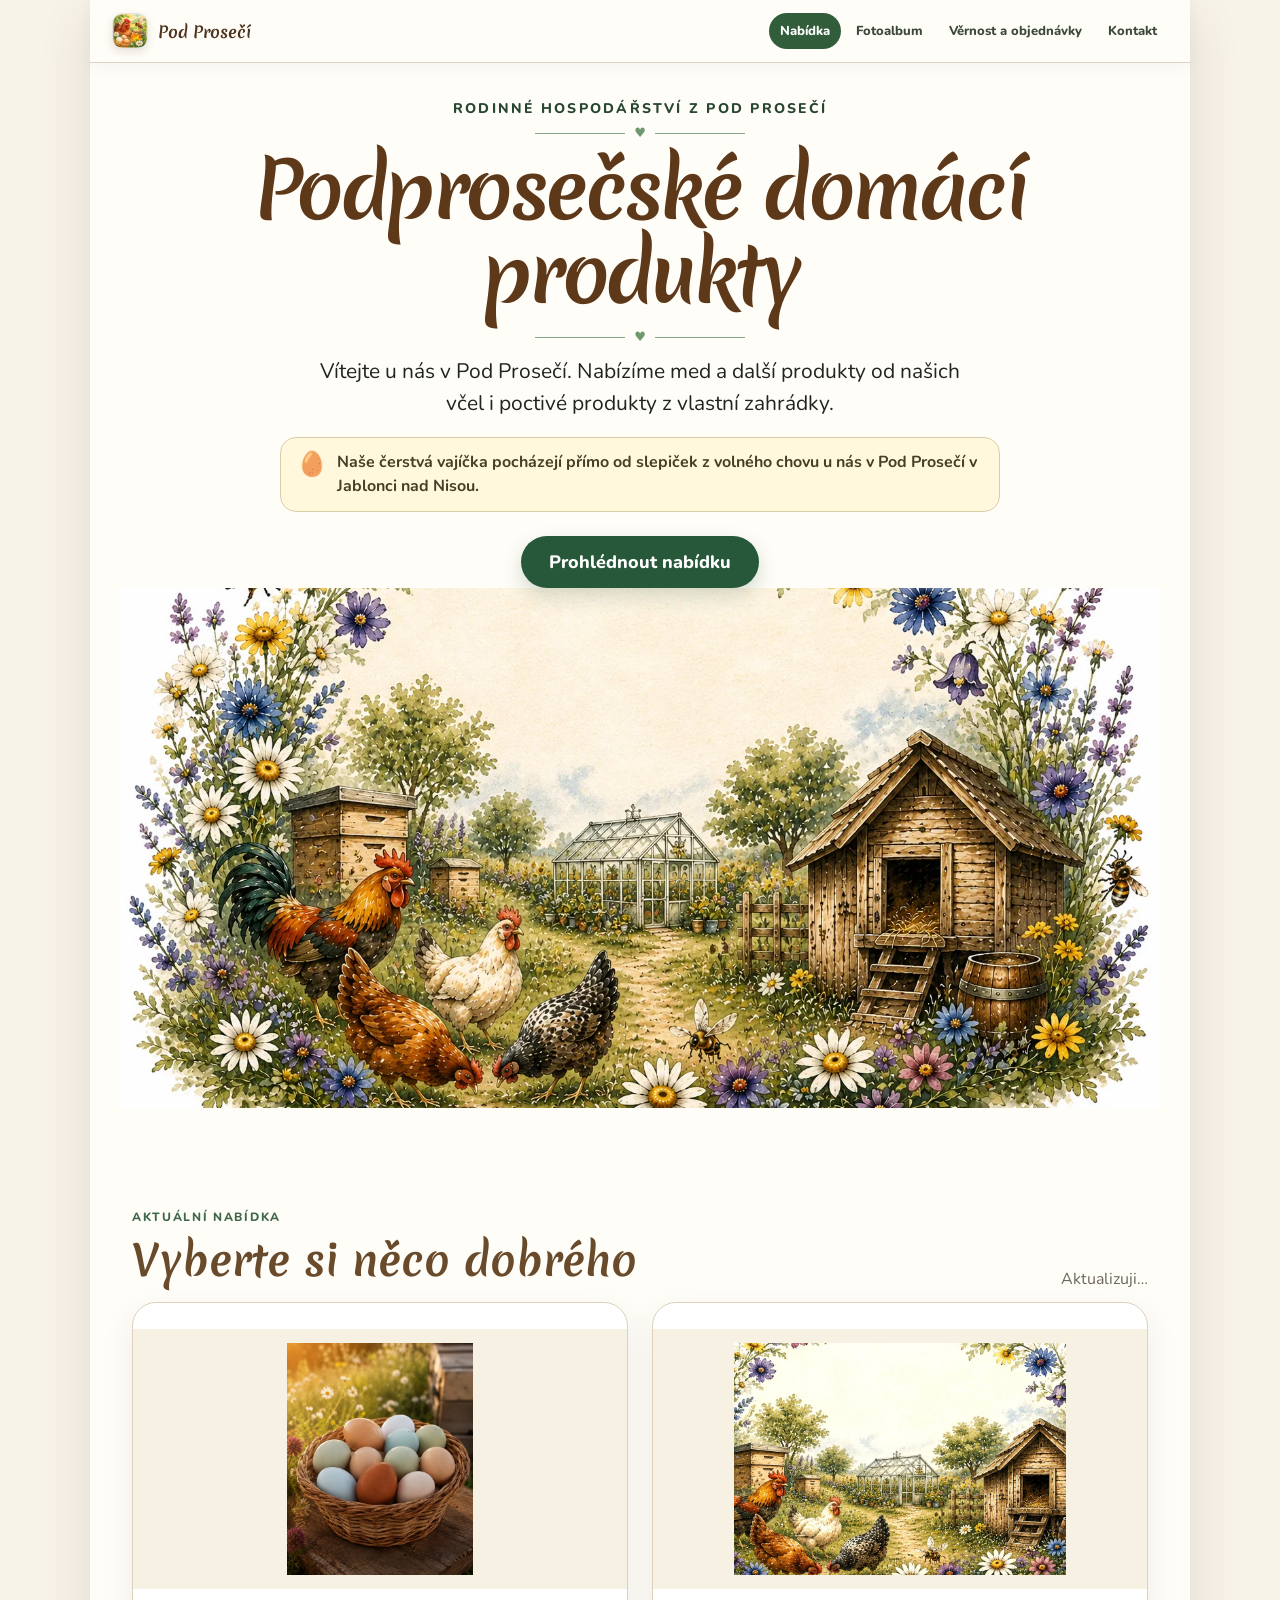
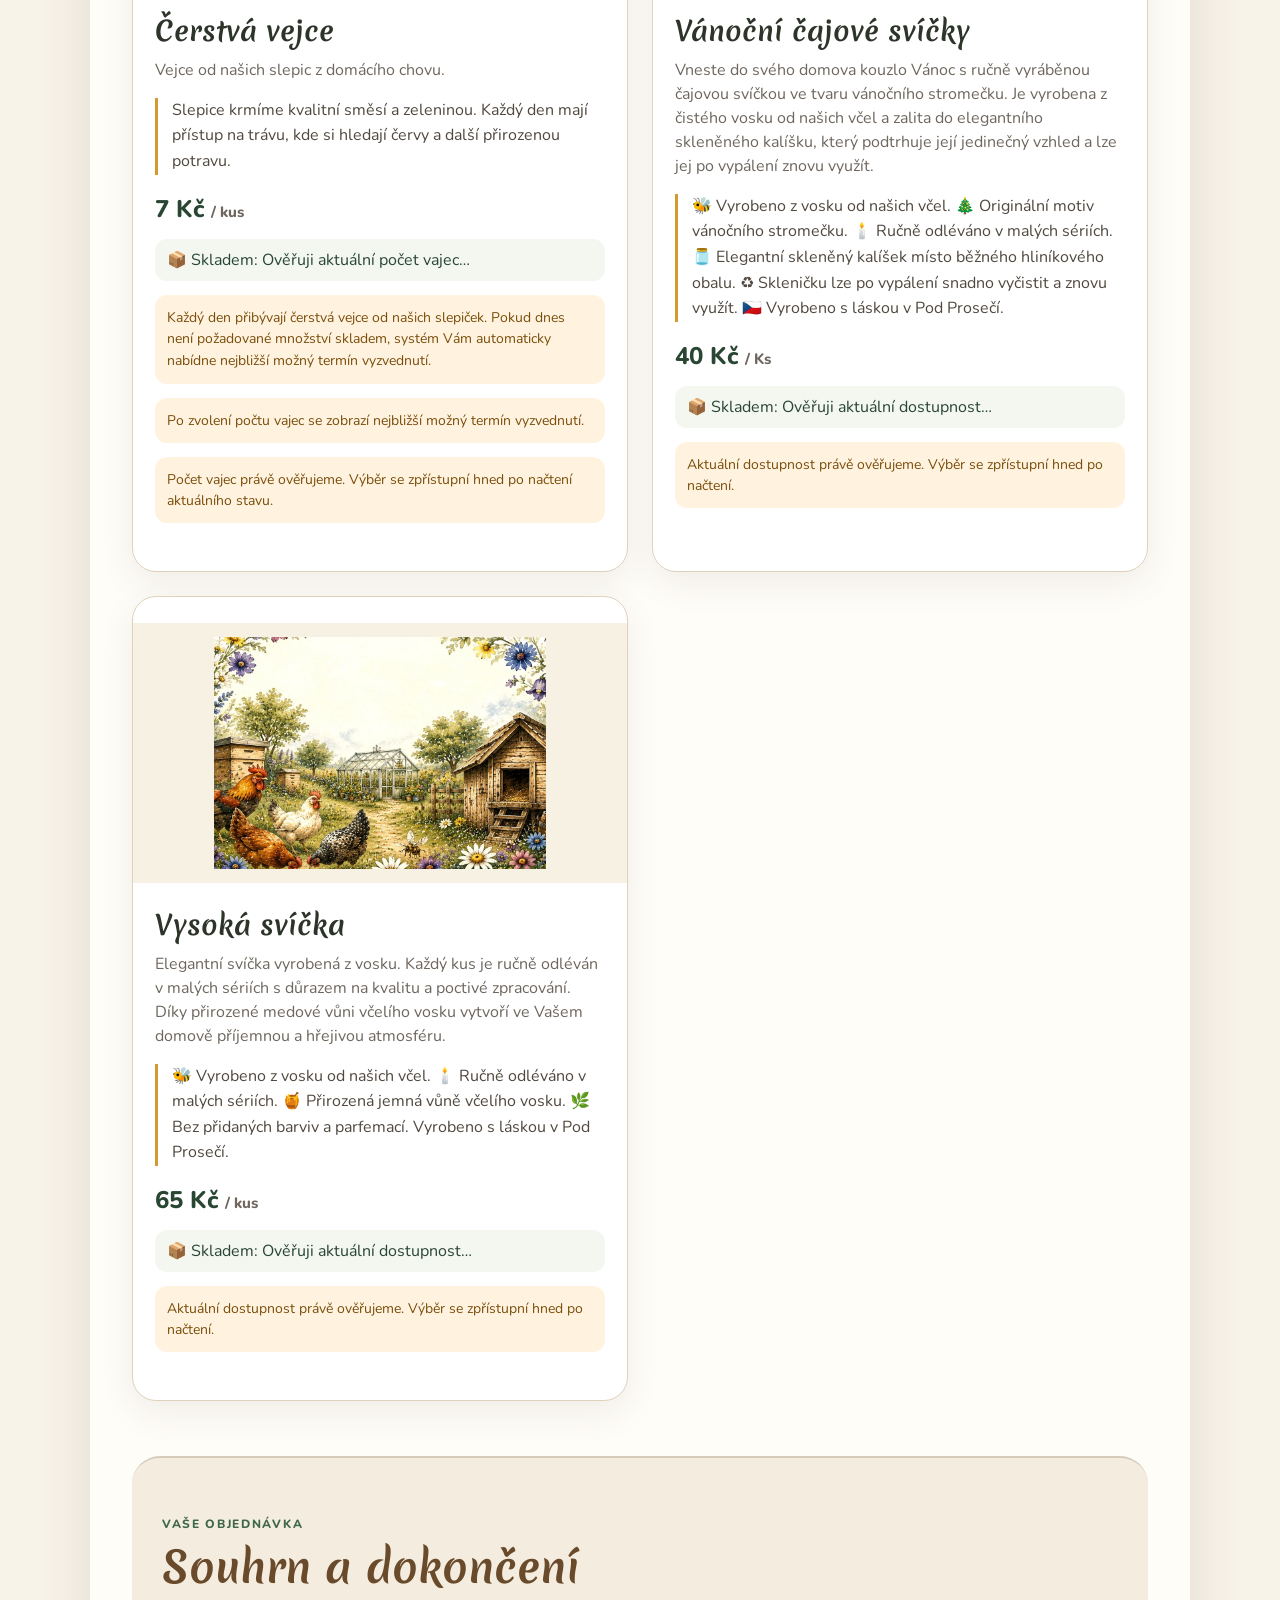
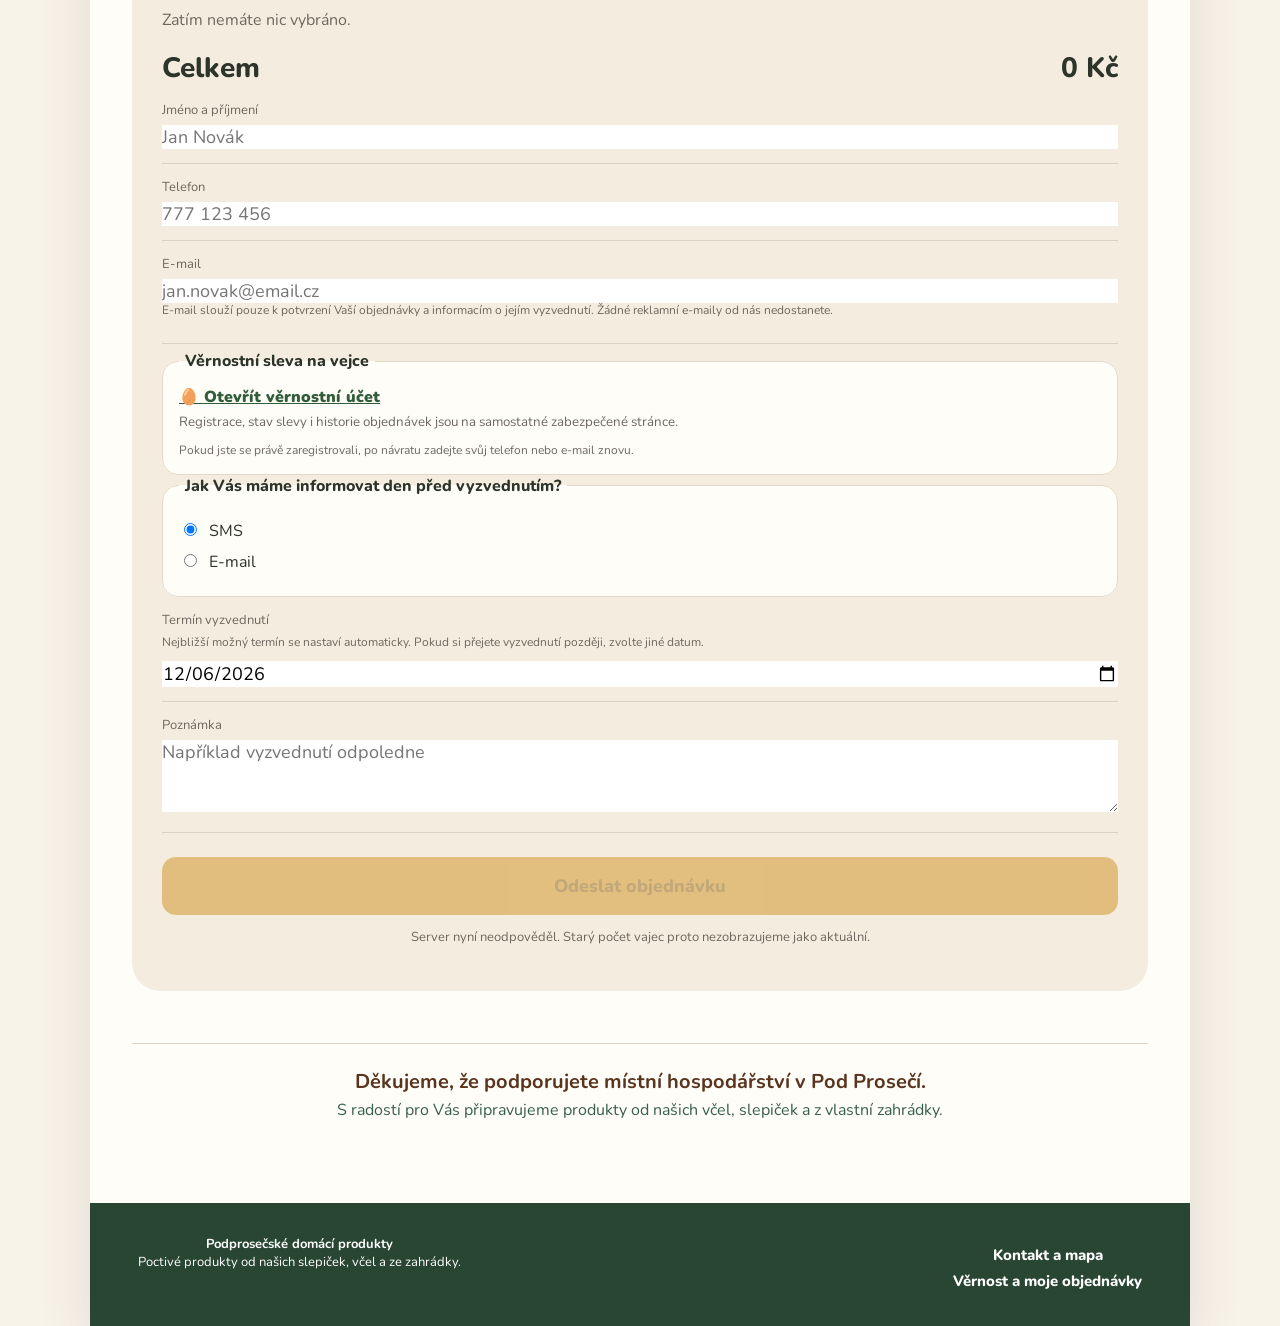
==== index.html @ d195fe7d "Add files via upload" ====
<!doctype html>
<html lang="cs">
<head>
  <meta charset="utf-8">
  <meta name="viewport" content="width=device-width,initial-scale=1,viewport-fit=cover">
  <meta name="theme-color" content="#f7f1e4">
  <meta name="description" content="Čerstvá vejce od našich slepiček z volného chovu v Pod Prosečí v Jablonci nad Nisou, med od našich včel a poctivé produkty z naší zahrádky.">
  <meta name="mobile-web-app-capable" content="yes">
  <meta name="apple-mobile-web-app-capable" content="yes">
  <meta name="apple-mobile-web-app-status-bar-style" content="default">
  <meta name="apple-mobile-web-app-title" content="Podprosečské produkty">
  <title>Podprosečské domácí produkty</title>
  <link rel="manifest" href="manifest.webmanifest?v=293-20260817">
  <link rel="icon" type="image/png" sizes="32x32" href="assets/icons/customer-icon-32.png?v=293-20260817">
  <link rel="apple-touch-icon" sizes="180x180" href="assets/icons/customer-icon-180.png?v=293-20260817">
  <link rel="preload" as="image" href="assets/images/products/vajicka-real.webp" fetchpriority="high">
  <link rel="preload" as="script" href="assets/customer.js?v=350-20260901">
  <link rel="preconnect" href="https://script.google.com">
  <link rel="preconnect" href="https://script.googleusercontent.com">
  <link rel="dns-prefetch" href="//script.google.com">
  <link rel="dns-prefetch" href="//script.googleusercontent.com">
  <link rel="preconnect" href="https://fonts.googleapis.com">
  <link rel="preconnect" href="https://fonts.gstatic.com" crossorigin>
  <link href="https://fonts.googleapis.com/css2?family=Merienda:wght@500;600;700&family=Nunito:wght@400;600;700;800&display=swap&subset=latin-ext" rel="stylesheet">
  <link rel="stylesheet" href="assets/style.css?v=352-20260901-public-polish">
</head>
<body data-pdp-version="3.5.2">
<div class="site-shell v2-shell">
  <nav class="public-site-nav" aria-label="Hlavní navigace">
    <a class="site-brand" href="./"><img class="site-brand-app-icon" src="assets/icons/customer-icon-180.png?v=293-20260817" width="36" height="36" alt=""><strong>Pod Prosečí</strong></a>
    <div class="public-site-links">
      <a class="active" href="./">Nabídka</a>
      <a href="fotoalbum/">Fotoalbum</a>
      <a href="vernost/">Věrnost a objednávky</a>
      <a href="kontakt/">Kontakt</a>
    </div>
  </nav>
  <header class="v2-hero">
    <div class="v2-hero-copy">
      <div class="kicker">Rodinné hospodářství z Pod Prosečí</div>
      <div class="ornament" aria-hidden="true"><span></span><b>♥</b><span></span></div>
      <h1>Podprosečské domácí produkty</h1>
      <div class="ornament" aria-hidden="true"><span></span><b>♥</b><span></span></div>
      <p>Vítejte u nás v Pod Prosečí. Nabízíme med a další produkty od našich včel i poctivé produkty z vlastní zahrádky.</p>
      <p class="hero-origin-note"><span aria-hidden="true">🥚</span><strong>Naše čerstvá vajíčka pocházejí přímo od slepiček z volného chovu u nás v Pod Prosečí v Jablonci nad Nisou.</strong></p>
      <div class="hero-actions">
        <a class="hero-cta" href="#nabidka">Prohlédnout nabídku</a>
      </div>
    </div>
    <div class="v2-hero-visual">
      <img class="v2-hero-image" src="assets/images/hero-podproseci.webp" fetchpriority="high" decoding="async" alt="Akvarelová krajina s úly, skleníkem, kurníkem, slepicemi a kohoutem">
    </div>
  </header>

  <main class="content v2-content">
    <section id="publicBanner" class="public-banner hidden" aria-live="polite"></section>

    <section id="nabidka" class="products-section">
      <div class="section-head">
        <div><div class="eyebrow">Aktuální nabídka</div><h2>Vyberte si něco dobrého</h2></div>
        <div id="itemCount" class="muted">Načítám…</div>
      </div>
      <div id="products"><div class="products-loading" role="status"><span class="loading-spinner" aria-hidden="true"></span><span>Načítám aktuální nabídku…</span></div></div>
    </section>

    <section class="order-section" id="objednavka">
      <div class="section-head"><div><div class="eyebrow">Vaše objednávka</div><h2>Souhrn a dokončení</h2></div></div>
      <div id="summary" class="muted">Nejdřív načítáme aktuální nabídku.</div>
      <div class="total-row"><span>Celkem</span><span id="totalPrice">0 Kč</span></div>
      <div class="form-area">
        <label class="line-field"><span>Jméno a příjmení</span><input id="customerName" type="text" autocomplete="name" placeholder="Jan Novák"></label>
        <label class="line-field"><span>Telefon</span><input id="customerPhone" type="tel" inputmode="tel" autocomplete="tel" placeholder="777 123 456"></label>
        <label class="line-field"><span>E-mail</span><input id="customerEmail" type="email" inputmode="email" autocomplete="email" autocapitalize="none" spellcheck="false" placeholder="jan.novak@email.cz" required><small class="field-help">E-mail slouží pouze k potvrzení Vaší objednávky a informacím o jejím vyzvednutí. Žádné reklamní e-maily od nás nedostanete.</small></label>
        <fieldset id="loyaltyOrderBox" class="choice-box loyalty-order-box"><legend>Věrnostní sleva na vejce</legend><div id="loyaltyJoinChoice" class="loyalty-account-link"><a href="vernost/">🥚 Otevřít věrnostní účet</a><small>Registrace, stav slevy i historie objednávek jsou na samostatné zabezpečené stránce.</small></div><div id="loyaltyOrderStatus" class="field-help" aria-live="polite">Po zadání kontaktu ověříme Váš věrnostní stav a případnou slevu.</div></fieldset>
        <fieldset class="choice-box"><legend>Jak Vás máme informovat den před vyzvednutím?</legend><label><input type="radio" name="contactMethod" value="SMS" checked> SMS</label><label><input type="radio" name="contactMethod" value="E-mail"> E-mail</label></fieldset>
        <div id="splitOrderBox" class="choice-box hidden"><strong>Objednávka obsahuje dostupné i předobjednané produkty</strong><p class="field-help">Dostupné produkty můžete vyzvednout dříve a předobjednávku až po naskladnění.</p><label><input type="radio" name="splitOrder" value="together" checked> Vyzvednout vše najednou po naskladnění</label><label><input type="radio" name="splitOrder" value="split"> Rozdělit na dvě vyzvednutí</label><div class="notice"><strong>Upozornění:</strong> při rozdělení Vás budeme před každým vyzvednutím kontaktovat zvoleným způsobem.</div></div>
        <div id="splitPickupSummary" class="notice hidden"></div>
        <label class="line-field"><span id="pickupDateLabel">Termín vyzvednutí</span><small class="field-help">Nejbližší možný termín se nastaví automaticky. Pokud si přejete vyzvednutí později, zvolte jiné datum.</small><input id="pickupDate" type="date"></label>
        <div id="pickupAvailability" class="availability-box hidden" aria-live="polite"></div>
        <label class="line-field"><span>Poznámka</span><textarea id="customerNote" rows="3" placeholder="Například vyzvednutí odpoledne"></textarea></label>
      </div>
      <button id="submitOrder" class="primary-button" type="button" disabled>Odeslat objednávku</button>
      <p id="feedback" class="feedback" aria-live="polite"></p>
    </section>

    <section class="trust-section">
      <h2>Děkujeme, že podporujete místní hospodářství v Pod Prosečí.</h2>
      <p>S radostí pro Vás připravujeme produkty od našich včel, slepiček a z vlastní zahrádky.</p>
    </section>
  </main>

  <div id="mobileCartBar" class="mobile-cart-bar hidden"><span id="mobileCartText">Košík je prázdný</span><a href="#objednavka">Pokračovat</a></div>

  <footer><div><strong>Podprosečské domácí produkty</strong><br>Poctivé produkty od našich slepiček, včel a ze zahrádky.</div><div class="footer-contact"><a href="kontakt/">Kontakt a mapa</a><br><a href="vernost/">Věrnost a moje objednávky</a></div></footer>
</div>
<iframe name="orderSubmitFrame" id="orderSubmitFrame" hidden></iframe>
<form id="backendOrderForm" method="post" target="orderSubmitFrame" hidden><input name="action" type="hidden" value="createOrder"><input id="backendPayload" name="payload" type="hidden"></form>
<iframe name="loyaltySubmitFrame" id="loyaltySubmitFrame" hidden></iframe>
<form id="loyaltyBackendForm" method="post" target="loyaltySubmitFrame" hidden><input id="loyaltyAction" name="action" type="hidden" value="loyaltyStatus"><input id="loyaltyPayload" name="payload" type="hidden"></form>
<script src="assets/config.js?v=350-20260901"></script>
<script src="assets/customer.js?v=350-20260901"></script>
</body>
</html>
---- assets/style.css ----
:root{
  --bg:#fffdf8;--paper:#fff;--ink:#261f18;--muted:#6f675f;--line:#e7ddd0;
  --honey:#efb632;--soft:#fff5d6;--green:#71895f;--brown:#694a2b;
  --red:#a9453d;--blue:#456b92;--orange:#b06a1a
}
*{box-sizing:border-box}
html{background:var(--bg)}
body{margin:0;background:var(--bg);color:var(--ink);font-family:-apple-system,BlinkMacSystemFont,"Segoe UI",sans-serif}
button,input,textarea,select{font:inherit}
button{cursor:pointer}
.site-shell{max-width:900px;margin:auto;background:#fff;min-height:100vh}
.hero{padding:28px 22px 30px;background:linear-gradient(180deg,#fff8df,#fff);border-bottom:1px solid var(--line)}
.admin-hero{padding-bottom:24px}
.hero-icons{display:flex;justify-content:space-between;font-size:38px;margin-bottom:22px}
.kicker,.eyebrow{color:var(--green);font-size:12px;font-weight:800;letter-spacing:.14em;text-transform:uppercase}
h1{margin:8px 0 10px;color:var(--brown);font-size:clamp(34px,8vw,52px);line-height:.98;letter-spacing:-.04em}
h2{margin:5px 0 0;color:var(--brown);font-size:29px}
.hero p,.muted{color:var(--muted)}
.hero p{font-size:18px;line-height:1.5;margin:0}
.content{padding:0 22px 42px}
.section-head{display:flex;justify-content:space-between;align-items:end;gap:16px;padding:28px 0 12px}
.product{padding:26px 0;border-top:1px solid var(--line)}
.product-row{display:flex;gap:16px}
.product-icon{width:58px;height:58px;border-radius:18px;background:var(--soft);display:grid;place-items:center;font-size:34px;flex:0 0 auto}
.product h3{margin:0;font-size:24px}
.lead{margin:5px 0 0;color:var(--muted);line-height:1.5}
.story{margin-top:16px;padding-left:14px;border-left:3px solid var(--honey);line-height:1.6;color:#51483f}
.price{margin-top:18px;font-size:30px;font-weight:800;color:#000}
.price small{font-size:15px;color:var(--muted)}
.qty-row{display:flex;justify-content:space-between;align-items:center;margin-top:18px;gap:16px}
.stepper{display:flex;gap:10px;align-items:center}
.round-button{width:44px;height:44px;border-radius:50%;border:1px solid #d8d0c6;background:#f7f5f2;font-size:22px}
.qty-input{width:76px;height:44px;border:0;border-bottom:2px solid #d5ccc1;text-align:center;font-size:20px;font-weight:800;color:#000;background:#fff}
.quick-grid{display:grid;grid-template-columns:repeat(3,1fr);gap:9px;margin-top:10px}
.quick-grid button{padding:13px 8px;border-radius:14px;border:1px solid #dfc36f;background:#fff9e8;font-weight:800}
.notice{margin-top:14px;padding:12px;border-radius:12px;background:#fff3df;color:#7a4d0b;font-size:14px;line-height:1.5}
.order-section{border-top:2px solid #d7cbbb;margin-top:8px;padding-top:8px}
.summary-row{display:flex;justify-content:space-between;padding:10px 0;border-bottom:1px solid #eee7de}
.total-row{display:flex;justify-content:space-between;margin-top:18px;font-size:28px;font-weight:800}
.line-field{display:block;padding:14px 0;border-bottom:1px solid #d8d0c6}
.line-field span,.field-label,.admin-form label span{display:block;color:var(--muted);font-size:13px;margin-bottom:6px}
.line-field input,.line-field textarea{width:100%;border:0;outline:0;background:#fff;color:#000;padding:0;font-size:18px}
.primary-button,.primary-small,.secondary-button,.danger-button{border:0;border-radius:14px;font-weight:800}
.primary-button{width:100%;margin-top:24px;padding:17px;background:var(--honey);font-size:18px}
.primary-small{padding:12px 14px;background:var(--honey)}
.secondary-button{padding:12px 14px;background:#f4f0ea;color:var(--ink)}
.danger-button{padding:12px 14px;background:#f9e7e5;color:var(--red)}
.feedback{text-align:center;color:var(--muted);font-size:13px;min-height:20px}
.about-section{margin-top:34px;padding-top:26px;border-top:1px solid var(--line)}
.about-grid{display:grid;grid-template-columns:repeat(3,1fr);gap:12px;margin-top:18px}
.about-grid article{background:#faf7f1;border-radius:18px;padding:16px}
.about-grid article>div{font-size:26px}
.about-grid strong{display:block;margin-top:8px;color:var(--brown)}
.about-grid p{font-size:13px;line-height:1.45;color:var(--muted)}
footer{text-align:center;padding:24px;background:#f7f3ec;color:var(--muted);font-size:13px}
.stats-grid{display:grid;grid-template-columns:repeat(4,1fr);gap:12px;padding-top:20px}
.stats-grid article{padding:16px;border:1px solid var(--line);border-radius:18px}
.stats-grid span{display:block;color:var(--muted);font-size:13px}
.stats-grid strong{display:block;margin-top:6px;font-size:28px}
.tabs{display:flex;gap:8px;margin-top:24px;border-bottom:1px solid var(--line);overflow:auto}
.tab{border:0;background:transparent;padding:13px 14px;color:var(--muted);font-weight:800;white-space:nowrap}
.tab.active{color:var(--brown);border-bottom:3px solid var(--honey)}
.tab-panel{display:none}
.tab-panel.active{display:block}
.admin-form{padding:16px;border:1px solid var(--line);border-radius:18px;background:#fffaf0;margin-bottom:14px}
.hidden{display:none}
.form-grid{display:grid;grid-template-columns:1fr 1fr;gap:12px}
.form-grid .full{grid-column:1/-1}
.admin-form input,.admin-form textarea,.admin-form select,.filter-grid input,.filter-grid select,.card input,.card textarea,.card select{
  width:100%;border:1px solid #d7cec2;border-radius:12px;background:#fff;color:#000;padding:12px
}
.actions{display:flex;justify-content:flex-end;gap:10px;flex-wrap:wrap;margin-top:14px}
.filter-grid{display:grid;grid-template-columns:1fr 180px 180px;gap:10px;margin-bottom:14px}
.stack{display:grid;gap:12px}
.card{border:1px solid var(--line);border-radius:18px;padding:16px;background:#fff}
.card-head{display:flex;justify-content:space-between;gap:16px}
.card h3{margin:0}
.meta{color:var(--muted);font-size:13px;margin-top:4px}
.badges{display:flex;flex-wrap:wrap;gap:7px;margin-top:10px}
.badge{padding:7px 9px;border-radius:999px;font-size:12px;font-weight:800}
.badge.green{background:#e8f2e5;color:#4f6f45}
.badge.orange{background:#fff0df;color:var(--orange)}
.badge.gray{background:#eeeef2;color:#666}
.badge.blue{background:#e8eef6;color:var(--blue)}
.item-list{margin-top:14px;line-height:1.55}
.card-bottom{display:flex;justify-content:space-between;align-items:center;gap:12px;margin-top:14px}
.status-select{width:auto!important;min-width:155px}
.editor{display:none;margin-top:14px;padding-top:14px;border-top:1px solid var(--line)}
.editor.open{display:block}
.quantity-list{display:grid;gap:10px}
.quantity-row{display:grid;grid-template-columns:1fr 110px;gap:10px;align-items:center}
.calendar-entry{display:flex;justify-content:space-between;gap:14px;padding:12px 0;border-top:1px solid var(--line)}
.calendar-entry:first-of-type{border-top:0}
.empty{padding:20px;border:1px dashed #d7cec2;border-radius:16px;color:var(--muted);text-align:center}
@media(max-width:760px){
  .stats-grid{grid-template-columns:1fr 1fr}
  .form-grid,.filter-grid{grid-template-columns:1fr}
  .form-grid .full{grid-column:auto}
  .card-head,.card-bottom,.calendar-entry{flex-direction:column;align-items:flex-start}
  .status-select{width:100%!important}
}
@media(max-width:560px){
  .about-grid{grid-template-columns:1fr}
  .qty-row{align-items:flex-end}
}

.login-screen{min-height:100vh;display:grid;place-items:center;padding:22px;background:linear-gradient(180deg,#fff8df,#fff)}
.login-screen.hidden{display:none}.login-card{width:min(100%,430px);padding:28px;border:1px solid var(--line);border-radius:24px;background:#fff;box-shadow:0 18px 50px rgba(91,67,31,.12)}.login-card input{width:100%;border:1px solid #d7cec2;border-radius:12px;padding:14px;background:#fff;color:#000;font-size:17px}.site-shell.hidden{display:none}

/* V12 – plánování dostupnosti vajec */
.availability-box{margin:12px 0 4px;padding:13px 14px;border-radius:14px;background:#edf5e9;color:#45633c;font-size:14px;line-height:1.5;font-weight:700}
.availability-box.availability-error{background:#f9e7e5;color:var(--red)}
.primary-button:disabled,.primary-small:disabled{cursor:not-allowed;opacity:.55}
.settings-note{margin:0 0 16px;padding:13px 14px;border-radius:14px;background:#fff5d6;color:#5d4821;line-height:1.55}
.settings-footer{display:flex;justify-content:space-between;align-items:center;gap:14px;margin-top:16px}
.compact-head{padding-top:18px}
.forecast-legend{display:grid;gap:8px;margin-bottom:14px;padding:14px;border-radius:16px;background:#faf7f1;color:var(--muted);font-size:13px;line-height:1.45}
.forecast-list{display:grid;gap:9px}
.forecast-row{display:flex;justify-content:space-between;align-items:center;gap:18px;padding:14px 16px;border:1px solid var(--line);border-radius:16px;background:#fff}
.forecast-row.forecast-warning{border-color:#e7b2ab;background:#fff7f6}
.forecast-values{display:flex;gap:22px;text-align:right;color:var(--muted);font-size:13px}
.forecast-values span{display:grid;gap:3px}
.forecast-values strong{font-size:19px;color:var(--ink)}
.stats-grid{grid-template-columns:repeat(3,1fr)}
@media(max-width:760px){
  .settings-footer,.forecast-row{align-items:stretch;flex-direction:column}
  .forecast-values{justify-content:space-between;text-align:left}
}
@media(max-width:480px){
  .stats-grid{grid-template-columns:1fr 1fr}
  .forecast-values{display:grid;grid-template-columns:1fr 1fr;gap:10px}
}


/* V13 – jednodušší informace o termínu a kontakt */
.field-help{display:block;margin:-1px 0 10px;color:var(--muted);font-size:12px;line-height:1.45}
.notice.notice-error{background:#f9e7e5;color:var(--red)}
.footer-contact{margin-top:7px}
.footer-contact a{color:#fff;font-weight:800;font-size:15px;line-height:1.75;text-decoration:none;overflow-wrap:anywhere}
.footer-contact a:hover,.footer-contact a:focus{color:#fff;text-decoration:underline}


/* V14 – žádné ukázkové ceny před načtením serverových dat */
.products-loading{min-height:180px;display:flex;align-items:center;justify-content:center;gap:12px;border-top:1px solid var(--line);color:var(--muted);font-weight:700}
.loading-spinner{width:22px;height:22px;border:3px solid #e8dfd3;border-top-color:var(--honey);border-radius:50%;animation:pdp-spin .8s linear infinite}
.products-load-error{margin:18px 0;padding:20px;border:1px solid #e7b2ab;border-radius:18px;background:#fff7f6;text-align:center;color:var(--red)}
.products-load-error p{margin:0 0 14px;line-height:1.55}
@keyframes pdp-spin{to{transform:rotate(360deg)}}
@media (prefers-reduced-motion:reduce){.loading-spinner{animation:none}}

/* V16 */
.public-banner{margin:0 0 26px;padding:18px 20px;border-radius:18px;border:1px solid rgba(0,0,0,.08);box-shadow:0 8px 24px rgba(60,45,20,.08)}
.public-banner strong{display:block;font-size:1.2rem;margin-bottom:6px}.public-banner p{margin:0;line-height:1.5}.public-banner.yellow{background:#fff3bf}.public-banner.green{background:#e3f4df}.public-banner.blue{background:#e4f1ff}.public-banner.red{background:#ffe3df}
.choice-box{border:1px solid #e4d8c7;border-radius:16px;padding:14px 16px;margin:0;background:#fffdf8}.choice-box legend{font-weight:800;padding:0 6px}.choice-box label{display:flex;gap:9px;align-items:flex-start;margin:9px 0}.choice-box input[type=radio]{width:auto;margin-top:3px}.insights-grid{display:grid;grid-template-columns:repeat(2,minmax(0,1fr));gap:18px;margin-bottom:18px}.rank-row{display:flex;justify-content:space-between;gap:16px;padding:10px 0;border-bottom:1px solid #eee4d7}.rank-row:last-child{border-bottom:0}.rank-row small{color:#746b60}.bar-list{display:grid;gap:12px}.bar-row{display:grid;grid-template-columns:90px 1fr 100px;gap:12px;align-items:center}.bar-track{height:13px;border-radius:999px;background:#eee7dc;overflow:hidden}.bar-track i{display:block;height:100%;background:#d69a23;border-radius:inherit}
@media(max-width:700px){.insights-grid{grid-template-columns:1fr}.bar-row{grid-template-columns:70px 1fr}.bar-row strong{grid-column:2;text-align:right}}

.stock-watch{margin-top:12px;padding:14px;border:1px solid #eadfce;border-radius:12px;background:#fffdf8}.watch-row{display:flex;gap:8px;flex-wrap:wrap}.watch-row input{flex:1;min-width:190px;padding:10px;border:1px solid #d7c9b7;border-radius:9px}.watch-row button{padding:10px 14px;border:0;border-radius:9px;background:#5b431d;color:#fff;font-weight:700}.split-parts{display:grid;grid-template-columns:1fr 1fr;gap:12px;margin:12px 0}.split-part{padding:12px;border:1px solid #eadfce;border-radius:12px;background:#fffdf8}@media(max-width:700px){.split-parts{grid-template-columns:1fr}}

/* ===== Podprosečské produkty 2.0 ===== */
:root{--cream:#f7f1e4;--paper:#fffdf7;--ink:#2d3429;--green:#3f674a;--green-dark:#294633;--honey:#d49a31;--line:#ded2bc;--shadow:0 18px 50px rgba(58,48,31,.12)}
*{box-sizing:border-box}html{scroll-behavior:smooth}body{font-family:"Nunito",system-ui,sans-serif;background:var(--cream);color:var(--ink)}
.v2-shell{max-width:1180px;margin:0 auto;background:var(--paper);box-shadow:var(--shadow)}
.v2-hero{position:relative;min-height:650px;display:flex;align-items:flex-end;overflow:hidden;background:#e9e0ce;padding:44px}
.v2-hero-image{position:absolute;inset:0;width:100%;height:100%;object-fit:cover;object-position:center}
.v2-hero:after{content:"";position:absolute;inset:0;background:linear-gradient(90deg,rgba(35,43,32,.10),transparent 54%)}
.v2-hero-copy{position:relative;z-index:1;width:min(590px,100%);padding:30px 34px;border:1px solid rgba(83,68,44,.18);border-radius:26px;background:rgba(255,253,247,.95);color:var(--ink);box-shadow:0 20px 55px rgba(36,32,24,.24);backdrop-filter:blur(4px)}
.v2-hero-copy .kicker{color:var(--green-dark)}
.v2-hero-copy h1,.v2-content h2,.origin-grid h2,.trust-section h2{font-family:"Merienda",cursive}
.v2-hero-copy h1{font-size:clamp(34px,5vw,57px);line-height:1.12;margin:9px 0 17px;color:#68451f;letter-spacing:-.035em}.v2-hero-copy p{font-size:clamp(17px,1.8vw,20px);line-height:1.55;max-width:530px;margin:0;color:#374033}
.hero-cta{display:inline-block;margin-top:21px;padding:14px 23px;border-radius:999px;background:var(--green-dark);color:#fff;font-weight:800;text-decoration:none;box-shadow:0 8px 22px rgba(41,70,51,.23)}
.v2-content{padding:42px 48px 70px}.origin-grid{display:grid;grid-template-columns:repeat(3,1fr);gap:30px;margin:10px 0 58px}.origin-grid article{text-align:center;padding:8px 12px}.origin-grid img{width:190px;height:190px;object-fit:cover;border-radius:50%;border:8px solid white;box-shadow:0 16px 38px rgba(58,48,31,.15)}.origin-grid h2{font-size:22px;margin:16px 0 8px}.origin-grid p{margin:0 auto;color:#64705f;line-height:1.5;max-width:290px}
.products-section,.how-section,.order-section{scroll-margin-top:20px;margin-top:55px}.section-head h2{font-size:clamp(29px,4vw,42px)}
#products{display:grid;grid-template-columns:repeat(2,minmax(0,1fr));gap:24px}.product{margin:0;border:1px solid var(--line);border-radius:24px;background:white;overflow:hidden;box-shadow:0 12px 34px rgba(64,57,42,.08)}.product-row{display:block}.product-media{height:260px;background:#f7f1e4;overflow:hidden;display:flex;align-items:center;justify-content:center;padding:14px}.product-media img{width:100%;height:100%;object-fit:contain;display:block}.product-body{padding:22px}.product-icon{display:none}.product h3{font-family:"Merienda",cursive;font-size:27px;margin:0 0 8px}.product .price{color:var(--green-dark);font-size:24px}
.how-grid{display:grid;grid-template-columns:repeat(4,1fr);gap:16px}.how-grid article{padding:22px;border-radius:18px;background:#f2eadb}.how-grid span{display:grid;place-items:center;width:38px;height:38px;border-radius:50%;background:var(--green);color:white;font-weight:800}.how-grid strong{display:block;margin:14px 0 6px}.how-grid p{margin:0;color:#687164}
.order-section{border-radius:28px;padding:30px;background:#f4eddf}.trust-section{text-align:center;padding:68px 20px 25px}.trust-section h2{font-size:28px}.trust-section p{font-size:18px;color:#667062}
footer{display:flex;justify-content:space-between;gap:25px;background:var(--green-dark);color:#fff;padding:32px 48px}footer a{color:white}
.mobile-cart-bar{display:none}
@media(max-width:760px){.v2-shell{box-shadow:none}.v2-hero{min-height:auto;display:block;padding:0;overflow:visible;background:var(--paper)}.v2-hero-image{position:relative;height:390px;object-position:center;display:block}.v2-hero:after{display:none}.v2-hero-copy{width:auto;max-width:none;margin:-28px 14px 0;padding:25px 22px;border-radius:22px;background:#fffdf7;backdrop-filter:none}.v2-hero-copy h1{font-size:36px}.v2-hero-copy p{font-size:16.5px}.v2-content{padding:28px 16px 100px}.origin-grid{grid-template-columns:1fr;gap:22px}.origin-grid article{display:grid;grid-template-columns:112px 1fr;text-align:left;column-gap:18px;align-items:center;padding:6px}.origin-grid img{width:112px;height:112px;grid-row:1/3;border-width:6px}.origin-grid h2{margin:0;font-size:20px}.origin-grid p{margin-top:5px;max-width:none}#products{grid-template-columns:1fr}.product-media{height:230px;padding:12px}.how-grid{grid-template-columns:1fr 1fr}.order-section{padding:22px 15px}.mobile-cart-bar{position:fixed;left:10px;right:10px;bottom:10px;z-index:60;display:flex;justify-content:space-between;align-items:center;padding:13px 16px;border-radius:16px;background:var(--green-dark);color:white;box-shadow:0 10px 30px rgba(0,0,0,.28)}.mobile-cart-bar.hidden{display:none}.mobile-cart-bar a{color:white;font-weight:800}footer{display:block;padding:28px 20px}.footer-contact{margin-top:16px}}
@media(max-width:420px){.how-grid{grid-template-columns:1fr}}

/* ===== V2.0.2 – vzhled podle schváleného návrhu ===== */
body{background:#f8f3e9}
.v2-shell{max-width:1100px;background:#fffdf8}
.v2-hero{position:relative;min-height:0;display:block;overflow:visible;background:#fffdf8;padding:36px 28px 0;text-align:center}
.v2-hero:after{display:none}
.v2-hero-copy{position:relative;z-index:1;width:min(900px,100%);margin:0 auto;padding:0;border:0;border-radius:0;background:transparent;box-shadow:none;backdrop-filter:none;color:var(--ink)}
.v2-hero-copy .kicker{font-size:14px;letter-spacing:.16em;color:var(--green-dark);margin-bottom:6px}
.v2-hero-copy h1{max-width:1000px;margin:6px auto 12px;font-family:"Merienda",cursive;font-size:clamp(42px,7vw,78px);line-height:1.08;color:#5d3819;letter-spacing:-.045em}
.v2-hero-copy p{max-width:680px;margin:10px auto 0;font-size:clamp(17px,2vw,21px);line-height:1.5;color:#21251f}
.ornament{display:flex;align-items:center;justify-content:center;gap:9px;color:#6e986e;margin:6px auto;max-width:210px}.ornament span{height:1px;flex:1;background:#87a886}.ornament b{font-size:13px;font-weight:700}
.hero-cta{margin:24px 0 12px;padding:14px 28px;background:#28583a;font-size:18px;box-shadow:0 8px 20px rgba(39,83,55,.2)}
.v2-hero-visual{width:100%;margin:0 auto;overflow:hidden}
.v2-hero-image{position:relative;display:block;width:100%;height:auto;max-height:520px;object-fit:cover;object-position:center 64%;filter:none}
.v2-content{padding:18px 42px 70px}
.public-banner{margin:8px 0 34px}
.origin-grid{gap:0;margin:0 0 48px;border-bottom:1px solid #e6dccd;padding:0 0 36px}
.origin-grid article{position:relative;padding:4px 34px 12px}
.origin-grid article+article:before{content:"";position:absolute;left:0;top:15px;bottom:8px;width:1px;background:#e0d7c8}
.origin-grid img{width:180px;height:180px;border:7px solid #fffaf1;box-shadow:0 8px 22px rgba(71,53,26,.12)}
.origin-grid h2{font-family:"Merienda",cursive;font-size:25px;line-height:1.25;color:#603919;margin:14px 0 8px}
.origin-grid p{font-size:16px;color:#252b25;line-height:1.5}
.how-section{margin-top:66px;padding-top:22px;border-top:1px solid #e2d8c9}
.how-section .section-head{justify-content:center;text-align:center;padding:0 0 24px}.how-section .section-head .eyebrow{display:none}.how-section .section-head h2{font-family:"Merienda",cursive;font-size:clamp(34px,5vw,52px);color:#5d3819}
.how-section .section-head h2:after{content:"  ·  ♥  ·";display:block;font-family:serif;font-size:18px;color:#6f966f;letter-spacing:8px;margin-top:8px}
.how-grid{grid-template-columns:repeat(4,1fr);gap:16px;align-items:start}
.how-grid article{position:relative;padding:0 8px;background:transparent;border-radius:0;text-align:center}
.how-grid article:not(:last-child):after{content:"→";position:absolute;right:-14px;top:92px;color:#659067;font-size:27px;font-weight:700}
.how-grid img{display:block;width:100%;height:170px;object-fit:contain;margin:0 auto 2px;mix-blend-mode:multiply}
.how-grid span{margin:-4px auto 8px;width:36px;height:36px;background:#2d603f;font-size:18px}
.how-grid strong{font-size:18px;line-height:1.35;color:#173d2b;margin:8px auto 6px;max-width:210px}
.how-grid p{font-size:14px;line-height:1.5;color:#2f342e;margin:0 auto;max-width:210px}
.trust-section{border-top:1px solid #e0d5c4;margin-top:52px;padding:24px 20px 12px}.trust-section h2{font-family:"Nunito",sans-serif;font-size:20px;color:#59351f;margin:0 0 4px}.trust-section p{margin:0;color:#376049;font-size:16px}
@media(max-width:760px){
 .v2-hero{padding:26px 14px 0}.v2-hero-copy{margin:0;padding:0}.v2-hero-copy h1{font-size:clamp(37px,12vw,52px)}.v2-hero-copy p{font-size:16.5px}.v2-hero-visual{margin-top:4px}.v2-hero-image{height:auto;max-height:none;object-fit:contain}
 .v2-content{padding:18px 16px 100px}.origin-grid{grid-template-columns:1fr;gap:24px}.origin-grid article{display:grid;grid-template-columns:112px 1fr;text-align:left;column-gap:18px;align-items:center;padding:6px}.origin-grid article+article:before{display:none}.origin-grid img{width:112px;height:112px;grid-row:1/3}.origin-grid h2{font-size:21px;margin:0}.origin-grid p{font-size:15px;margin-top:5px}
 .how-grid{grid-template-columns:1fr 1fr;gap:28px 10px}.how-grid article:not(:last-child):after{display:none}.how-grid img{height:135px}.how-grid strong{font-size:16px}.how-grid p{font-size:13px}
}
@media(max-width:430px){.how-grid{grid-template-columns:1fr}.how-grid img{height:160px}.origin-grid article{grid-template-columns:96px 1fr}.origin-grid img{width:96px;height:96px}}

/* V2.0.6: po dočasném odstranění zahrádky se dvě karty rozdělí rovnoměrně. */
.origin-grid:has(> article:nth-child(2):last-child){grid-template-columns:repeat(2,minmax(0,1fr));max-width:900px;margin-left:auto;margin-right:auto}
@media(max-width:760px){.origin-grid:has(> article:nth-child(2):last-child){grid-template-columns:1fr;max-width:none}}


/* V2.0.8 – nahrávání obrázků v administraci */
.image-upload-row{display:flex;gap:10px;align-items:center}
.image-upload-row input[type="text"],.image-upload-row input:not([type]){flex:1}
.image-upload-row .secondary-button{white-space:nowrap}
.admin-image-preview{display:block;width:min(100%,360px);height:210px;object-fit:contain;margin-top:12px;border:1px solid var(--line);border-radius:14px;background:#f7f1e4}
.admin-image-preview.hidden{display:none}
@media(max-width:620px){.image-upload-row{align-items:stretch;flex-direction:column}.image-upload-row .secondary-button{width:100%}}


/* V2.1.0 – galerie obrázků */
.gallery-modal{position:fixed;inset:0;z-index:500;display:flex;align-items:center;justify-content:center;padding:20px;background:rgba(0,0,0,.58)}
.gallery-modal.hidden{display:none}
.gallery-dialog{width:min(920px,100%);max-height:88vh;overflow:auto;padding:20px;border-radius:22px;background:#fffdf7;box-shadow:0 24px 80px rgba(0,0,0,.35)}
.gallery-head{display:flex;justify-content:space-between;gap:16px;align-items:flex-start;margin-bottom:16px}
.gallery-head strong{font-size:22px}.gallery-head p{margin:4px 0 0;color:var(--muted)}
.gallery-status{padding:16px 0;color:var(--muted)}
.gallery-grid{display:grid;grid-template-columns:repeat(4,minmax(0,1fr));gap:14px}
.gallery-item{padding:8px;border:1px solid var(--line);border-radius:14px;background:white;text-align:left;cursor:pointer}
.gallery-item:hover{transform:translateY(-2px);box-shadow:0 8px 22px rgba(0,0,0,.12)}
.gallery-item img{width:100%;height:150px;object-fit:cover;border-radius:10px;background:#eee}
.gallery-item span{display:block;padding:8px 3px 2px;font-size:13px;overflow:hidden;text-overflow:ellipsis;white-space:nowrap}
@media(max-width:760px){.gallery-grid{grid-template-columns:repeat(2,minmax(0,1fr))}.gallery-dialog{padding:14px}.gallery-item img{height:125px}}

/* V2.1.1 – sklad produktu */
.stock-line{margin:14px 0 10px;padding:10px 12px;border-radius:12px;background:#f3f7ef;color:var(--green-dark);font-size:16px}
.stock-line strong{font-size:18px}
.egg-info{line-height:1.55}

/* V2.1.6 – stav aktualizace administrace */
.admin-refresh-state{margin:0 0 14px;padding:10px 14px;border:1px solid #e7d8a4;border-radius:12px;background:#fff8dc;color:#665620;font-weight:700;text-align:center}
.admin-refresh-state.hidden{display:none}


/* V2.4.0 – nevyzvednuté objednávky */
.badge.red{background:#f9e3df;color:#9a382f}
.overdue-card{border-color:#d98b80;background:#fff9f7;box-shadow:0 8px 24px rgba(169,69,61,.09)}
.overdue-stat{border-color:#e2a49c!important;background:#fff7f5}
.overdue-stat strong{color:var(--red)}
.reminder-button{padding:12px 14px;border:0;border-radius:14px;background:#a9453d;color:#fff;font-weight:800}
.reminder-button:disabled{opacity:.55;cursor:not-allowed}

.visit-toggle-row{display:flex;gap:12px;align-items:flex-start;cursor:pointer}
.visit-toggle-row input{width:22px;height:22px;margin-top:2px;flex:0 0 auto}
.visit-toggle-row span{display:flex;flex-direction:column;gap:4px}
.visit-toggle-row small{color:#6f6a60;line-height:1.4}
.visit-exclusion-card .settings-note{margin:14px 0 0}
.visit-excluded-ok{background:#e8f6e8!important;color:#245c2b!important}


/* V2.4.1 – veřejná patička: lepší kontrast kontaktů, bez odkazu na administraci */
footer .footer-contact a{color:#fff!important;font-weight:800;font-size:15px;opacity:1}
@media(max-width:760px){footer .footer-contact a{font-size:16px;line-height:1.9}}

/* V2.8.3 – výběr ikony při vytváření a úpravě produktu */
.product-emoji-picker{display:flex;flex-wrap:wrap;gap:8px;margin-top:10px}
.product-emoji-option{display:grid;place-items:center;width:44px;height:44px;padding:0;border:1px solid #d8ccb8;border-radius:12px;background:#fffdf8;font-size:24px;line-height:1;cursor:pointer;transition:transform .15s ease,border-color .15s ease,background .15s ease,box-shadow .15s ease}
.product-emoji-option:hover{transform:translateY(-1px);border-color:#739077;box-shadow:0 5px 14px rgba(50,75,55,.12)}
.product-emoji-option.selected{border:2px solid #356044;background:#e9f4e8;box-shadow:0 0 0 3px rgba(53,96,68,.12)}
.product-emoji-option:focus-visible{outline:3px solid rgba(53,96,68,.28);outline-offset:2px}
.product-emoji-hint{display:block;margin-top:8px;color:#6f6a60;line-height:1.4}

/* V3.2.1 – původ vajec a mapa místa vyzvednutí */
.hero-origin-note{display:flex;align-items:flex-start;gap:10px;max-width:720px!important;margin:18px auto 0!important;padding:13px 16px;border:1px solid #d9cda9;border-radius:16px;background:#fff8dc;color:#493d27!important;text-align:left;font-size:16px!important;line-height:1.45!important}
.hero-origin-note span{flex:0 0 auto;font-size:24px;line-height:1.1}
.hero-actions{display:flex;justify-content:center;align-items:center;gap:12px;flex-wrap:wrap;margin-top:24px}
.hero-actions .hero-cta{margin:0}
.hero-location-link{display:inline-block;padding:13px 22px;border:2px solid #28583a;border-radius:999px;background:#fffdf8;color:#28583a;font-weight:800;text-decoration:none;transition:background .15s ease,color .15s ease,transform .15s ease}
.hero-location-link:hover,.hero-location-link:focus{background:#edf5ed;color:#1f472e;transform:translateY(-1px)}
.location-section{scroll-margin-top:20px;margin-top:55px}
.location-card{display:grid;grid-template-columns:minmax(280px,.72fr) minmax(0,1.28fr);overflow:hidden;border:1px solid var(--line);border-radius:26px;background:#fff;box-shadow:0 12px 34px rgba(64,57,42,.08)}
.location-copy{display:flex;flex-direction:column;align-items:flex-start;justify-content:center;padding:32px;background:linear-gradient(145deg,#fffdf7,#f4ead5)}
.location-icon{font-size:38px;margin-bottom:10px}
.location-copy h3{margin:0;font-family:"Merienda",cursive;font-size:28px;color:#5d3819}
.location-city{margin:5px 0 18px;color:var(--green-dark);font-weight:800}
.location-copy>p:not(.location-city){margin:0;color:var(--muted);line-height:1.6}
.location-route-button{display:inline-block;margin-top:22px;padding:13px 20px;border-radius:999px;background:var(--green-dark);color:#fff;font-weight:800;text-decoration:none;box-shadow:0 7px 18px rgba(39,83,55,.2)}
.location-route-button:hover,.location-route-button:focus{background:#1f472e;color:#fff}
.location-map{min-height:380px;background:#e8e4dc}
.location-map iframe{display:block;width:100%;height:100%;min-height:380px;border:0}

@media(max-width:760px){
  .hero-origin-note{margin-top:16px!important;padding:12px 13px;font-size:15px!important}
  .hero-actions{gap:9px;margin-top:20px}
  .hero-actions a{width:100%;max-width:320px;text-align:center}
  .location-section{margin-top:42px}
  .location-card{grid-template-columns:1fr}
  .location-copy{padding:25px 21px}
  .location-copy h3{font-size:24px}
  .location-map,.location-map iframe{min-height:300px}
}

/* V3.3.0 – věrnostní sleva na vejce */
.loyalty-section{scroll-margin-top:20px;margin-top:58px}
.loyalty-card{display:grid;grid-template-columns:minmax(0,.9fr) minmax(320px,1.1fr);gap:24px;padding:26px;border:1px solid #d9cda9;border-radius:26px;background:linear-gradient(135deg,#fff9df,#f1f7ea);box-shadow:0 12px 34px rgba(64,57,42,.08)}
.loyalty-card-copy{padding:8px 6px}.loyalty-card-copy h3{margin:7px 0 8px;font-family:"Merienda",cursive;font-size:27px;color:#5d3819}.loyalty-card-copy p{margin:8px 0;line-height:1.55}.loyalty-icon{font-size:38px}
.loyalty-check-card{padding:18px;border:1px solid rgba(72,92,58,.18);border-radius:20px;background:rgba(255,255,255,.82)}
.loyalty-check-card .secondary-button,.loyalty-check-card .primary-small{width:100%;margin-top:12px}
.loyalty-status{margin-top:14px;padding:15px;border-radius:15px;background:#edf5e9;color:#315d3a;line-height:1.5}.loyalty-status.reward-ready{background:#fff0bd;color:#664700}.loyalty-status.error{background:#f9e7e5;color:var(--red)}
.loyalty-progress{height:12px;margin:12px 0 7px;border-radius:999px;background:#dfe7d9;overflow:hidden}.loyalty-progress>i{display:block;height:100%;border-radius:inherit;background:linear-gradient(90deg,#4f7b55,#82a46f)}
.loyalty-join-fields{margin-top:14px;padding-top:8px;border-top:1px solid #e4d8c7}
.loyalty-order-box{margin-top:6px}.loyalty-order-box input[type=checkbox]{width:22px;height:22px;min-height:0;flex:0 0 22px;margin:2px 0 0}.loyalty-order-box label>span{display:flex;flex-direction:column;gap:4px}.loyalty-order-box small{color:var(--muted);line-height:1.4}.loyalty-order-box .field-help{margin:10px 0 0}.loyalty-order-box.has-reward{border-color:#d5aa34;background:#fff8d9}.loyalty-order-box.is-member{border-color:#86a27e;background:#f5faf2}
.loyalty-order-box.is-member .field-help{margin:2px 0;color:#315d3a;font-size:14px;font-weight:800;line-height:1.5}.loyalty-order-box.has-reward .field-help{color:#664700}
.loyalty-account-link{display:flex;flex-direction:column;gap:5px}.loyalty-account-link a{color:#315d3a;font-weight:900}.loyalty-account-link small{color:var(--muted);line-height:1.4}
.summary-row.loyalty-discount-row{color:#2f7d55;font-weight:800}.summary-row.loyalty-discount-row strong{color:#2f7d55}
.loyalty-admin-customer.inactive{opacity:.62}.loyalty-admin-progress{margin:10px 0}.loyalty-adjust-row{display:flex;gap:8px;align-items:end;flex-wrap:wrap}.loyalty-adjust-row label{flex:1;min-width:150px}.loyalty-adjust-row button{flex:0 0 auto}
@media(max-width:760px){.loyalty-card{grid-template-columns:1fr;padding:19px;gap:14px}.loyalty-card-copy{padding:2px}.loyalty-card-copy h3{font-size:23px}.loyalty-section{margin-top:44px}.loyalty-check-card{padding:15px}}

/* V3.4.0 – veřejné fotoalbum */
.photo-album-section{scroll-margin-top:20px;margin-top:62px;padding-top:8px;border-top:1px solid #e2d8c9}
.photo-album-intro{max-width:680px;margin:0 0 22px;color:var(--muted);font-size:17px;line-height:1.6}
.photo-album-grid{display:grid;grid-template-columns:repeat(3,minmax(0,1fr));grid-auto-rows:210px;gap:14px}
.photo-album-card{position:relative;min-width:0;overflow:hidden;padding:0;border:0;border-radius:20px;background:#e8e0d3;box-shadow:0 8px 24px rgba(64,57,42,.12);text-align:left;transition:transform .18s ease,box-shadow .18s ease}
.photo-album-card:first-child:nth-last-child(n+4){grid-column:span 2;grid-row:span 2}
.photo-album-card:hover,.photo-album-card:focus-visible{transform:translateY(-3px);box-shadow:0 14px 30px rgba(64,57,42,.2)}
.photo-album-card img{display:block;width:100%;height:100%;object-fit:cover;transition:transform .3s ease}
.photo-album-card:hover img{transform:scale(1.025)}
.photo-album-card>span{position:absolute;left:0;right:0;bottom:0;display:flex;flex-direction:column;gap:2px;padding:34px 14px 13px;background:linear-gradient(transparent,rgba(20,17,13,.78));color:#fff}
.photo-album-card strong{font-size:16px}.photo-album-card small{overflow:hidden;color:rgba(255,255,255,.9);font-size:13px;line-height:1.35;text-overflow:ellipsis;white-space:nowrap}
body.photo-lightbox-open{overflow:hidden}
.photo-lightbox{position:fixed;inset:0;z-index:1000;display:flex;align-items:center;justify-content:center;padding:56px 72px;background:rgba(15,13,11,.92)}
.photo-lightbox.hidden{display:none}
.photo-lightbox figure{display:flex;flex-direction:column;max-width:min(1100px,100%);max-height:100%;margin:0}
.photo-lightbox figure img{display:block;max-width:100%;max-height:calc(100vh - 170px);border-radius:14px;object-fit:contain;box-shadow:0 20px 70px rgba(0,0,0,.42)}
.photo-lightbox figcaption{display:flex;flex-direction:column;gap:5px;padding:14px 4px 0;color:#fff;text-align:center}.photo-lightbox figcaption strong{font-size:20px}.photo-lightbox figcaption span{color:rgba(255,255,255,.78);line-height:1.5}
.photo-lightbox-close,.photo-lightbox-nav{position:absolute;border:0;border-radius:999px;background:rgba(255,255,255,.15);color:#fff;line-height:1}
.photo-lightbox-close{top:16px;right:18px;width:46px;height:46px;font-size:34px}.photo-lightbox-nav{top:50%;width:48px;height:64px;margin-top:-32px;font-size:48px}.photo-lightbox-nav.previous{left:16px}.photo-lightbox-nav.next{right:16px}
.photo-lightbox-close:hover,.photo-lightbox-nav:hover{background:rgba(255,255,255,.28)}

/* V3.4.0 – správa fotoalba */
.album-admin-list{display:grid;gap:16px}
.album-admin-card{display:grid;grid-template-columns:250px minmax(0,1fr);gap:18px;padding:16px;border:1px solid var(--line);border-radius:18px;background:#fff}
.album-admin-card>img{width:100%;height:220px;border-radius:14px;background:#eee;object-fit:cover}
.album-admin-fields{display:grid;gap:11px}.album-admin-fields label{display:grid;gap:6px}.album-admin-fields label>span{font-weight:800}.album-visible-toggle{display:flex!important;align-items:center;grid-template-columns:auto 1fr!important}.album-visible-toggle input{width:20px;height:20px;min-height:0}
.album-admin-actions{display:flex;flex-wrap:wrap;gap:8px;align-items:center}.album-admin-actions button{min-height:42px}
#albumAdminStatus.error{color:var(--red)}

/* V3.4.0 – skutečný měsíční kalendář */
.admin-calendar-toolbar{display:flex;align-items:center;gap:10px;margin:4px 0 14px}.admin-calendar-toolbar h3{min-width:220px;margin:0;text-align:center;color:var(--brown);font-size:23px}.admin-calendar-toolbar .secondary-button{width:auto}
.admin-calendar-scroll{overflow-x:auto;padding:1px 1px 9px}
.admin-calendar-grid{display:grid;grid-template-columns:repeat(7,minmax(100px,1fr));min-width:760px;overflow:hidden;border:1px solid #dcd1c2;border-radius:18px;background:#dcd1c2;gap:1px}
.admin-calendar-weekday{padding:10px 5px;background:#f3eadb;color:#694a2b;font-size:12px;font-weight:900;text-align:center;text-transform:uppercase}
.admin-calendar-day{min-height:132px;padding:7px;background:#fff}.admin-calendar-day.weekend{background:#fffaf0}.admin-calendar-day.outside{background:#f5f2ed;color:#9a938a}.admin-calendar-day.today{box-shadow:inset 0 0 0 3px #d7a529}
.admin-calendar-date{display:flex;justify-content:space-between;align-items:center;gap:5px;margin-bottom:6px}.admin-calendar-date time{display:grid;width:25px;height:25px;place-items:center;border-radius:999px;font-weight:900}.admin-calendar-day.today .admin-calendar-date time{background:#efb632;color:#352600}.admin-calendar-date span{font-size:10px;font-weight:800;white-space:nowrap}
.admin-calendar-events{display:grid;gap:4px}.admin-calendar-event{min-width:0;padding:5px 6px;border:0;border-left:4px solid;border-radius:7px;text-align:left}.admin-calendar-event strong,.admin-calendar-event span{display:block;overflow:hidden;text-overflow:ellipsis;white-space:nowrap}.admin-calendar-event strong{font-size:11px}.admin-calendar-event span{margin-top:1px;font-size:9px;opacity:.78}
.admin-calendar-event.new{border-color:#456b92;background:#e8eef6;color:#294c6d}.admin-calendar-event.preparing{border-color:#b06a1a;background:#fff0df;color:#7b470f}.admin-calendar-event.ready{border-color:#4f7b55;background:#e8f2e5;color:#315d3a}.admin-calendar-event.done{border-color:#888;background:#eee;color:#666;text-decoration:line-through}.admin-calendar-more{padding-left:5px;color:var(--muted);font-size:10px;font-weight:800}
.calendar-entry-button{width:100%;border:0;background:transparent;color:inherit;text-align:left}.calendar-entry-button:hover{background:#fffaf0}

@media(max-width:760px){
  .photo-album-section{margin-top:46px}.photo-album-grid{grid-template-columns:repeat(2,minmax(0,1fr));grid-auto-rows:165px;gap:9px}.photo-album-card{border-radius:14px}.photo-album-card:first-child:nth-last-child(n+4){grid-column:span 2;grid-row:span 2}.photo-album-card>span{padding:30px 10px 9px}.photo-album-card strong{font-size:14px}.photo-album-card small{font-size:11px}
  .photo-lightbox{padding:58px 12px 76px}.photo-lightbox figure img{max-height:calc(100vh - 175px)}.photo-lightbox-nav{top:auto;bottom:13px;width:54px;height:48px;margin:0}.photo-lightbox-nav.previous{left:calc(50% - 64px)}.photo-lightbox-nav.next{right:calc(50% - 64px)}
  .album-admin-card{grid-template-columns:1fr}.album-admin-card>img{height:240px}.album-admin-actions{display:grid;grid-template-columns:1fr 1fr}.album-admin-actions button{width:100%}
  .admin-calendar-toolbar{display:grid;grid-template-columns:auto 1fr auto}.admin-calendar-toolbar h3{min-width:0;font-size:20px}.admin-calendar-toolbar #calendarCurrentMonth{grid-column:1/-1;width:100%}
}

/* V3.5.0 – více veřejných stránek */
.public-site-nav{position:relative;z-index:80;display:flex;justify-content:space-between;align-items:center;gap:18px;padding:13px 22px;border-bottom:1px solid #dfd4c4;background:rgba(255,253,247,.97);box-shadow:0 3px 16px rgba(64,57,42,.05)}
.site-brand{display:flex;align-items:center;gap:10px;color:#4d341e;text-decoration:none;white-space:nowrap}.site-brand span{font-size:22px}.site-brand-app-icon{display:block;width:36px;height:36px;flex:0 0 36px;border:1px solid rgba(76,59,36,.12);border-radius:10px;object-fit:cover;box-shadow:0 3px 9px rgba(64,57,42,.13)}.site-brand strong{font-family:"Merienda",cursive;font-size:16px}
.public-site-links{display:flex;align-items:center;justify-content:flex-end;gap:4px}.public-site-links a{padding:9px 11px;border-radius:999px;color:#3c493c;font-size:13px;font-weight:800;text-decoration:none;white-space:nowrap}.public-site-links a:hover,.public-site-links a:focus{background:#edf3e8}.public-site-links a.active{background:#315d3a;color:#fff}
.subpage-shell{min-height:100vh}.subpage-hero{padding:55px 34px 45px;background:linear-gradient(145deg,#fff8df,#f1f7ea);text-align:center}.subpage-hero h1{max-width:760px;margin:10px auto 13px;font-family:"Merienda",cursive;font-size:clamp(38px,7vw,58px);line-height:1.08}.subpage-hero p{max-width:700px;margin:0 auto;color:var(--muted);font-size:18px;line-height:1.6}.subpage-content{min-height:360px;padding-top:34px;padding-bottom:64px}
.page-loading{display:flex;align-items:center;justify-content:center;gap:12px;min-height:220px;color:var(--muted);font-weight:700}

/* V3.5.0 – samostatný kontakt */
.contact-cards{display:grid;grid-template-columns:repeat(3,minmax(0,1fr));gap:14px;margin-bottom:30px}.contact-card{display:flex;min-width:0;min-height:160px;flex-direction:column;align-items:center;justify-content:center;gap:7px;padding:20px;border:1px solid var(--line);border-radius:20px;background:#fff;color:var(--ink);text-align:center;text-decoration:none;box-shadow:0 8px 22px rgba(64,57,42,.07)}.contact-card>span{font-size:30px}.contact-card small{color:var(--muted);font-weight:800}.contact-card strong{max-width:100%;overflow-wrap:anywhere}.contact-card[href]:hover{transform:translateY(-2px);box-shadow:0 12px 28px rgba(64,57,42,.12)}.contact-location-card{margin-top:0}.contact-location-card .location-copy h2{font-family:"Merienda",cursive;font-size:28px;color:#5d3819}

/* V3.5.0 – zákaznický účet */
.account-page-content{max-width:860px;margin:0 auto}.account-auth-card{max-width:590px;margin:0 auto;padding:30px;border:1px solid #dccfac;border-radius:26px;background:linear-gradient(145deg,#fffdf7,#f4f8ef);box-shadow:0 15px 42px rgba(64,57,42,.11);text-align:center}.account-auth-icon{font-size:44px}.account-auth-card h2{margin:10px 0 7px}.account-auth-card>p{color:var(--muted);line-height:1.5}.account-auth-card .line-field{text-align:left}.account-auth-card .primary-button{width:100%;margin-top:12px}.account-code-hint{padding:10px;border-radius:12px;background:#edf5e9;color:#315d3a!important;font-weight:800}.account-code-input{text-align:center;font-size:30px!important;font-weight:900;letter-spacing:8px}.account-auth-actions{display:flex;justify-content:center;gap:18px;margin-top:14px}.text-button{padding:4px;border:0;background:transparent;color:#315d3a;font-weight:800;text-decoration:underline}.privacy-note{margin:18px 0 0!important;padding-top:15px;border-top:1px solid #ddd4c6;font-size:12px!important}.feedback.error{color:var(--red)}
.account-toolbar{display:flex;justify-content:space-between;align-items:flex-start;gap:20px;margin-bottom:18px}.account-toolbar h2{font-size:32px}.account-toolbar p{margin:5px 0 0}.account-toolbar .secondary-button{width:auto}
.account-loyalty-card{padding:25px;border:1px solid #cbdabd;border-radius:24px;background:linear-gradient(135deg,#f4faef,#fff9dc);box-shadow:0 10px 30px rgba(64,57,42,.08)}.account-loyalty-card.reward-ready{border-color:#d5aa34;background:linear-gradient(135deg,#fff9dc,#ffefb2)}.account-loyalty-card.not-enrolled{display:flex;align-items:center;gap:20px;background:#f7f3eb}.account-loyalty-card.paused{display:flex;align-items:center;gap:20px;background:#f3f1ef}.account-loyalty-heading{display:flex;align-items:center;gap:18px}.account-loyalty-symbol{font-size:42px;flex:0 0 auto}.account-loyalty-card h2{margin:5px 0 6px}.account-loyalty-card p{margin:0;color:var(--muted);line-height:1.5}.account-progress{height:14px;margin:20px 0 15px;overflow:hidden;border-radius:999px;background:#dce7d5}.account-progress i{display:block;height:100%;border-radius:inherit;background:linear-gradient(90deg,#4f7b55,#8aaa72)}.account-loyalty-stats{display:grid;grid-template-columns:repeat(3,1fr);gap:10px}.account-loyalty-stats>div{padding:12px;border-radius:14px;background:rgba(255,255,255,.68);text-align:center}.account-loyalty-stats small,.account-loyalty-stats strong{display:block}.account-loyalty-stats small{color:var(--muted);font-size:11px}.account-loyalty-stats strong{margin-top:4px}
.account-join-card{margin-top:18px;padding:23px;border:1px solid var(--line);border-radius:22px;background:#fff}.account-join-card h2{margin:5px 0}.account-join-card p{color:var(--muted)}.account-join-card .primary-small{margin-top:14px}
.account-section{margin-top:42px}.account-section .section-head{padding-bottom:14px}.account-transparency-note{margin:0 0 16px;padding:14px 16px;border-left:4px solid #456b92;border-radius:10px;background:#eef3f8;color:#385b7d;line-height:1.5}
.customer-orders-list{display:grid;gap:16px}.customer-order-card{padding:20px;border:1px solid var(--line);border-radius:20px;background:#fff;box-shadow:0 7px 20px rgba(64,57,42,.06)}.customer-order-card.cancelled{opacity:.7}.customer-order-head{display:flex;justify-content:space-between;align-items:flex-start;gap:15px}.customer-order-head h3{margin:4px 0 0;font-size:19px}.customer-order-meta,.customer-order-parts{display:flex;flex-wrap:wrap;gap:9px 18px;margin-top:13px;color:var(--muted);font-size:13px}.customer-order-parts{padding:10px;border-radius:10px;background:#f4f1eb}.customer-order-items{display:grid;gap:9px;margin-top:16px;padding:14px 0;border-top:1px solid var(--line);border-bottom:1px solid var(--line)}.customer-order-items>div,.customer-order-totals>div{display:flex;justify-content:space-between;gap:14px}.customer-order-items small{color:var(--muted)}.customer-order-totals{display:grid;gap:7px;margin-top:12px}.customer-order-totals .discount{color:#2f7d55}.customer-order-totals .total{padding-top:8px;border-top:1px solid var(--line);font-size:18px}.customer-order-loyalty{margin-top:13px;padding:10px 12px;border-radius:10px;background:#f3f1ed;color:var(--muted);font-size:13px}.customer-order-loyalty.counted{background:#eaf5e6;color:#315d3a;font-weight:800}
.customer-rewards-list,.customer-movements-list{display:grid;gap:9px}.customer-reward-row,.customer-movement-row{display:flex;justify-content:space-between;align-items:center;gap:15px;padding:14px 16px;border:1px solid var(--line);border-radius:14px;background:#fff}.customer-reward-row>div,.customer-movement-row>div{display:flex;min-width:0;flex-direction:column;gap:4px}.customer-reward-row small,.customer-movement-row small{color:var(--muted);line-height:1.4}.reward-state,.movement-delta{flex:0 0 auto;padding:7px 9px;border-radius:999px;background:#eee;color:#555;font-size:12px;font-weight:900}.movement-delta.positive{background:#e8f2e5;color:#315d3a}.movement-delta.negative{background:#f9e7e5;color:#8b3731}

@media(max-width:760px){
  .public-site-nav{display:block;padding:10px 12px}.site-brand{justify-content:center;padding:2px 0 8px}.public-site-links{justify-content:flex-start;overflow-x:auto;padding-bottom:2px;scrollbar-width:none}.public-site-links::-webkit-scrollbar{display:none}.public-site-links a{font-size:12px}
  .photo-album-grid>.photo-album-card:last-child:nth-child(odd):not(:first-child){grid-column:1/-1;width:calc(50% - 5px);justify-self:center}
  .subpage-hero{padding:38px 18px 32px}.subpage-hero p{font-size:16px}.subpage-content{padding-top:24px}
  .contact-cards{grid-template-columns:1fr}.contact-card{min-height:125px}.contact-location-card{grid-template-columns:1fr}
  .account-auth-card{padding:22px 16px}.account-toolbar{align-items:stretch;flex-direction:column}.account-toolbar .secondary-button{width:100%}.account-loyalty-card.not-enrolled,.account-loyalty-card.paused,.account-loyalty-heading{align-items:flex-start}.account-loyalty-stats{grid-template-columns:1fr}.account-loyalty-stats>div{display:flex;justify-content:space-between;text-align:left}.account-join-card{padding:18px 15px}
  .customer-order-card{padding:16px 13px}.customer-order-head{align-items:flex-start}.customer-order-items>div{align-items:flex-start}.customer-order-items>div span{display:flex;flex-direction:column}.customer-reward-row,.customer-movement-row{align-items:flex-start;flex-direction:column}.reward-state,.movement-delta{align-self:flex-start}
}
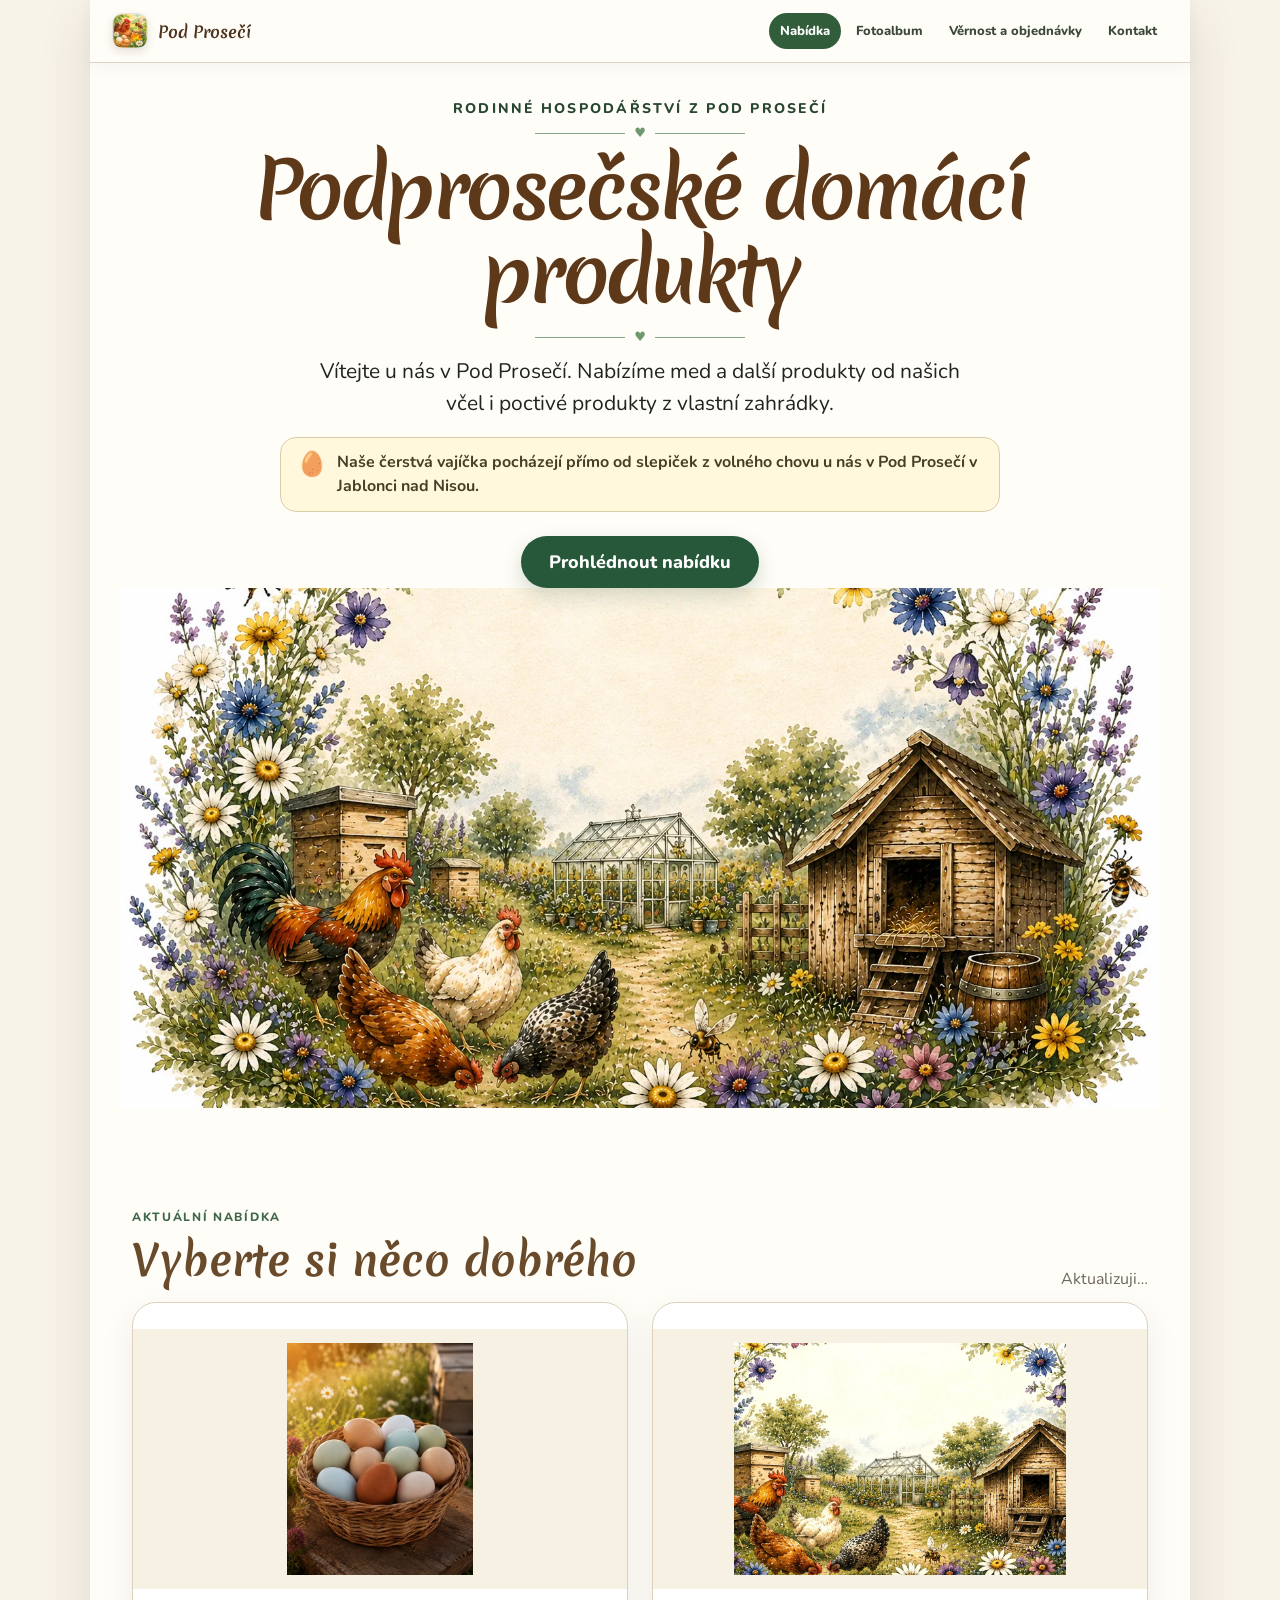
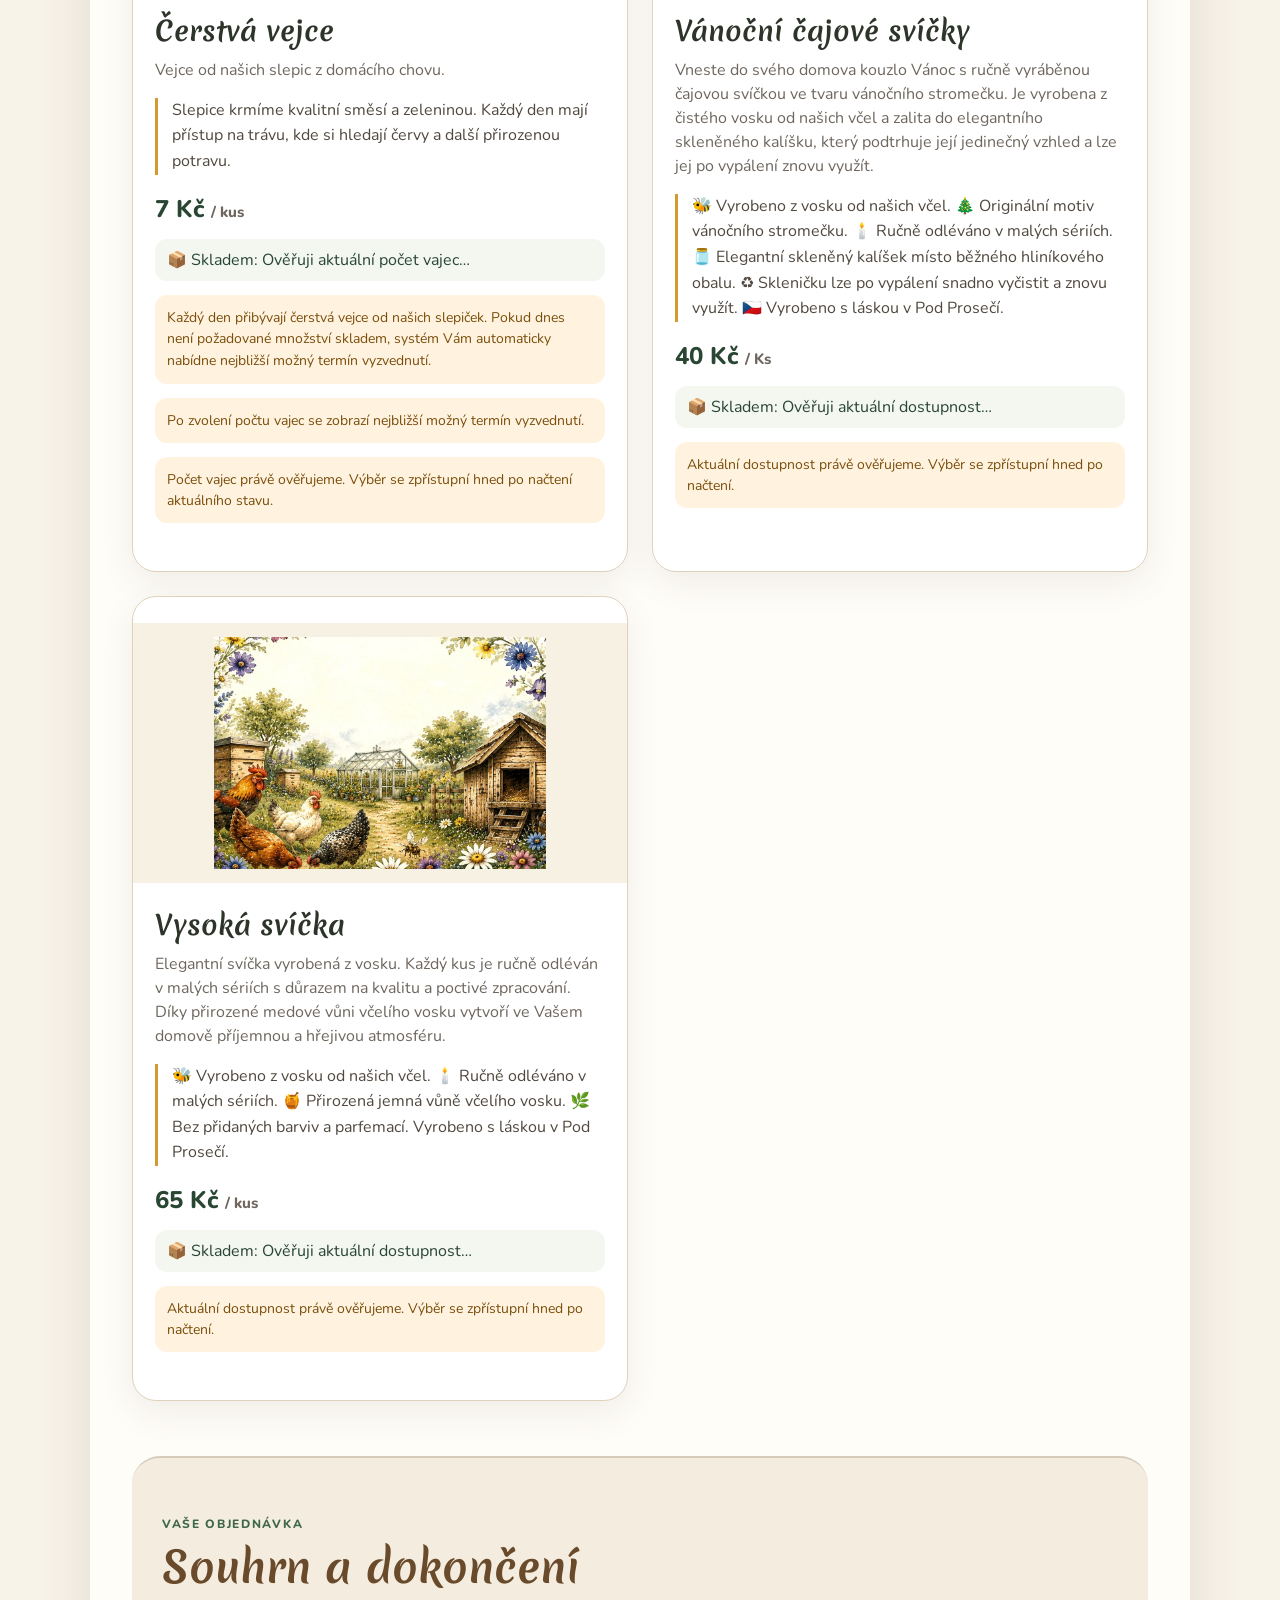
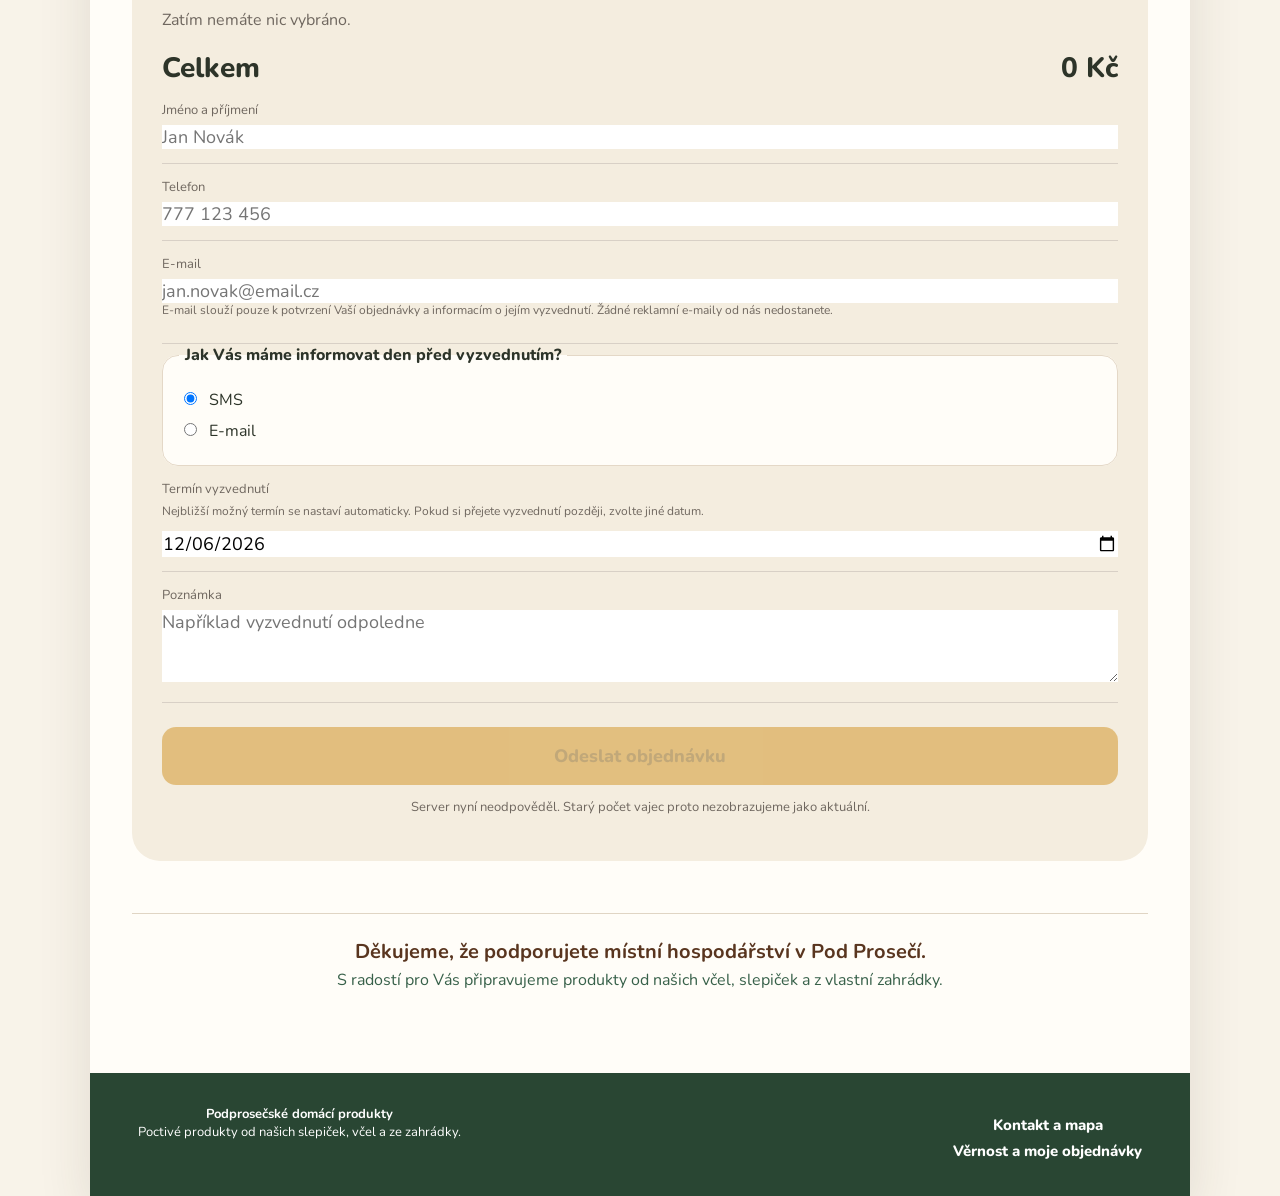
==== commit d1b8d386: "Add files via upload" ====
--- a/index.html
+++ b/index.html
@@ -14,7 +14,7 @@
   <link rel="icon" type="image/png" sizes="32x32" href="assets/icons/customer-icon-32.png?v=293-20260817">
   <link rel="apple-touch-icon" sizes="180x180" href="assets/icons/customer-icon-180.png?v=293-20260817">
   <link rel="preload" as="image" href="assets/images/products/vajicka-real.webp" fetchpriority="high">
-  <link rel="preload" as="script" href="assets/customer.js?v=350-20260901">
+  <link rel="preload" as="script" href="assets/customer.js?v=354-20260904">
   <link rel="preconnect" href="https://script.google.com">
   <link rel="preconnect" href="https://script.googleusercontent.com">
   <link rel="dns-prefetch" href="//script.google.com">
@@ -22,7 +22,7 @@
   <link rel="preconnect" href="https://fonts.googleapis.com">
   <link rel="preconnect" href="https://fonts.gstatic.com" crossorigin>
   <link href="https://fonts.googleapis.com/css2?family=Merienda:wght@500;600;700&family=Nunito:wght@400;600;700;800&display=swap&subset=latin-ext" rel="stylesheet">
-  <link rel="stylesheet" href="assets/style.css?v=352-20260901-public-polish">
+  <link rel="stylesheet" href="assets/style.css?v=353-20260903-optional-photo-title">
 </head>
 <body data-pdp-version="3.5.2">
 <div class="site-shell v2-shell">
@@ -71,7 +71,6 @@
         <label class="line-field"><span>Jméno a příjmení</span><input id="customerName" type="text" autocomplete="name" placeholder="Jan Novák"></label>
         <label class="line-field"><span>Telefon</span><input id="customerPhone" type="tel" inputmode="tel" autocomplete="tel" placeholder="777 123 456"></label>
         <label class="line-field"><span>E-mail</span><input id="customerEmail" type="email" inputmode="email" autocomplete="email" autocapitalize="none" spellcheck="false" placeholder="jan.novak@email.cz" required><small class="field-help">E-mail slouží pouze k potvrzení Vaší objednávky a informacím o jejím vyzvednutí. Žádné reklamní e-maily od nás nedostanete.</small></label>
-        <fieldset id="loyaltyOrderBox" class="choice-box loyalty-order-box"><legend>Věrnostní sleva na vejce</legend><div id="loyaltyJoinChoice" class="loyalty-account-link"><a href="vernost/">🥚 Otevřít věrnostní účet</a><small>Registrace, stav slevy i historie objednávek jsou na samostatné zabezpečené stránce.</small></div><div id="loyaltyOrderStatus" class="field-help" aria-live="polite">Po zadání kontaktu ověříme Váš věrnostní stav a případnou slevu.</div></fieldset>
         <fieldset class="choice-box"><legend>Jak Vás máme informovat den před vyzvednutím?</legend><label><input type="radio" name="contactMethod" value="SMS" checked> SMS</label><label><input type="radio" name="contactMethod" value="E-mail"> E-mail</label></fieldset>
         <div id="splitOrderBox" class="choice-box hidden"><strong>Objednávka obsahuje dostupné i předobjednané produkty</strong><p class="field-help">Dostupné produkty můžete vyzvednout dříve a předobjednávku až po naskladnění.</p><label><input type="radio" name="splitOrder" value="together" checked> Vyzvednout vše najednou po naskladnění</label><label><input type="radio" name="splitOrder" value="split"> Rozdělit na dvě vyzvednutí</label><div class="notice"><strong>Upozornění:</strong> při rozdělení Vás budeme před každým vyzvednutím kontaktovat zvoleným způsobem.</div></div>
         <div id="splitPickupSummary" class="notice hidden"></div>
@@ -98,6 +97,6 @@
 <iframe name="loyaltySubmitFrame" id="loyaltySubmitFrame" hidden></iframe>
 <form id="loyaltyBackendForm" method="post" target="loyaltySubmitFrame" hidden><input id="loyaltyAction" name="action" type="hidden" value="loyaltyStatus"><input id="loyaltyPayload" name="payload" type="hidden"></form>
 <script src="assets/config.js?v=350-20260901"></script>
-<script src="assets/customer.js?v=350-20260901"></script>
+<script src="assets/customer.js?v=354-20260904"></script>
 </body>
 </html>
--- a/assets/style.css
+++ b/assets/style.css
@@ -387,7 +387,7 @@
 .contact-cards{display:grid;grid-template-columns:repeat(3,minmax(0,1fr));gap:14px;margin-bottom:30px}.contact-card{display:flex;min-width:0;min-height:160px;flex-direction:column;align-items:center;justify-content:center;gap:7px;padding:20px;border:1px solid var(--line);border-radius:20px;background:#fff;color:var(--ink);text-align:center;text-decoration:none;box-shadow:0 8px 22px rgba(64,57,42,.07)}.contact-card>span{font-size:30px}.contact-card small{color:var(--muted);font-weight:800}.contact-card strong{max-width:100%;overflow-wrap:anywhere}.contact-card[href]:hover{transform:translateY(-2px);box-shadow:0 12px 28px rgba(64,57,42,.12)}.contact-location-card{margin-top:0}.contact-location-card .location-copy h2{font-family:"Merienda",cursive;font-size:28px;color:#5d3819}
 
 /* V3.5.0 – zákaznický účet */
-.account-page-content{max-width:860px;margin:0 auto}.account-auth-card{max-width:590px;margin:0 auto;padding:30px;border:1px solid #dccfac;border-radius:26px;background:linear-gradient(145deg,#fffdf7,#f4f8ef);box-shadow:0 15px 42px rgba(64,57,42,.11);text-align:center}.account-auth-icon{font-size:44px}.account-auth-card h2{margin:10px 0 7px}.account-auth-card>p{color:var(--muted);line-height:1.5}.account-auth-card .line-field{text-align:left}.account-auth-card .primary-button{width:100%;margin-top:12px}.account-code-hint{padding:10px;border-radius:12px;background:#edf5e9;color:#315d3a!important;font-weight:800}.account-code-input{text-align:center;font-size:30px!important;font-weight:900;letter-spacing:8px}.account-auth-actions{display:flex;justify-content:center;gap:18px;margin-top:14px}.text-button{padding:4px;border:0;background:transparent;color:#315d3a;font-weight:800;text-decoration:underline}.privacy-note{margin:18px 0 0!important;padding-top:15px;border-top:1px solid #ddd4c6;font-size:12px!important}.feedback.error{color:var(--red)}
+.account-page-content{max-width:860px;margin:0 auto}.account-auth-card{max-width:590px;margin:0 auto;padding:30px;border:1px solid #dccfac;border-radius:26px;background:linear-gradient(145deg,#fffdf7,#f4f8ef);box-shadow:0 15px 42px rgba(64,57,42,.11);text-align:center}.account-auth-icon{font-size:44px}.account-auth-card h2{margin:10px 0 7px}.account-auth-card h3{margin:20px 0 8px}.account-auth-card>p{color:var(--muted);line-height:1.5}.account-auth-card .line-field{text-align:left}.account-auth-card .primary-button{width:100%;margin-top:12px}.account-mode-switch{display:grid;grid-template-columns:1fr 1fr;gap:5px;margin:22px 0 18px;padding:5px;border:1px solid #d8ccb8;border-radius:15px;background:#eee8dc}.account-mode-switch button{min-height:46px;padding:9px 12px;border:0;border-radius:11px;background:transparent;color:#5d5a52;font-size:15px;font-weight:900}.account-mode-switch button.active{background:#315d3a;color:#fff;box-shadow:0 4px 12px rgba(49,93,58,.2)}.account-register-fields{display:grid;gap:10px}.account-register-fields small{color:var(--muted);font-weight:600}.account-register-note{margin:11px 0 0;color:var(--muted);font-size:13px;line-height:1.45}.account-code-hint{padding:10px;border-radius:12px;background:#edf5e9;color:#315d3a!important;font-weight:800}.account-code-input{text-align:center;font-size:30px!important;font-weight:900;letter-spacing:8px}.account-auth-actions{display:flex;justify-content:center;gap:18px;margin-top:14px}.text-button{padding:4px;border:0;background:transparent;color:#315d3a;font-weight:800;text-decoration:underline}.privacy-note{margin:18px 0 0!important;padding-top:15px;border-top:1px solid #ddd4c6;font-size:12px!important}.feedback.error{color:var(--red)}
 .account-toolbar{display:flex;justify-content:space-between;align-items:flex-start;gap:20px;margin-bottom:18px}.account-toolbar h2{font-size:32px}.account-toolbar p{margin:5px 0 0}.account-toolbar .secondary-button{width:auto}
 .account-loyalty-card{padding:25px;border:1px solid #cbdabd;border-radius:24px;background:linear-gradient(135deg,#f4faef,#fff9dc);box-shadow:0 10px 30px rgba(64,57,42,.08)}.account-loyalty-card.reward-ready{border-color:#d5aa34;background:linear-gradient(135deg,#fff9dc,#ffefb2)}.account-loyalty-card.not-enrolled{display:flex;align-items:center;gap:20px;background:#f7f3eb}.account-loyalty-card.paused{display:flex;align-items:center;gap:20px;background:#f3f1ef}.account-loyalty-heading{display:flex;align-items:center;gap:18px}.account-loyalty-symbol{font-size:42px;flex:0 0 auto}.account-loyalty-card h2{margin:5px 0 6px}.account-loyalty-card p{margin:0;color:var(--muted);line-height:1.5}.account-progress{height:14px;margin:20px 0 15px;overflow:hidden;border-radius:999px;background:#dce7d5}.account-progress i{display:block;height:100%;border-radius:inherit;background:linear-gradient(90deg,#4f7b55,#8aaa72)}.account-loyalty-stats{display:grid;grid-template-columns:repeat(3,1fr);gap:10px}.account-loyalty-stats>div{padding:12px;border-radius:14px;background:rgba(255,255,255,.68);text-align:center}.account-loyalty-stats small,.account-loyalty-stats strong{display:block}.account-loyalty-stats small{color:var(--muted);font-size:11px}.account-loyalty-stats strong{margin-top:4px}
 .account-join-card{margin-top:18px;padding:23px;border:1px solid var(--line);border-radius:22px;background:#fff}.account-join-card h2{margin:5px 0}.account-join-card p{color:var(--muted)}.account-join-card .primary-small{margin-top:14px}
@@ -397,9 +397,8 @@
 
 @media(max-width:760px){
   .public-site-nav{display:block;padding:10px 12px}.site-brand{justify-content:center;padding:2px 0 8px}.public-site-links{justify-content:flex-start;overflow-x:auto;padding-bottom:2px;scrollbar-width:none}.public-site-links::-webkit-scrollbar{display:none}.public-site-links a{font-size:12px}
-  .photo-album-grid>.photo-album-card:last-child:nth-child(odd):not(:first-child){grid-column:1/-1;width:calc(50% - 5px);justify-self:center}
   .subpage-hero{padding:38px 18px 32px}.subpage-hero p{font-size:16px}.subpage-content{padding-top:24px}
   .contact-cards{grid-template-columns:1fr}.contact-card{min-height:125px}.contact-location-card{grid-template-columns:1fr}
-  .account-auth-card{padding:22px 16px}.account-toolbar{align-items:stretch;flex-direction:column}.account-toolbar .secondary-button{width:100%}.account-loyalty-card.not-enrolled,.account-loyalty-card.paused,.account-loyalty-heading{align-items:flex-start}.account-loyalty-stats{grid-template-columns:1fr}.account-loyalty-stats>div{display:flex;justify-content:space-between;text-align:left}.account-join-card{padding:18px 15px}
+  .account-auth-card{padding:22px 16px}.account-mode-switch button{padding:8px 6px;font-size:14px}.account-toolbar{align-items:stretch;flex-direction:column}.account-toolbar .secondary-button{width:100%}.account-loyalty-card.not-enrolled,.account-loyalty-card.paused,.account-loyalty-heading{align-items:flex-start}.account-loyalty-stats{grid-template-columns:1fr}.account-loyalty-stats>div{display:flex;justify-content:space-between;text-align:left}.account-join-card{padding:18px 15px}
   .customer-order-card{padding:16px 13px}.customer-order-head{align-items:flex-start}.customer-order-items>div{align-items:flex-start}.customer-order-items>div span{display:flex;flex-direction:column}.customer-reward-row,.customer-movement-row{align-items:flex-start;flex-direction:column}.reward-state,.movement-delta{align-self:flex-start}
 }
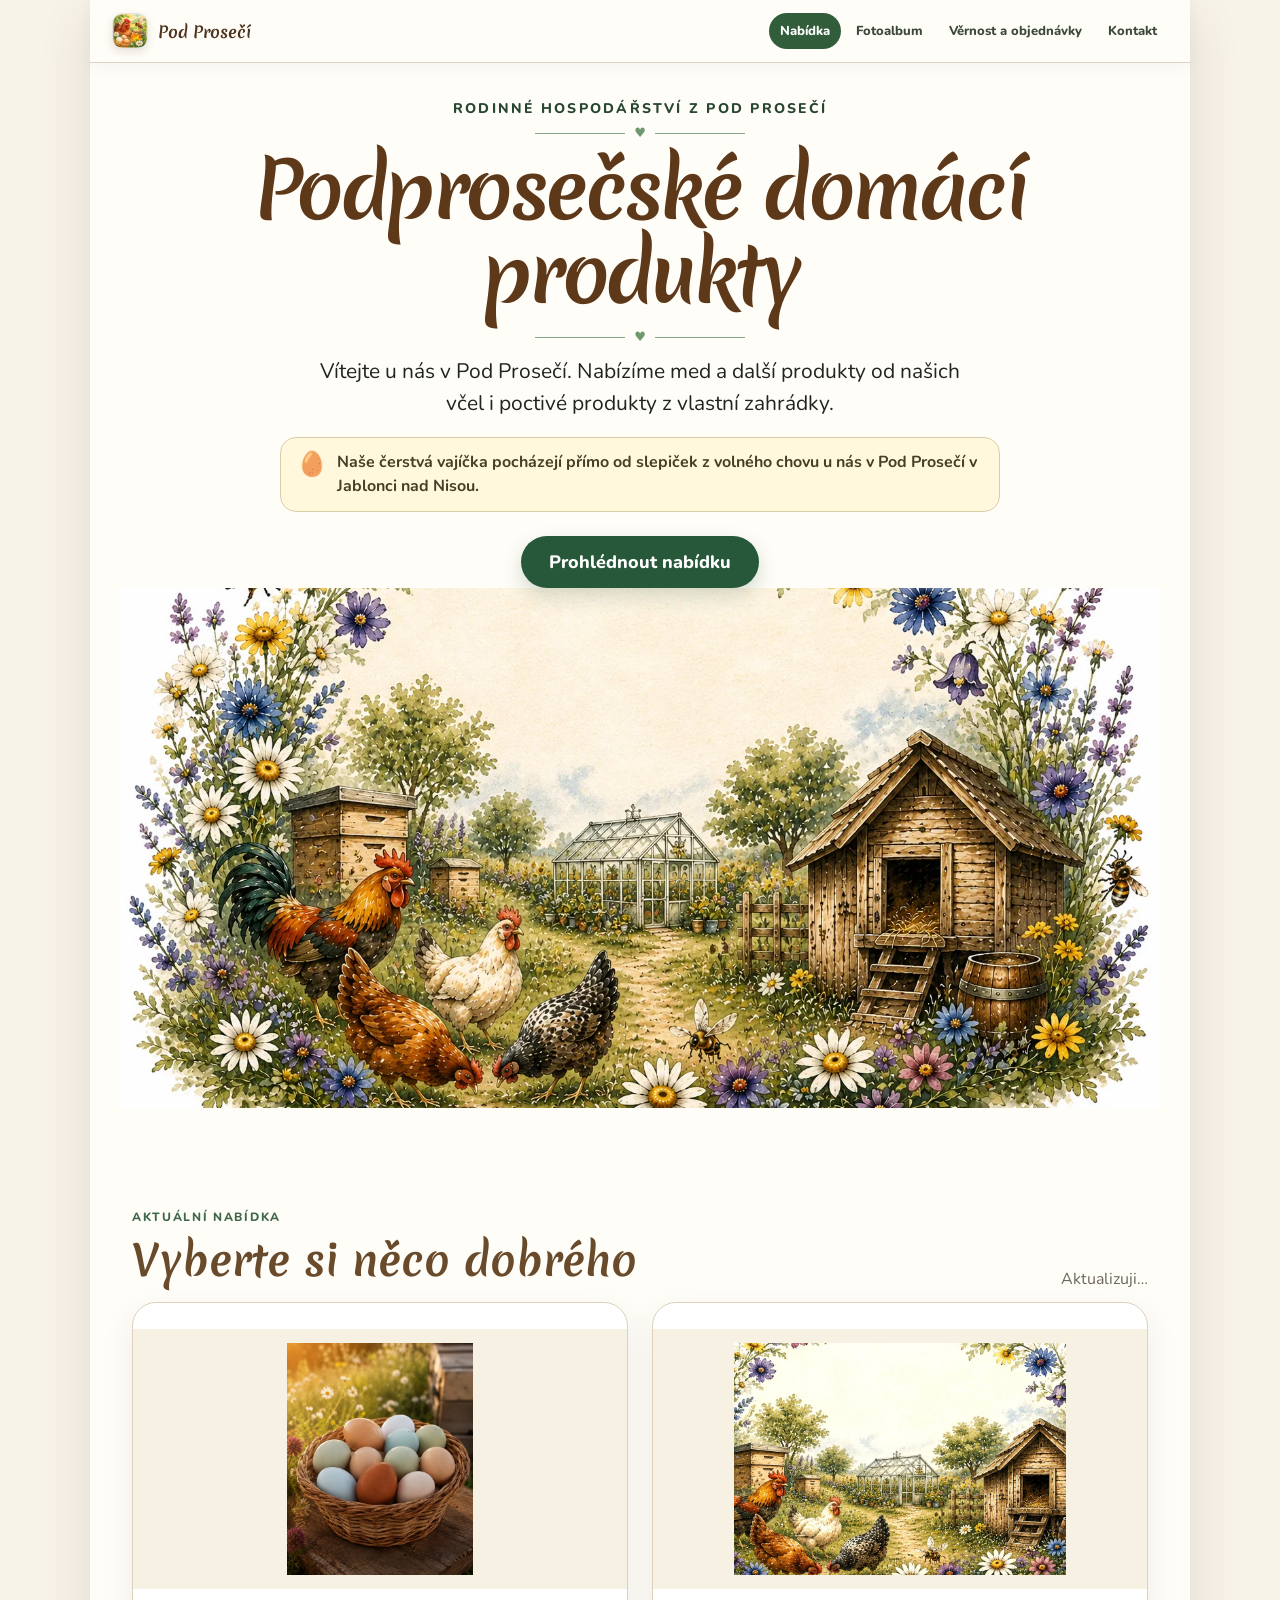
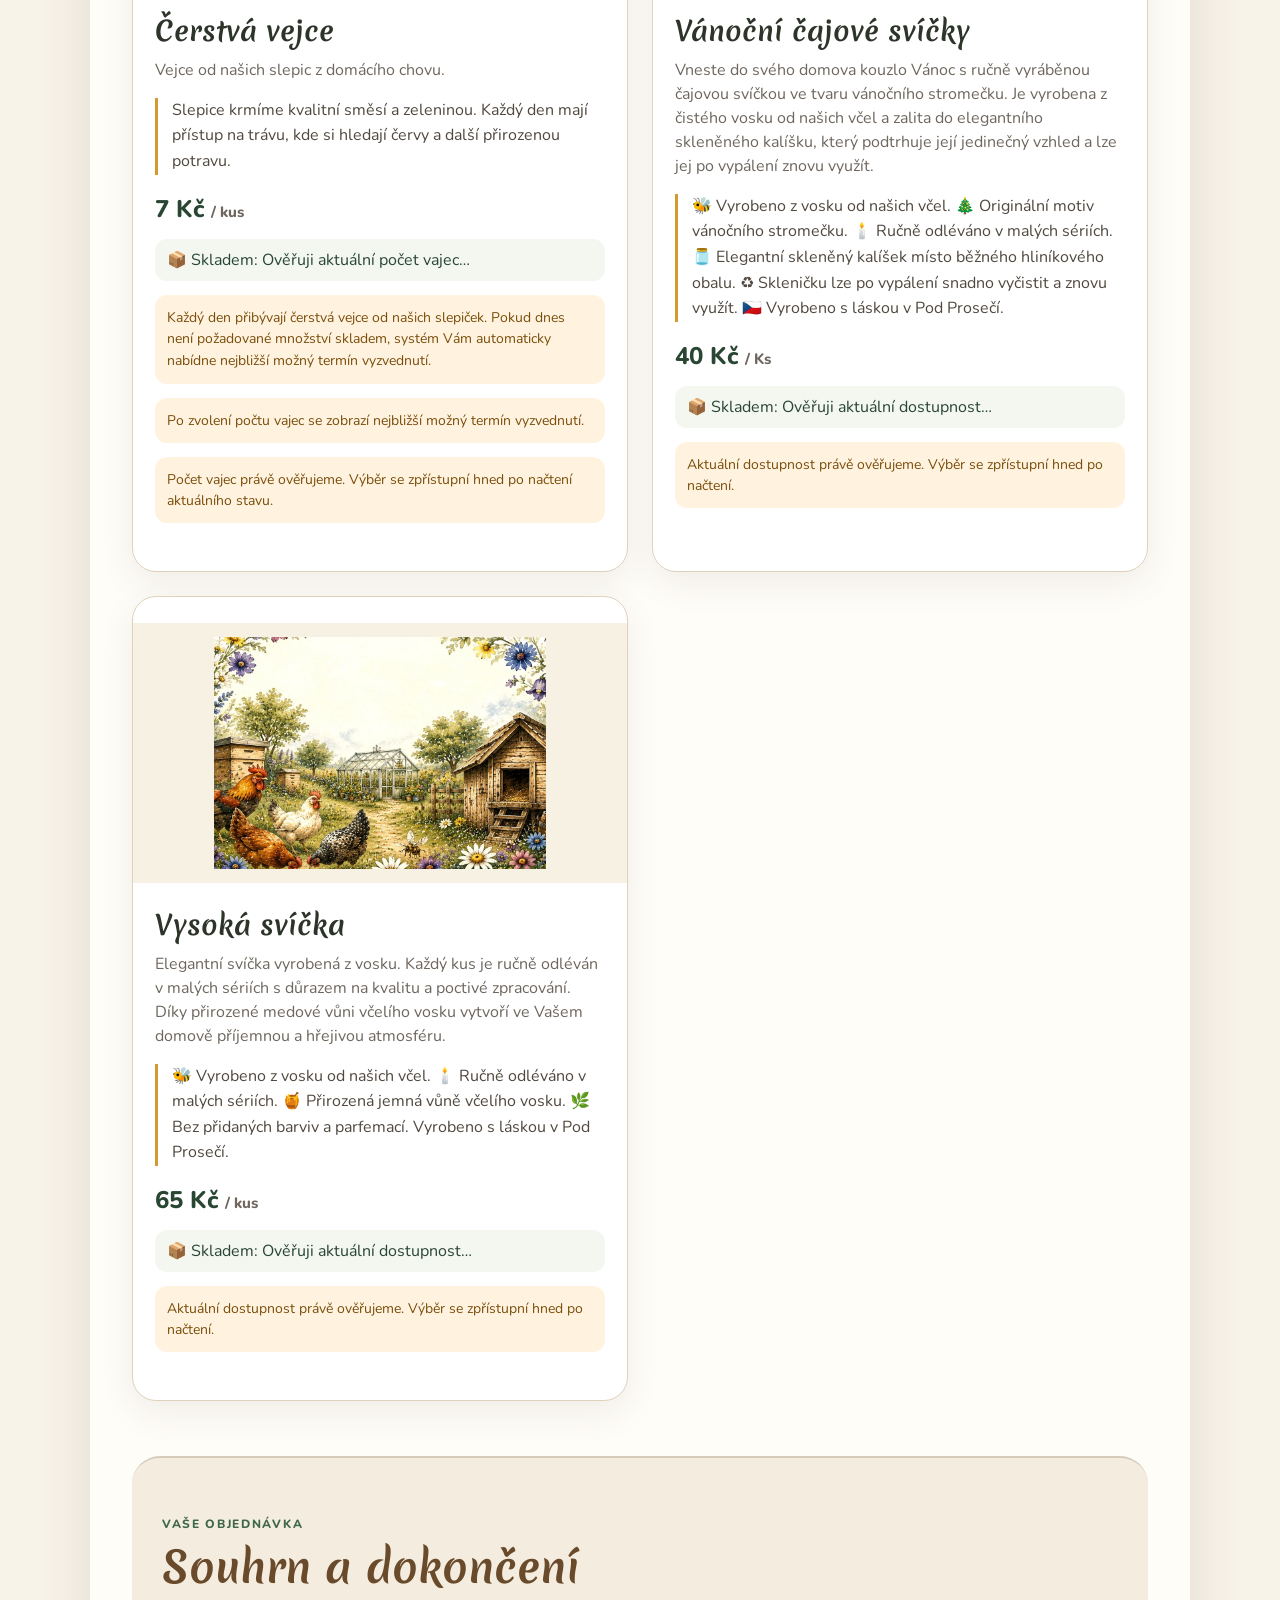
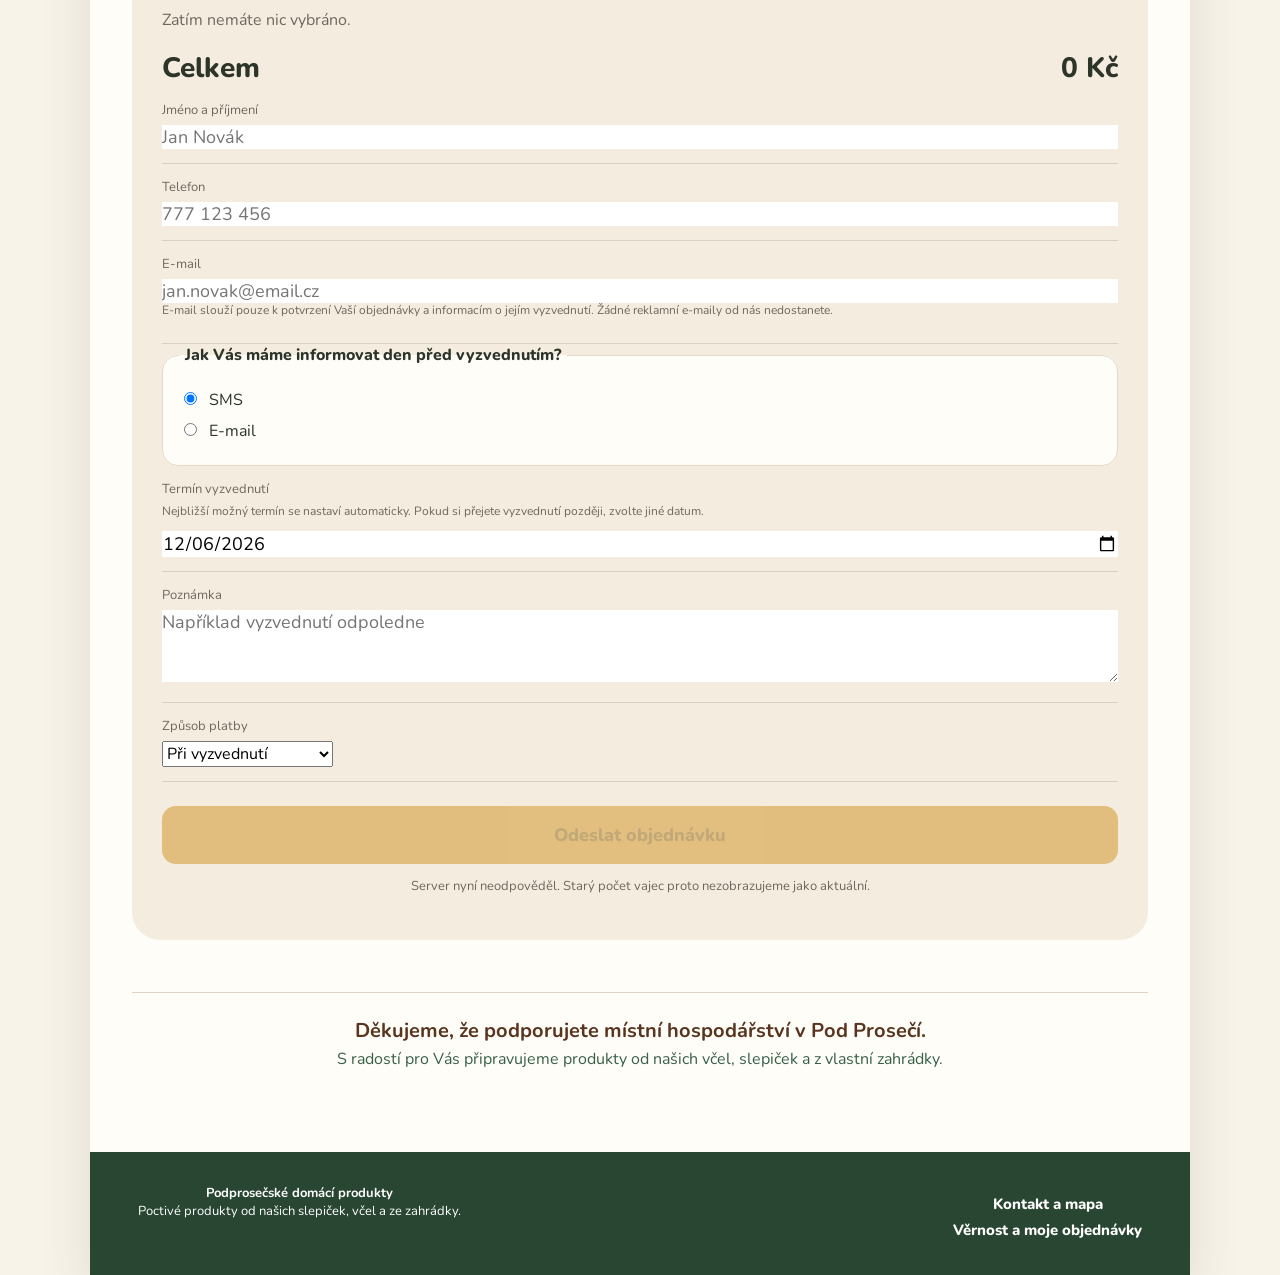
==== commit b60dd957: "Add files via upload" ====
--- a/index.html
+++ b/index.html
@@ -14,7 +14,7 @@
   <link rel="icon" type="image/png" sizes="32x32" href="assets/icons/customer-icon-32.png?v=293-20260817">
   <link rel="apple-touch-icon" sizes="180x180" href="assets/icons/customer-icon-180.png?v=293-20260817">
   <link rel="preload" as="image" href="assets/images/products/vajicka-real.webp" fetchpriority="high">
-  <link rel="preload" as="script" href="assets/customer.js?v=354-20260904">
+  <link rel="preload" as="script" href="assets/customer.js?v=363">
   <link rel="preconnect" href="https://script.google.com">
   <link rel="preconnect" href="https://script.googleusercontent.com">
   <link rel="dns-prefetch" href="//script.google.com">
@@ -78,7 +78,9 @@
         <div id="pickupAvailability" class="availability-box hidden" aria-live="polite"></div>
         <label class="line-field"><span>Poznámka</span><textarea id="customerNote" rows="3" placeholder="Například vyzvednutí odpoledne"></textarea></label>
       </div>
+      <label class="line-field"><span>Způsob platby</span><select id="paymentMethod"><option value="pickup">Při vyzvednutí</option><option value="qr">QR platba převodem</option></select></label>
       <button id="submitOrder" class="primary-button" type="button" disabled>Odeslat objednávku</button>
+      <div id="paymentReceipt" class="card hidden" aria-live="polite"></div>
       <p id="feedback" class="feedback" aria-live="polite"></p>
     </section>
 
@@ -96,7 +98,9 @@
 <form id="backendOrderForm" method="post" target="orderSubmitFrame" hidden><input name="action" type="hidden" value="createOrder"><input id="backendPayload" name="payload" type="hidden"></form>
 <iframe name="loyaltySubmitFrame" id="loyaltySubmitFrame" hidden></iframe>
 <form id="loyaltyBackendForm" method="post" target="loyaltySubmitFrame" hidden><input id="loyaltyAction" name="action" type="hidden" value="loyaltyStatus"><input id="loyaltyPayload" name="payload" type="hidden"></form>
-<script src="assets/config.js?v=350-20260901"></script>
-<script src="assets/customer.js?v=354-20260904"></script>
+<script src="assets/config.js?v=363"></script>
+<script src="assets/qrcode.js?v=363"></script>
+<script src="assets/payment.js?v=363"></script>
+<script src="assets/customer.js?v=363"></script>
 </body>
 </html>
--- a/assets/style.css
+++ b/assets/style.css
@@ -105,7 +105,7 @@
 }
 
 .login-screen{min-height:100vh;display:grid;place-items:center;padding:22px;background:linear-gradient(180deg,#fff8df,#fff)}
-.login-screen.hidden{display:none}.login-card{width:min(100%,430px);padding:28px;border:1px solid var(--line);border-radius:24px;background:#fff;box-shadow:0 18px 50px rgba(91,67,31,.12)}.login-card input{width:100%;border:1px solid #d7cec2;border-radius:12px;padding:14px;background:#fff;color:#000;font-size:17px}.site-shell.hidden{display:none}
+.login-screen.hidden{display:none}.login-card{width:min(100%,430px);padding:28px;border:1px solid var(--line);border-radius:24px;background:#fff;box-shadow:0 18px 50px rgba(91,67,31,.12)}.admin-login-brand{display:flex;align-items:center;justify-content:center;gap:14px;margin:0 0 20px;padding-bottom:18px;border-bottom:1px solid var(--line)}.admin-login-brand img{display:block;width:64px;height:64px;border:1px solid rgba(76,59,36,.12);border-radius:16px;object-fit:cover;box-shadow:0 5px 15px rgba(64,57,42,.14)}.admin-login-brand strong{color:#4d341e;font-family:"Merienda",cursive;font-size:24px;line-height:1.2}.login-card input{width:100%;border:1px solid #d7cec2;border-radius:12px;padding:14px;background:#fff;color:#000;font-size:17px}.site-shell.hidden{display:none}
 
 /* V12 – plánování dostupnosti vajec */
 .availability-box{margin:12px 0 4px;padding:13px 14px;border-radius:14px;background:#edf5e9;color:#45633c;font-size:14px;line-height:1.5;font-weight:700}
@@ -402,3 +402,7 @@
   .account-auth-card{padding:22px 16px}.account-mode-switch button{padding:8px 6px;font-size:14px}.account-toolbar{align-items:stretch;flex-direction:column}.account-toolbar .secondary-button{width:100%}.account-loyalty-card.not-enrolled,.account-loyalty-card.paused,.account-loyalty-heading{align-items:flex-start}.account-loyalty-stats{grid-template-columns:1fr}.account-loyalty-stats>div{display:flex;justify-content:space-between;text-align:left}.account-join-card{padding:18px 15px}
   .customer-order-card{padding:16px 13px}.customer-order-head{align-items:flex-start}.customer-order-items>div{align-items:flex-start}.customer-order-items>div span{display:flex;flex-direction:column}.customer-reward-row,.customer-movement-row{align-items:flex-start;flex-direction:column}.reward-state,.movement-delta{align-self:flex-start}
 }
+
+/* V3.6.0 – přiřazení starších objednávek zákazníkům */
+.customer-assignment-card{margin:0 0 18px}.customer-assignment-card .section-head{align-items:center}.customer-assignment-card .section-head>strong{flex:0 0 auto;color:var(--green);font-size:15px}.customer-assignment-help{margin:0 0 16px;color:var(--muted);line-height:1.55}.customer-assignment-controls{display:grid;grid-template-columns:1fr 1fr;gap:12px;padding:16px;border-radius:16px;background:#faf7f1}.customer-assignment-controls label>span{display:block;margin-bottom:6px;color:var(--muted);font-size:13px;font-weight:800}.customer-assignment-controls input[type=text],.customer-assignment-controls input[type=email]{width:100%;min-height:46px;padding:11px 12px;border:1px solid #d7cec2;border-radius:12px;background:#fff;color:#000}.customer-assignment-toggle{grid-column:1/-1;display:flex;align-items:center;gap:9px;font-weight:800}.customer-assignment-toggle input{width:21px;height:21px}.customer-assignment-actions{justify-content:flex-start}.customer-assignment-card .feedback{text-align:left}.customer-assignment-list{display:grid;max-height:520px;overflow:auto;border:1px solid var(--line);border-radius:16px}.customer-assignment-order{display:grid;grid-template-columns:auto minmax(0,1fr) auto;align-items:center;gap:12px;padding:13px 14px;border-bottom:1px solid var(--line);background:#fff;cursor:pointer}.customer-assignment-order:last-child{border-bottom:0}.customer-assignment-order.selected{background:#edf5e9}.customer-assignment-order>input{width:22px;height:22px}.customer-assignment-order>span{min-width:0}.customer-assignment-order strong,.customer-assignment-order small{display:block}.customer-assignment-order small{margin-top:3px;overflow:hidden;color:var(--muted);font-size:12px;line-height:1.35;text-overflow:ellipsis;white-space:nowrap}.customer-assignment-order>b{white-space:nowrap}.customer-assignment-note{margin:12px 0 0;color:var(--muted);font-size:13px;line-height:1.5}
+@media(max-width:700px){.customer-assignment-controls{grid-template-columns:1fr;padding:13px}.customer-assignment-toggle{grid-column:auto}.customer-assignment-actions{display:grid;grid-template-columns:1fr 1fr}.customer-assignment-actions button{width:100%}.customer-assignment-actions .primary-small{grid-column:1/-1}.customer-assignment-order{grid-template-columns:auto minmax(0,1fr)}.customer-assignment-order>b{grid-column:2}.customer-assignment-order small{white-space:normal}}
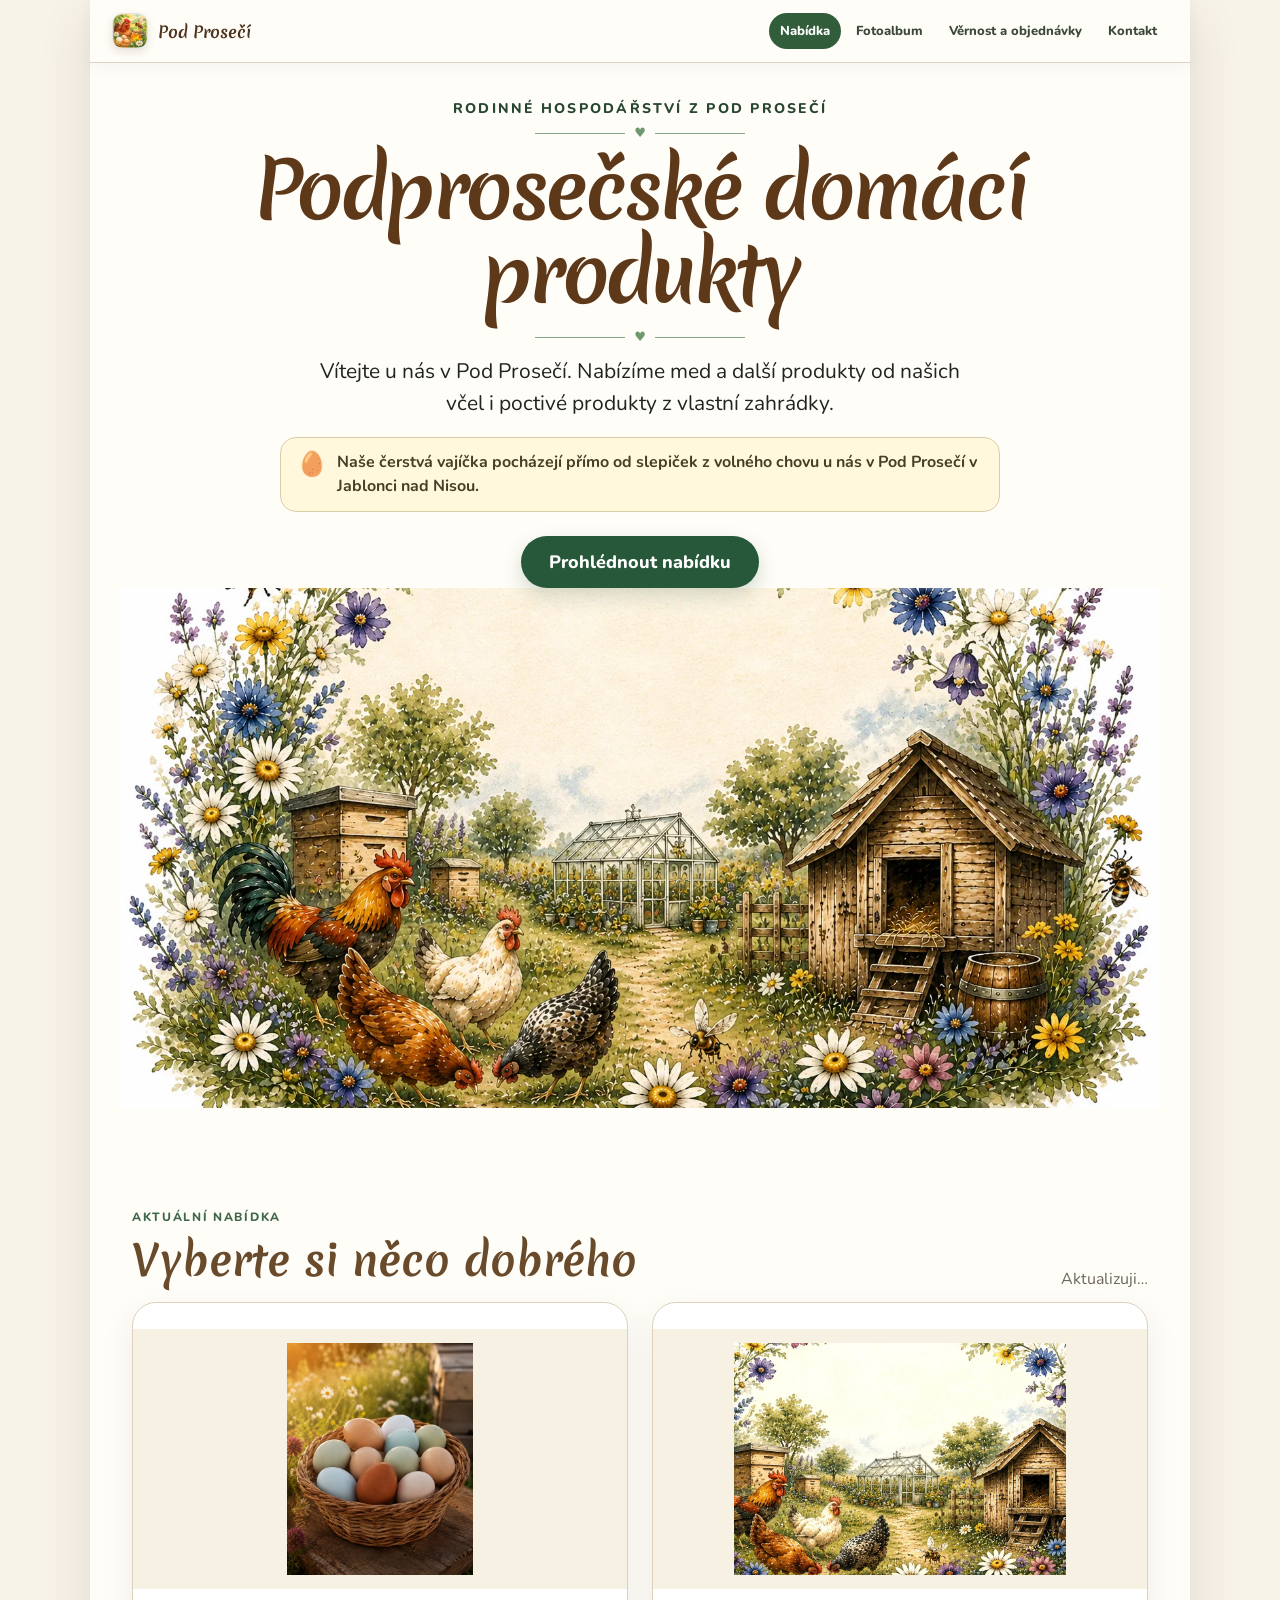
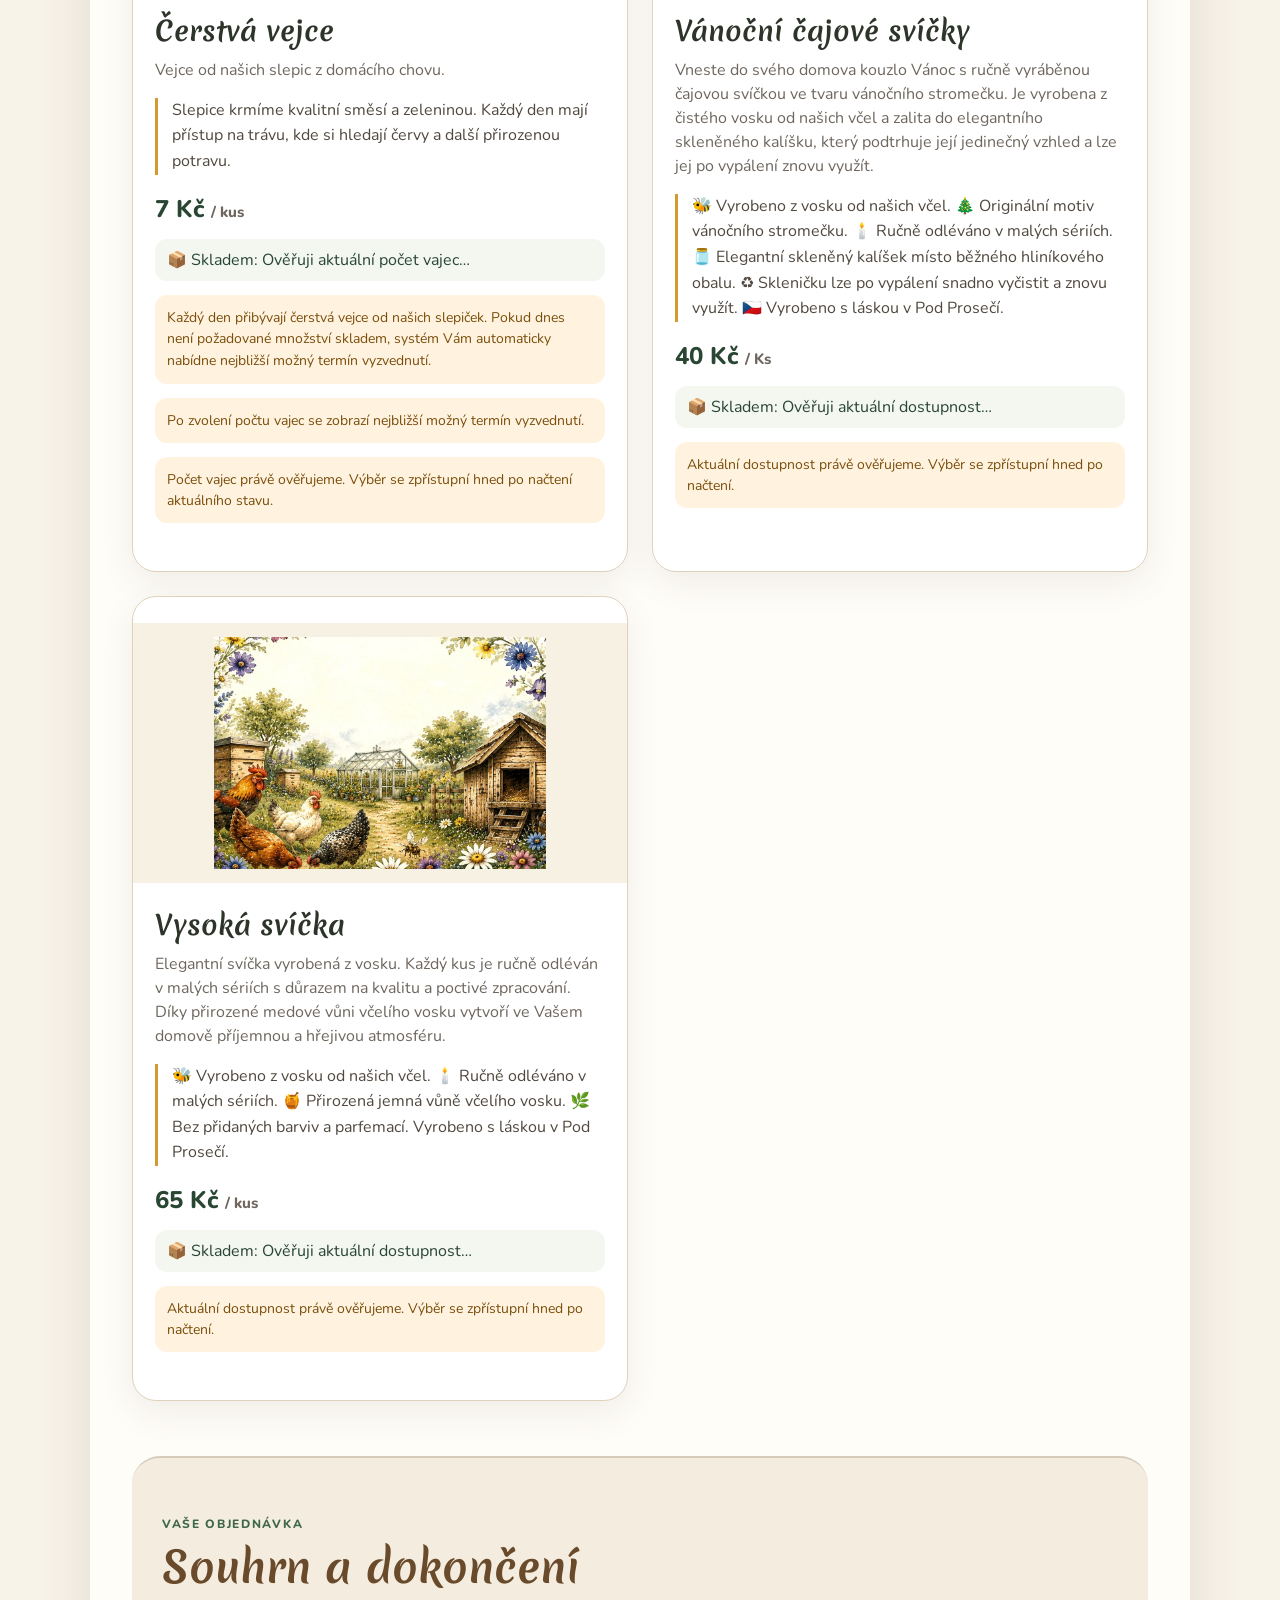
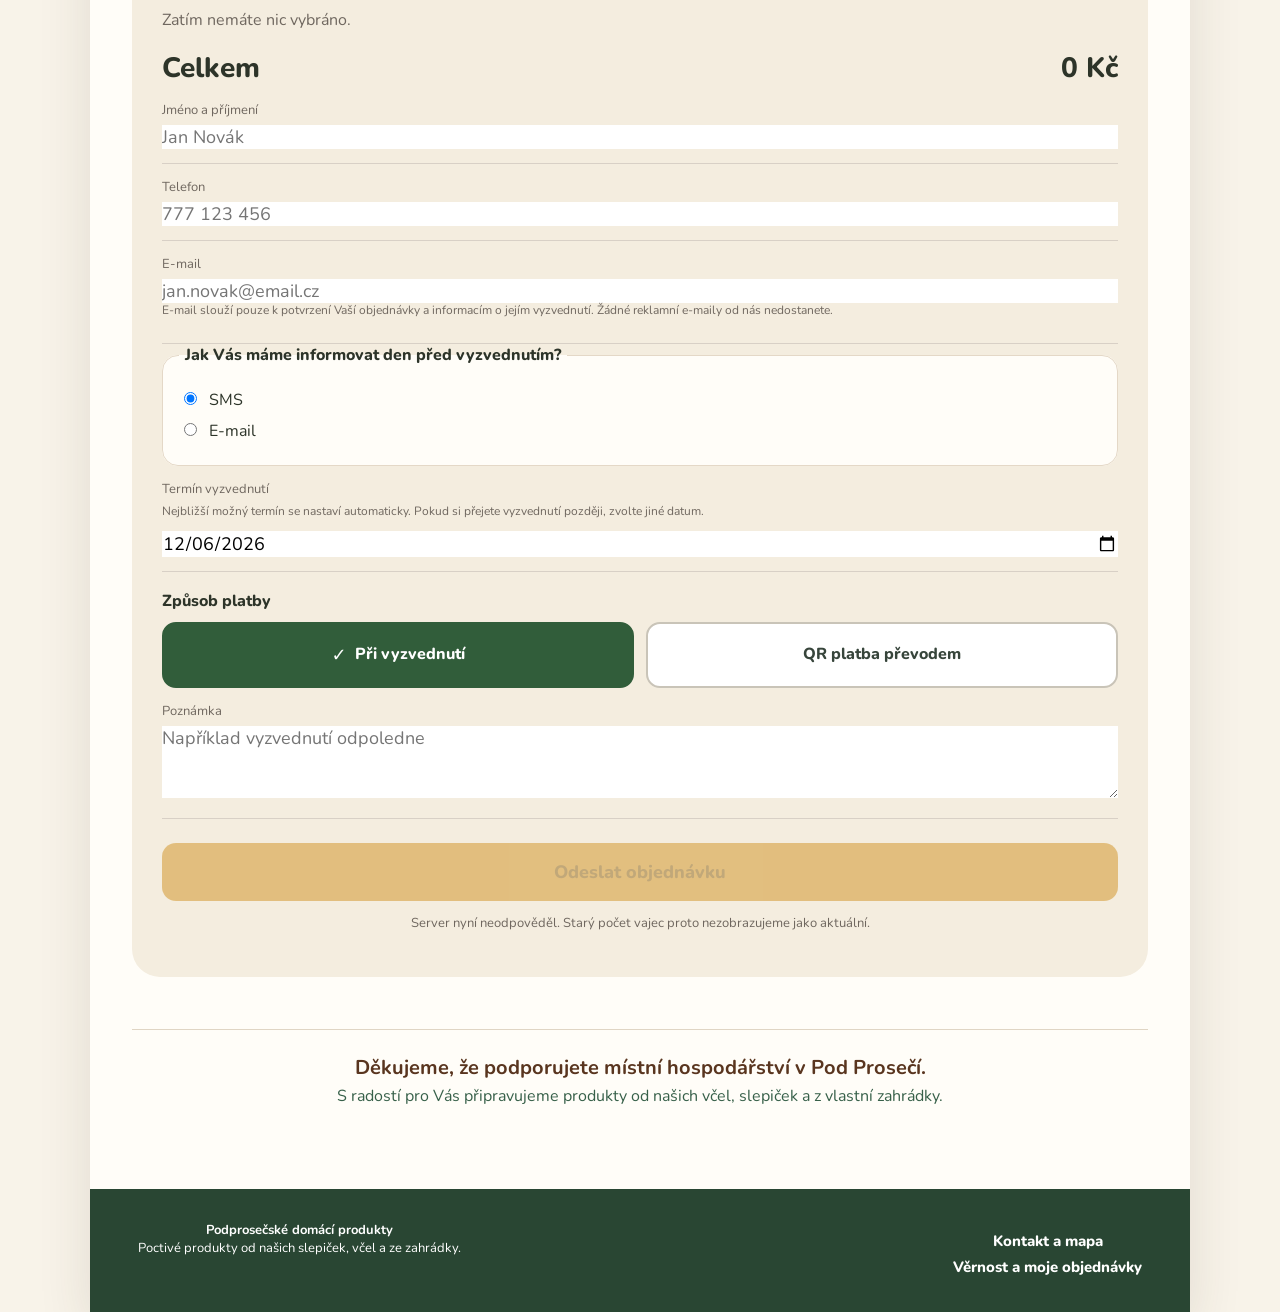
==== commit bb0f020e: "Add files via upload" ====
--- a/index.html
+++ b/index.html
@@ -14,7 +14,7 @@
   <link rel="icon" type="image/png" sizes="32x32" href="assets/icons/customer-icon-32.png?v=293-20260817">
   <link rel="apple-touch-icon" sizes="180x180" href="assets/icons/customer-icon-180.png?v=293-20260817">
   <link rel="preload" as="image" href="assets/images/products/vajicka-real.webp" fetchpriority="high">
-  <link rel="preload" as="script" href="assets/customer.js?v=363">
+  <link rel="preload" as="script" href="assets/customer.js?v=365">
   <link rel="preconnect" href="https://script.google.com">
   <link rel="preconnect" href="https://script.googleusercontent.com">
   <link rel="dns-prefetch" href="//script.google.com">
@@ -76,9 +76,15 @@
         <div id="splitPickupSummary" class="notice hidden"></div>
         <label class="line-field"><span id="pickupDateLabel">Termín vyzvednutí</span><small class="field-help">Nejbližší možný termín se nastaví automaticky. Pokud si přejete vyzvednutí později, zvolte jiné datum.</small><input id="pickupDate" type="date"></label>
         <div id="pickupAvailability" class="availability-box hidden" aria-live="polite"></div>
+        <fieldset class="payment-choice">
+          <legend>Způsob platby</legend>
+          <div class="payment-choice-options">
+            <label class="payment-choice-option"><input type="radio" name="paymentMethod" value="pickup" checked><span>Při vyzvednutí</span></label>
+            <label class="payment-choice-option"><input type="radio" name="paymentMethod" value="qr"><span>QR platba převodem</span></label>
+          </div>
+        </fieldset>
         <label class="line-field"><span>Poznámka</span><textarea id="customerNote" rows="3" placeholder="Například vyzvednutí odpoledne"></textarea></label>
       </div>
-      <label class="line-field"><span>Způsob platby</span><select id="paymentMethod"><option value="pickup">Při vyzvednutí</option><option value="qr">QR platba převodem</option></select></label>
       <button id="submitOrder" class="primary-button" type="button" disabled>Odeslat objednávku</button>
       <div id="paymentReceipt" class="card hidden" aria-live="polite"></div>
       <p id="feedback" class="feedback" aria-live="polite"></p>
@@ -98,9 +104,8 @@
 <form id="backendOrderForm" method="post" target="orderSubmitFrame" hidden><input name="action" type="hidden" value="createOrder"><input id="backendPayload" name="payload" type="hidden"></form>
 <iframe name="loyaltySubmitFrame" id="loyaltySubmitFrame" hidden></iframe>
 <form id="loyaltyBackendForm" method="post" target="loyaltySubmitFrame" hidden><input id="loyaltyAction" name="action" type="hidden" value="loyaltyStatus"><input id="loyaltyPayload" name="payload" type="hidden"></form>
-<script src="assets/config.js?v=363"></script>
-<script src="assets/qrcode.js?v=363"></script>
-<script src="assets/payment.js?v=363"></script>
-<script src="assets/customer.js?v=363"></script>
+<script src="assets/config.js?v=365"></script>
+<script src="assets/qrcode.js?v=365"></script>
+<script src="assets/customer.js?v=365"></script>
 </body>
 </html>
--- a/assets/style.css
+++ b/assets/style.css
@@ -46,6 +46,15 @@
 .secondary-button{padding:12px 14px;background:#f4f0ea;color:var(--ink)}
 .danger-button{padding:12px 14px;background:#f9e7e5;color:var(--red)}
 .feedback{text-align:center;color:var(--muted);font-size:13px;min-height:20px}
+.payment-choice{min-width:0;margin:18px 0 0;padding:0;border:0}
+.payment-choice legend{padding:0;margin-bottom:10px;font-size:16px;font-weight:800;color:var(--ink)}
+.payment-choice-options{display:grid;grid-template-columns:repeat(2,minmax(0,1fr));gap:12px}
+.payment-choice-option{position:relative;display:block;cursor:pointer;min-width:0}
+.payment-choice-option input{position:absolute;opacity:0;width:1px;height:1px;margin:0}
+.payment-choice-option span{display:flex;align-items:center;justify-content:center;gap:8px;box-sizing:border-box;min-height:66px;height:100%;padding:14px 10px;border:2px solid #c9c4b8;border-radius:14px;background:#fff;color:#37453b;text-align:center;font-size:16px;font-weight:800;line-height:1.35;transition:background .15s,border-color .15s,color .15s}
+.payment-choice-option input:checked+span{background:#315d3a;border-color:#315d3a;color:#fff}
+.payment-choice-option input:checked+span:before{content:'✓';flex:0 0 auto;font-size:18px}
+.payment-choice-option input:focus-visible+span{outline:3px solid #bb7800;outline-offset:3px}
 .about-section{margin-top:34px;padding-top:26px;border-top:1px solid var(--line)}
 .about-grid{display:grid;grid-template-columns:repeat(3,1fr);gap:12px;margin-top:18px}
 .about-grid article{background:#faf7f1;border-radius:18px;padding:16px}
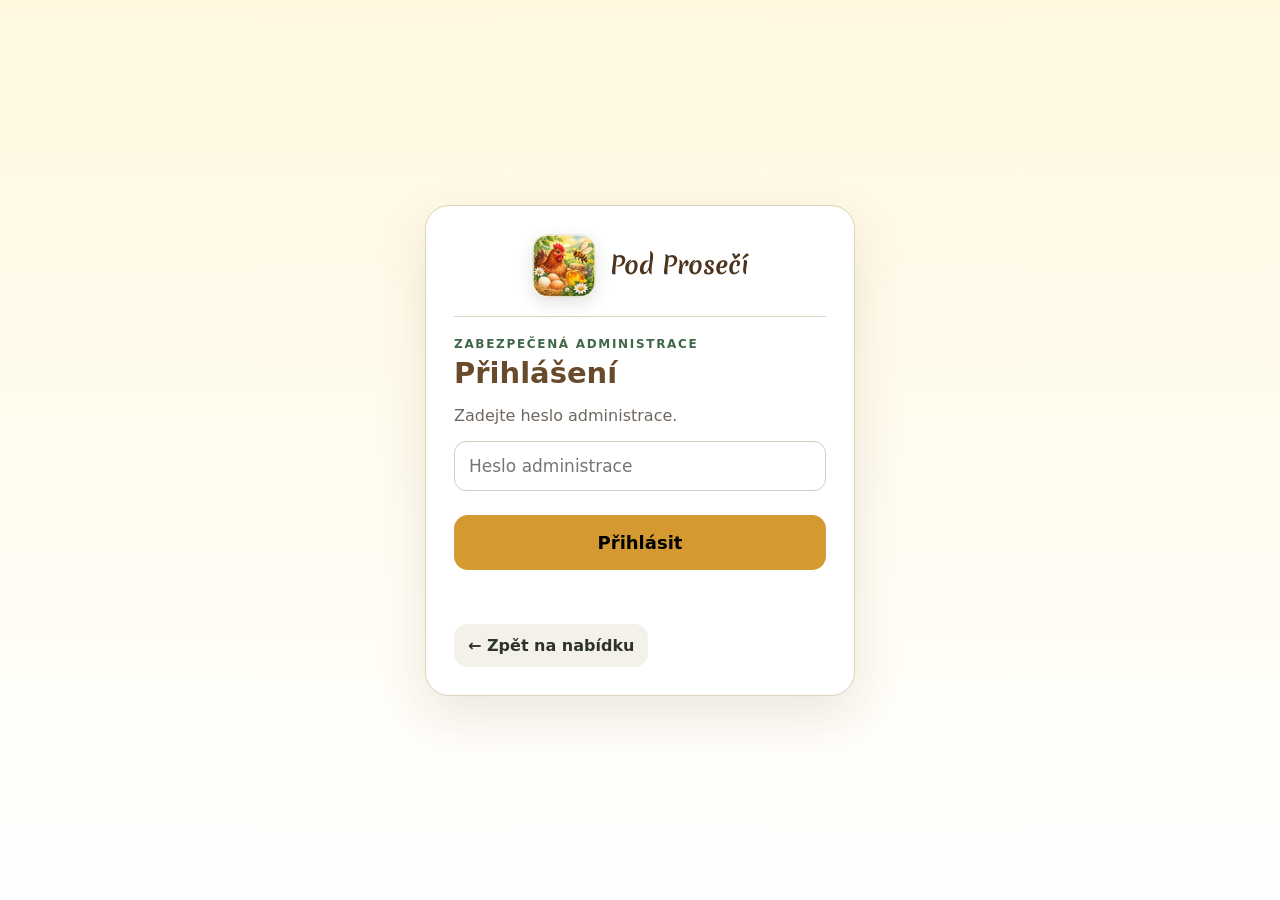
==== commit 8c7443bc: "Add files via upload" ====
--- a/index.html
+++ b/index.html
@@ -3,109 +3,366 @@
 <head>
   <meta charset="utf-8">
   <meta name="viewport" content="width=device-width,initial-scale=1,viewport-fit=cover">
-  <meta name="theme-color" content="#f7f1e4">
-  <meta name="description" content="Čerstvá vejce od našich slepiček z volného chovu v Pod Prosečí v Jablonci nad Nisou, med od našich včel a poctivé produkty z naší zahrádky.">
+  <meta name="theme-color" content="#fffdf8">
   <meta name="mobile-web-app-capable" content="yes">
   <meta name="apple-mobile-web-app-capable" content="yes">
   <meta name="apple-mobile-web-app-status-bar-style" content="default">
-  <meta name="apple-mobile-web-app-title" content="Podprosečské produkty">
-  <title>Podprosečské domácí produkty</title>
-  <link rel="manifest" href="manifest.webmanifest?v=293-20260817">
-  <link rel="icon" type="image/png" sizes="32x32" href="assets/icons/customer-icon-32.png?v=293-20260817">
-  <link rel="apple-touch-icon" sizes="180x180" href="assets/icons/customer-icon-180.png?v=293-20260817">
-  <link rel="preload" as="image" href="assets/images/products/vajicka-real.webp" fetchpriority="high">
-  <link rel="preload" as="script" href="assets/customer.js?v=365">
+  <meta name="apple-mobile-web-app-title" content="Podprosečské Admin">
+  <title>Administrace – Podprosečské domácí produkty</title>
+  <link rel="manifest" href="manifest.webmanifest?v=292-20260817">
+  <link rel="icon" type="image/png" sizes="32x32" href="../assets/icons/admin-a-icon-32.png?v=292-20260817">
+  <link rel="apple-touch-icon" sizes="180x180" href="../assets/icons/admin-a-icon-180.png?v=292-20260817">
   <link rel="preconnect" href="https://script.google.com">
   <link rel="preconnect" href="https://script.googleusercontent.com">
   <link rel="dns-prefetch" href="//script.google.com">
   <link rel="dns-prefetch" href="//script.googleusercontent.com">
   <link rel="preconnect" href="https://fonts.googleapis.com">
   <link rel="preconnect" href="https://fonts.gstatic.com" crossorigin>
-  <link href="https://fonts.googleapis.com/css2?family=Merienda:wght@500;600;700&family=Nunito:wght@400;600;700;800&display=swap&subset=latin-ext" rel="stylesheet">
-  <link rel="stylesheet" href="assets/style.css?v=353-20260903-optional-photo-title">
+  <link href="https://fonts.googleapis.com/css2?family=Merienda:wght@600;700&display=swap&subset=latin-ext" rel="stylesheet">
+  <link rel="preload" href="../assets/config.js?v=364" as="script">
+  <link rel="preload" href="../assets/admin.js?v=380" as="script">
+  <link rel="preload" href="../assets/admin-enhancements.js?v=364" as="script">
+  <link rel="stylesheet" href="../assets/style.css?v=381-calendar-scroll">
+  <link rel="stylesheet" href="../assets/admin-feed.css?v=370">
 </head>
-<body data-pdp-version="3.5.2">
-<div class="site-shell v2-shell">
-  <nav class="public-site-nav" aria-label="Hlavní navigace">
-    <a class="site-brand" href="./"><img class="site-brand-app-icon" src="assets/icons/customer-icon-180.png?v=293-20260817" width="36" height="36" alt=""><strong>Pod Prosečí</strong></a>
-    <div class="public-site-links">
-      <a class="active" href="./">Nabídka</a>
-      <a href="fotoalbum/">Fotoalbum</a>
-      <a href="vernost/">Věrnost a objednávky</a>
-      <a href="kontakt/">Kontakt</a>
+<body data-pdp-admin-version="3.8.0">
+<section id="adminLogin" class="login-screen hidden">
+  <div class="login-card">
+    <div class="admin-login-brand">
+      <img src="../assets/icons/customer-icon-180.png?v=293-20260817" width="64" height="64" alt="">
+      <strong>Pod Prosečí</strong>
     </div>
-  </nav>
-  <header class="v2-hero">
-    <div class="v2-hero-copy">
-      <div class="kicker">Rodinné hospodářství z Pod Prosečí</div>
-      <div class="ornament" aria-hidden="true"><span></span><b>♥</b><span></span></div>
-      <h1>Podprosečské domácí produkty</h1>
-      <div class="ornament" aria-hidden="true"><span></span><b>♥</b><span></span></div>
-      <p>Vítejte u nás v Pod Prosečí. Nabízíme med a další produkty od našich včel i poctivé produkty z vlastní zahrádky.</p>
-      <p class="hero-origin-note"><span aria-hidden="true">🥚</span><strong>Naše čerstvá vajíčka pocházejí přímo od slepiček z volného chovu u nás v Pod Prosečí v Jablonci nad Nisou.</strong></p>
-      <div class="hero-actions">
-        <a class="hero-cta" href="#nabidka">Prohlédnout nabídku</a>
-      </div>
-    </div>
-    <div class="v2-hero-visual">
-      <img class="v2-hero-image" src="assets/images/hero-podproseci.webp" fetchpriority="high" decoding="async" alt="Akvarelová krajina s úly, skleníkem, kurníkem, slepicemi a kohoutem">
-    </div>
+    <div class="kicker">Zabezpečená administrace</div>
+    <h2>Přihlášení</h2>
+    <p class="muted">Zadejte heslo administrace.</p>
+    <input id="adminPassword" type="password" placeholder="Heslo administrace" autocomplete="current-password">
+    <button id="loginButton" class="primary-button" type="button">Přihlásit</button>
+    <p id="loginMessage" class="feedback"></p>
+    <a href="../" class="secondary-button" style="display:inline-block;margin-top:8px;text-decoration:none">← Zpět na nabídku</a>
+  </div>
+</section>
+
+<div id="adminApp" class="site-shell admin-shell hidden">
+  <header class="hero admin-hero">
+    <div class="hero-icons"><span>🌼🐝</span><span>🐔🏡</span></div>
+    <div class="kicker">Administrace</div>
+    <h1>Podprosečské domácí produkty</h1>
+    <p id="adminHeroDescription">Objednávky, rezervace vajec, věrnostní slevy, kalendář a správa nabídky.</p>
+    <div style="display:flex;gap:10px;flex-wrap:wrap;margin-top:14px"><button id="logoutButton" class="secondary-button" type="button">Odhlásit</button><a href="../kalendar/" class="secondary-button" style="display:inline-block;text-decoration:none">Sdílený kalendář</a><a href="../" class="secondary-button" style="display:inline-block;text-decoration:none">← Zpět na nabídku</a></div>
   </header>
 
-  <main class="content v2-content">
-    <section id="publicBanner" class="public-banner hidden" aria-live="polite"></section>
-
-    <section id="nabidka" class="products-section">
-      <div class="section-head">
-        <div><div class="eyebrow">Aktuální nabídka</div><h2>Vyberte si něco dobrého</h2></div>
-        <div id="itemCount" class="muted">Načítám…</div>
-      </div>
-      <div id="products"><div class="products-loading" role="status"><span class="loading-spinner" aria-hidden="true"></span><span>Načítám aktuální nabídku…</span></div></div>
-    </section>
-
-    <section class="order-section" id="objednavka">
-      <div class="section-head"><div><div class="eyebrow">Vaše objednávka</div><h2>Souhrn a dokončení</h2></div></div>
-      <div id="summary" class="muted">Nejdřív načítáme aktuální nabídku.</div>
-      <div class="total-row"><span>Celkem</span><span id="totalPrice">0 Kč</span></div>
-      <div class="form-area">
-        <label class="line-field"><span>Jméno a příjmení</span><input id="customerName" type="text" autocomplete="name" placeholder="Jan Novák"></label>
-        <label class="line-field"><span>Telefon</span><input id="customerPhone" type="tel" inputmode="tel" autocomplete="tel" placeholder="777 123 456"></label>
-        <label class="line-field"><span>E-mail</span><input id="customerEmail" type="email" inputmode="email" autocomplete="email" autocapitalize="none" spellcheck="false" placeholder="jan.novak@email.cz" required><small class="field-help">E-mail slouží pouze k potvrzení Vaší objednávky a informacím o jejím vyzvednutí. Žádné reklamní e-maily od nás nedostanete.</small></label>
-        <fieldset class="choice-box"><legend>Jak Vás máme informovat den před vyzvednutím?</legend><label><input type="radio" name="contactMethod" value="SMS" checked> SMS</label><label><input type="radio" name="contactMethod" value="E-mail"> E-mail</label></fieldset>
-        <div id="splitOrderBox" class="choice-box hidden"><strong>Objednávka obsahuje dostupné i předobjednané produkty</strong><p class="field-help">Dostupné produkty můžete vyzvednout dříve a předobjednávku až po naskladnění.</p><label><input type="radio" name="splitOrder" value="together" checked> Vyzvednout vše najednou po naskladnění</label><label><input type="radio" name="splitOrder" value="split"> Rozdělit na dvě vyzvednutí</label><div class="notice"><strong>Upozornění:</strong> při rozdělení Vás budeme před každým vyzvednutím kontaktovat zvoleným způsobem.</div></div>
-        <div id="splitPickupSummary" class="notice hidden"></div>
-        <label class="line-field"><span id="pickupDateLabel">Termín vyzvednutí</span><small class="field-help">Nejbližší možný termín se nastaví automaticky. Pokud si přejete vyzvednutí později, zvolte jiné datum.</small><input id="pickupDate" type="date"></label>
-        <div id="pickupAvailability" class="availability-box hidden" aria-live="polite"></div>
-        <fieldset class="payment-choice">
-          <legend>Způsob platby</legend>
-          <div class="payment-choice-options">
-            <label class="payment-choice-option"><input type="radio" name="paymentMethod" value="pickup" checked><span>Při vyzvednutí</span></label>
-            <label class="payment-choice-option"><input type="radio" name="paymentMethod" value="qr"><span>QR platba převodem</span></label>
+  <main class="content">
+    <section class="stats-grid">
+      <article><span>Nové objednávky</span><strong id="statNew">0</strong></article>
+      <article class="overdue-stat"><span>Nevyzvednuté po termínu</span><strong id="statOverdue">0</strong></article>
+      <article><span>Tržba objednávek</span><strong id="statRevenue">0 Kč</strong></article>
+      <article><span>Objednaná vejce</span><strong id="statEggs">0</strong></article>
+      <article><span>Objednané sklenice</span><strong id="statHoney">0</strong></article>
+      <article><span>Vejce fyzicky skladem</span><strong id="statEggStock">—</strong></article>
+      <article><span>Nastavená snáška</span><strong id="statEggDaily">—</strong></article>
+      <article><span>Tržba tento měsíc</span><strong id="statMonthRevenue">0 Kč</strong></article>
+      <article><span>Objednávky tento měsíc</span><strong id="statMonthOrders">0</strong></article>
+      <article><span>Předobjednávky</span><strong id="statPreorders">0</strong></article>
+      <article><span>Aktivní zákazníci</span><strong id="statCustomers">0</strong></article>
+      <article><span>Návštěvy celkem</span><strong id="statVisits">0</strong></article>
+      <article><span>Unikátní dnes</span><strong id="statUniqueToday">0</strong></article>
+      <article><span>Návštěvy z QR</span><strong id="statQrVisits">0</strong></article>
+      <article><span>Návštěvy z odkazu</span><strong id="statLinkVisits">0</strong></article>
+    </section>
+
+    <nav class="tabs">
+      <button class="tab active" data-tab="ordersTab">Objednávky</button>
+      <button class="tab" data-tab="calendarTab">Kalendář</button>
+      <button class="tab" data-tab="eggsTab">Vejce</button>
+      <button class="tab" data-tab="feedTab">Krmivo a výdělek</button>
+      <button class="tab" data-tab="productsTab">Produkty</button>
+      <button class="tab" data-tab="albumTab">Fotoalbum</button>
+      <button class="tab" data-tab="insightsTab">Statistiky</button>
+      <button class="tab" data-tab="settingsTab">Nastavení webu</button>
+    </nav>
+
+    <section id="ordersTab" class="tab-panel active">
+      <div class="section-head">
+        <div><div class="eyebrow">Přehled</div><h2>Objednávky</h2></div>
+        <button id="showManualOrder" class="primary-small">Nová objednávka</button>
+      </div>
+
+      <div id="manualOrderForm" class="admin-form hidden">
+        <div class="form-grid">
+          <label><span>Jméno zákazníka</span><input id="manualName" placeholder="Marie Nováková"></label>
+          <label><span>Telefon</span><input id="manualPhone" placeholder="Lze nechat prázdné"></label>
+          <label><span>E-mail</span><input id="manualEmail" type="email" placeholder="Lze nechat prázdné"></label>
+          <label><span>Termín vyzvednutí</span><input id="manualPickup" type="date"></label>
+          <label><span>Stav</span>
+            <select id="manualStatus">
+              <option>Nová</option><option>Připravuji</option><option>Připraveno</option><option>Vyzvednuto</option>
+            </select>
+          </label>
+          <div class="full">
+            <span class="field-label">Položky</span>
+            <div id="manualProducts" class="quantity-list"></div>
           </div>
-        </fieldset>
-        <label class="line-field"><span>Poznámka</span><textarea id="customerNote" rows="3" placeholder="Například vyzvednutí odpoledne"></textarea></label>
-      </div>
-      <button id="submitOrder" class="primary-button" type="button" disabled>Odeslat objednávku</button>
-      <div id="paymentReceipt" class="card hidden" aria-live="polite"></div>
-      <p id="feedback" class="feedback" aria-live="polite"></p>
-    </section>
-
-    <section class="trust-section">
-      <h2>Děkujeme, že podporujete místní hospodářství v Pod Prosečí.</h2>
-      <p>S radostí pro Vás připravujeme produkty od našich včel, slepiček a z vlastní zahrádky.</p>
+          <label class="full"><span>Poznámka</span><textarea id="manualNote" rows="3"></textarea></label>
+          <label class="full"><input id="manualLoyaltyOptIn" type="checkbox"> Zařadit zákazníka do věrnostních slev na vejce</label>
+        </div>
+        <div class="actions">
+          <button id="cancelManualOrder" class="secondary-button">Zrušit</button>
+          <button id="saveManualOrder" class="primary-small">Uložit objednávku</button>
+        </div>
+      </div>
+
+      <div class="filter-grid">
+        <input id="searchOrders" placeholder="Hledat jméno nebo telefon">
+        <select id="statusFilter">
+          <option value="">Všechny stavy</option>
+          <option>Nová</option><option>Připravuji</option><option>Připraveno</option><option>Vyzvednuto</option><option>Zrušeno</option>
+        </select>
+        <select id="archiveFilter">
+          <option value="active">Aktivní</option>
+          <option value="overdue">Po termínu</option>
+          <option value="archive">Archiv</option>
+          <option value="all">Všechny</option>
+        </select>
+      </div>
+
+      <div id="ordersList" class="stack"></div>
+    </section>
+
+    <section id="calendarTab" class="tab-panel">
+      <div class="section-head">
+        <div><div class="eyebrow">Termíny vyzvednutí</div><h2>Kalendář objednávek</h2></div><a href="../kalendar/" class="secondary-button" style="text-decoration:none">Otevřít sdílený</a>
+      </div>
+      <div class="admin-calendar-toolbar">
+        <button id="calendarPreviousMonth" class="secondary-button" type="button" aria-label="Předchozí měsíc">←</button>
+        <h3 id="calendarMonthTitle">—</h3>
+        <button id="calendarNextMonth" class="secondary-button" type="button" aria-label="Následující měsíc">→</button>
+        <button id="calendarCurrentMonth" class="secondary-button" type="button">Dnešní měsíc</button>
+      </div>
+      <div class="admin-calendar-scroll"><div id="calendarMonthGrid" class="admin-calendar-grid"></div></div>
+      <div class="section-head compact-head"><div><div class="eyebrow">Rychlý přehled</div><h2>Nejbližší vyzvednutí</h2></div></div>
+      <div id="calendarList" class="stack"></div>
+    </section>
+
+    <section id="eggsTab" class="tab-panel">
+      <div class="section-head">
+        <div><div class="eyebrow">Rezervace a snáška</div><h2>Plánování vajec</h2></div>
+      </div>
+
+      <div class="admin-form">
+        <p class="settings-note"><strong>Aktuální sklad</strong> je fyzický počet vajec, který máš právě teď, včetně vajec rezervovaných pro zákazníky, ale ještě nevyzvednutých. Při označení objednávky jako Vyzvednuto se vejce ze skladu automaticky odečtou.</p>
+        <div class="form-grid">
+          <label><span>Aktuálně fyzicky skladem</span><input id="eggCurrentStock" type="number" min="0" step="1"></label>
+          <label><span>Předpokládaná snáška za den</span><input id="eggDailyProduction" type="number" min="0" step="1"></label>
+          <label><span>Bezpečnostní rezerva</span><input id="eggSafetyReserve" type="number" min="0" step="1"></label>
+          <label><span>Plánovat dní dopředu</span><input id="eggPlanningDays" type="number" min="7" max="365" step="1"></label>
+        </div>
+        <div class="settings-footer">
+          <div class="meta">
+            <div>Stav skladu je dopočítán k datu <strong id="eggStockDate">—</strong>.</div>
+            <div id="eggAccrualInfo">—</div>
+          </div>
+          <button id="saveEggSettings" class="primary-small" type="button">Uložit nastavení</button>
+        </div>
+      </div>
+
+      <div class="section-head compact-head">
+        <div><div class="eyebrow">Následujících 21 dní</div><h2>Předpověď dostupnosti</h2></div>
+      </div>
+      <div class="forecast-legend">
+        <span><strong>Stav po rezervacích</strong> = předpokládaný počet vajec po vydání již objednaných vajec.</span>
+        <span><strong>Další volná kapacita</strong> = kolik nových vajec lze na tento den ještě bezpečně objednat, aniž by chyběla pro pozdější zákazníky.</span>
+      </div>
+      <div id="eggForecast" class="forecast-list"></div>
+    </section>
+
+    <section id="feedTab" class="tab-panel" aria-labelledby="feedHeading">
+      <div class="section-head">
+        <h2 id="feedHeading">Krmivo a výdělek</h2>
+        <button id="feedReload" type="button" class="secondary-button">Obnovit</button>
+      </div>
+      <p id="feedStatus" role="status" aria-live="polite">Přehled se načte po otevření záložky.</p>
+      <div id="feedContent" class="hidden">
+        <div class="feed-toolbar">
+          <label for="feedYear">Rok <select id="feedYear"></select></label>
+          <button id="feedAdd" type="button" class="primary-small">Přidat nákup krmiva</button>
+        </div>
+        <div id="feedActual" class="feed-cards"></div>
+        <p class="feed-note">Výdělek = tržby za vyzvednutá vejce po věrnostních slevách − nákupy krmiva v daném roce. Nezahrnuje cenu slepic, kurníku, obalů ani další náklady. Počítá jen zaznamenané prodeje a nákupy.</p>
+        <p id="feedRevenueNote" class="feed-note"></p>
+        <h3 id="feedForecastHeading">Odhad do konce roku</h3>
+        <div id="feedForecast" class="feed-cards"></div>
+        <p id="feedForecastNote" class="feed-note"></p>
+        <details id="feedSettingsDetails" class="admin-form">
+          <summary>Spotřeba, zásoba a cena pro odhad</summary>
+          <form id="feedSettingsForm">
+            <fieldset class="feed-fields">
+              <div class="form-grid">
+                <label><span>Denní spotřeba celého hejna (kg)</span><input id="feedDaily" type="number" inputmode="decimal" min="0.001" max="10000" step="0.001" required></label>
+                <label><span>Cena pro budoucí nákupy (Kč/kg)</span><input id="feedPrice" type="number" inputmode="decimal" min="0" max="100000" step="0.01" required></label>
+                <label><span>Zásoba na začátku zvoleného dne (kg)</span><input id="feedStock" type="number" inputmode="decimal" min="0" max="1000000" step="0.001" required></label>
+                <label><span>Datum této zásoby</span><input id="feedStockDate" type="date" required></label>
+              </div>
+              <p class="feed-note">Uveď zásobu před nákupy v tento den. Nákupy od tohoto data se přičtou automaticky. Spotřeba platí od zvoleného data; při změně hejna zadej novou zásobu a datum. Počáteční zásoba se nezapočítá jako výdaj — zaplacené krmivo zapiš do nákupů.</p>
+              <div class="actions"><button type="submit" class="primary-small">Uložit nastavení</button></div>
+            </fieldset>
+          </form>
+        </details>
+        <form id="feedPurchaseForm" class="admin-form hidden">
+          <h3 id="feedPurchaseHeading">Nový nákup krmiva</h3>
+          <fieldset class="feed-fields">
+            <div class="form-grid">
+              <label><span>Datum nákupu</span><input id="feedPurchaseDate" type="date" required></label>
+              <label><span>Krmivo</span><input id="feedPurchaseName" maxlength="100" placeholder="Např. směs pro nosnice" required></label>
+              <label><span>Množství (kg)</span><input id="feedPurchaseKg" type="number" inputmode="decimal" min="0.001" max="1000000" step="0.001" required></label>
+              <label><span>Zaplaceno celkem (Kč)</span><input id="feedPurchaseCost" type="number" inputmode="decimal" min="0" max="10000000" step="0.01" required></label>
+              <label class="full"><span>Poznámka (nepovinná)</span><input id="feedPurchaseNote" maxlength="300"></label>
+            </div>
+            <p id="feedPurchaseUnitPrice" class="feed-note"></p>
+            <div class="actions"><button id="feedPurchaseCancel" type="button" class="secondary-button">Zrušit</button><button type="submit" class="primary-small">Uložit nákup</button></div>
+          </fieldset>
+        </form>
+        <h3>Nákupy krmiva</h3>
+        <div id="feedPurchases" class="stack"></div>
+      </div>
+    </section>
+
+    <section id="productsTab" class="tab-panel">
+      <div class="section-head">
+        <div><div class="eyebrow">Nabídka</div><h2>Správa produktů</h2></div>
+        <button id="showProductForm" class="primary-small">Přidat produkt</button>
+      </div>
+
+      <div id="productForm" class="admin-form hidden">
+        <div class="form-grid">
+          <label><span>Název</span><input id="newProductName"></label>
+          <label class="full"><span>Ikona produktu</span><input id="newProductEmoji" value="📦" placeholder="📦"></label>
+          <label><span>Cena</span><input id="newProductPrice" type="number" min="0"></label>
+          <label><span>Jednotka</span><input id="newProductUnit" placeholder="kus"></label>
+          <label class="full"><span>Krátký popis</span><input id="newProductShort"></label>
+          <label class="full"><span>Podrobné informace</span><textarea id="newProductDetail" rows="3"></textarea></label>
+          <label class="full"><span>Fotografie produktu</span>
+            <div class="image-upload-row">
+              <input id="newProductImage" placeholder="Obrázek se doplní automaticky">
+              <button id="newProductImageButton" class="secondary-button" type="button">Nahrát obrázek</button>
+              <button id="newProductGalleryButton" class="secondary-button" type="button">Vybrat z galerie</button>
+              <input id="newProductImageFile" type="file" accept="image/jpeg,image/png,image/webp" hidden>
+            </div>
+            <img id="newProductImagePreview" class="admin-image-preview hidden" alt="Náhled obrázku produktu">
+            <small>Vyberte fotografii z telefonu nebo počítače, nebo použijte obrázek z galerie.</small>
+          </label>
+          <label><span>Minimální předstih (dny)</span><input id="newProductLead" type="number" min="0" value="0"></label>
+          <label><span>Předpokládané naskladnění</span><input id="newProductRestock" type="date"></label>
+          <label><span>Rychlá tlačítka (oddělit čárkou)</span><input id="newProductQuick" placeholder="6, 10, 30"></label>
+          <label><span>Plánované množství / kapacita</span><input id="newProductCapacity" type="number" min="0" placeholder="např. 120"></label>
+          <label><span>Počet skladem</span><input id="newProductStock" type="number" min="0" value="0"></label>
+          <label><span>Jednotka skladu</span><input id="newProductStockUnit" value="ks" placeholder="ks, sklenic, balení"></label>
+          <label><span>Text při vyprodání</span><select id="newProductSoldOutText"><option>Momentálně vyprodáno</option><option>Vyprodáno</option></select></label>
+          <label><span>Text v potvrzovacím e-mailu</span><select id="newProductEmailGroup"><option value="SLEPICKY">🐔 Naše slepičky</option><option value="VCELICKY">🐝 Naše včeličky</option><option value="FARMARI" selected>🌿 Podprosečští farmáři</option><option value="VLASTNI">✍️ Vlastní označení</option></select></label>
+          <label class="full"><span>Vlastní označení</span><input id="newProductEmailText" maxlength="120" placeholder="např. naše levandulová zahrada"><small>Použije se jen při volbě Vlastní označení.</small></label>
+          <label><input id="newProductPreorder" type="checkbox"> Povolit předobjednávky</label>
+        </div>
+        <div class="actions">
+          <button id="cancelProductForm" class="secondary-button">Zrušit</button>
+          <button id="saveNewProduct" class="primary-small">Uložit produkt</button>
+        </div>
+      </div>
+
+      <div id="productsList" class="stack"></div>
+    </section>
+
+    <section id="albumTab" class="tab-panel">
+      <div class="section-head">
+        <div><div class="eyebrow">Fotografie pro zákazníky</div><h2>Správa fotoalba</h2></div>
+        <div>
+          <button id="addAlbumPhotos" class="primary-small" type="button">Přidat fotografie</button>
+          <input id="albumPhotoFiles" type="file" accept="image/*" multiple hidden>
+        </div>
+      </div>
+      <p class="settings-note">Fotografie se po nahrání zobrazí na zákaznické stránce. U každé můžete upravit název a popisek, skrýt ji nebo změnit pořadí šipkami.</p>
+      <p id="albumAdminStatus" class="feedback" aria-live="polite"></p>
+      <div id="albumAdminList" class="album-admin-list"></div>
+    </section>
+
+
+    <section id="insightsTab" class="tab-panel">
+      <div class="section-head"><div><div class="eyebrow">Souhrny</div><h2>Statistiky prodeje a návštěvnosti</h2></div></div>
+      <p class="settings-note">Do návštěvnosti se nezapočítává toto zařízení přihlášené do administrace. Pro QR kód použij odkaz se značkou <strong>?src=qr</strong>, běžný odkaz může zůstat bez značky nebo s <strong>?src=link</strong>.</p>
+      <div class="insights-grid">
+
+      <article class="card visit-exclusion-card">
+        <h3>Moje zařízení</h3>
+        <label class="visit-toggle-row">
+          <input id="excludeMyVisits" type="checkbox">
+          <span><strong>Toto je moje zařízení – nepočítat návštěvy</strong><small>Platí pro tento prohlížeč. Po zapnutí se odstraní i dřívější testovací návštěvy tohoto zařízení.</small></span>
+        </label>
+        <p id="visitExclusionStatus" class="settings-note">Kontroluji nastavení zařízení…</p>
+      </article>
+        <article class="card"><h3>Návštěvnost zákaznické stránky</h3><div id="visitSummary"></div></article>
+        <article class="card"><h3>Zdroje návštěv</h3><div id="visitSources"></div></article>
+        <article class="card"><h3>Nejprodávanější produkty</h3><div id="topProducts"></div></article>
+        <article class="card"><h3>TOP zákazníci</h3><div id="topCustomers"></div></article>
+      </div>
+      <article class="card customer-assignment-card">
+        <div class="section-head compact-head">
+          <div><div class="eyebrow">Ruční propojení</div><h2>Přiřadit starší objednávky zákazníkovi</h2></div>
+          <strong id="customerAssignmentCount">0 vybráno</strong>
+        </div>
+        <p class="customer-assignment-help">Vyberte starší objednávky a přiřaďte jim e-mail zákazníka. Původní jméno, položky, ceny i datum objednávky zůstanou beze změny.</p>
+        <div class="customer-assignment-controls">
+          <label><span>Hledat objednávky</span><input id="customerAssignmentSearch" placeholder="Jméno, telefon, e-mail nebo číslo objednávky"></label>
+          <label><span>Přiřadit k e-mailu</span><input id="customerAssignmentEmail" type="email" inputmode="email" list="customerAssignmentEmails" placeholder="zakaznik@email.cz"><datalist id="customerAssignmentEmails"></datalist></label>
+          <label class="customer-assignment-toggle"><input id="customerAssignmentOnlyMissing" type="checkbox" checked> Zobrazit jen objednávky bez e-mailu</label>
+        </div>
+        <div class="actions customer-assignment-actions">
+          <button id="selectVisibleCustomerOrders" class="secondary-button" type="button">Vybrat zobrazené</button>
+          <button id="clearCustomerOrders" class="secondary-button" type="button">Zrušit výběr</button>
+          <button id="assignCustomerOrdersEmail" class="primary-small" type="button">Přiřadit vybrané</button>
+        </div>
+        <p id="customerAssignmentMessage" class="feedback" aria-live="polite"></p>
+        <div id="customerAssignmentOrders" class="customer-assignment-list"></div>
+        <p class="customer-assignment-note">Přiřazení spojí statistiky a historii objednávek podle e-mailu. Věrnostní vajíčka ze starších nákupů se zpětně nepřičítají.</p>
+      </article>
+      <article class="card"><h3>Návštěvy za posledních 14 dní</h3><div id="visitTimeline" class="bar-list"></div></article>
+      <article class="card"><h3>Měsíční tržby</h3><div id="monthlyRevenue" class="bar-list"></div></article>
+    </section>
+
+    <section id="settingsTab" class="tab-panel">
+      <div class="section-head"><div><div class="eyebrow">Veřejná stránka</div><h2>Nastavení webu</h2></div></div>
+      <div class="admin-form">
+        <h3>Informační banner</h3>
+        <div class="form-grid">
+          <label><input id="bannerEnabled" type="checkbox"> Zobrazit banner</label>
+          <label><span>Styl</span><select id="bannerStyle"><option value="yellow">Žlutý</option><option value="green">Zelený</option><option value="blue">Modrý</option><option value="red">Červený</option></select></label>
+          <label class="full"><span>Nadpis</span><input id="bannerTitle" placeholder="Otevřeli jsme předprodej medu"></label>
+          <label class="full"><span>Text</span><textarea id="bannerText" rows="3"></textarea></label>
+          <label><span>Zobrazit od</span><input id="bannerFrom" type="date"></label>
+          <label><span>Zobrazit do</span><input id="bannerTo" type="date"></label>
+        </div>
+        <h3>Dovolená / blokace vyzvednutí</h3>
+        <div class="form-grid">
+          <label><input id="ordersPaused" type="checkbox"> Zablokovat vyzvednutí v zadaném období</label>
+          <label><span>Od</span><input id="pauseFrom" type="date"></label>
+          <label><span>Do</span><input id="pauseTo" type="date"></label>
+          <label class="full"><span>Upozornění zákazníkům</span><textarea id="pauseMessage" rows="3" placeholder="Např. Máme dovolenou. Objednávky přijímáme, vyzvednutí bude možné nejdříve od..."></textarea></label>
+          <label><span>Max. objednávek na den</span><input id="dailyOrderLimit" type="number" min="0" placeholder="0 = bez limitu"></label>
+        </div>
+        <div class="actions"><button id="saveBusinessSettings" class="primary-small" type="button">Uložit nastavení webu</button></div>
+      </div>
+      <p class="settings-note">SMS připomínky se neposílají automaticky. Zvolený způsob kontaktu se uloží k objednávce, abyste zákazníka kontaktoval ručně.</p>
     </section>
   </main>
-
-  <div id="mobileCartBar" class="mobile-cart-bar hidden"><span id="mobileCartText">Košík je prázdný</span><a href="#objednavka">Pokračovat</a></div>
-
-  <footer><div><strong>Podprosečské domácí produkty</strong><br>Poctivé produkty od našich slepiček, včel a ze zahrádky.</div><div class="footer-contact"><a href="kontakt/">Kontakt a mapa</a><br><a href="vernost/">Věrnost a moje objednávky</a></div></footer>
 </div>
-<iframe name="orderSubmitFrame" id="orderSubmitFrame" hidden></iframe>
-<form id="backendOrderForm" method="post" target="orderSubmitFrame" hidden><input name="action" type="hidden" value="createOrder"><input id="backendPayload" name="payload" type="hidden"></form>
-<iframe name="loyaltySubmitFrame" id="loyaltySubmitFrame" hidden></iframe>
-<form id="loyaltyBackendForm" method="post" target="loyaltySubmitFrame" hidden><input id="loyaltyAction" name="action" type="hidden" value="loyaltyStatus"><input id="loyaltyPayload" name="payload" type="hidden"></form>
-<script src="assets/config.js?v=365"></script>
-<script src="assets/qrcode.js?v=365"></script>
-<script src="assets/customer.js?v=365"></script>
+
+<iframe name="adminSubmitFrame" id="adminSubmitFrame" hidden></iframe>
+<form id="adminBackendForm" method="post" target="adminSubmitFrame" hidden>
+  <input id="adminAction" name="action" type="hidden">
+  <input id="adminToken" name="token" type="hidden">
+  <input id="adminPayload" name="payload" type="hidden">
+</form>
+<script src="../assets/config.js?v=364"></script>
+<script src="../assets/admin.js?v=380"></script>
+<script src="../assets/admin-enhancements.js?v=364" data-pdp-admin-enhancements="1"></script>
+<script src="../assets/feed-model.js?v=370"></script>
+<script src="../assets/admin-feed.js?v=370"></script>
 </body>
 </html>
--- a/assets/style.css
+++ b/assets/style.css
@@ -369,8 +369,8 @@
 
 /* V3.4.0 – skutečný měsíční kalendář */
 .admin-calendar-toolbar{display:flex;align-items:center;gap:10px;margin:4px 0 14px}.admin-calendar-toolbar h3{min-width:220px;margin:0;text-align:center;color:var(--brown);font-size:23px}.admin-calendar-toolbar .secondary-button{width:auto}
-.admin-calendar-scroll{overflow-x:auto;padding:1px 1px 9px}
-.admin-calendar-grid{display:grid;grid-template-columns:repeat(7,minmax(100px,1fr));min-width:760px;overflow:hidden;border:1px solid #dcd1c2;border-radius:18px;background:#dcd1c2;gap:1px}
+.admin-calendar-scroll{padding:1px 1px 9px}
+.admin-calendar-grid{display:grid;grid-template-columns:repeat(7,minmax(0,1fr));overflow:hidden;border:1px solid #dcd1c2;border-radius:18px;background:#dcd1c2;gap:1px}
 .admin-calendar-weekday{padding:10px 5px;background:#f3eadb;color:#694a2b;font-size:12px;font-weight:900;text-align:center;text-transform:uppercase}
 .admin-calendar-day{min-height:132px;padding:7px;background:#fff}.admin-calendar-day.weekend{background:#fffaf0}.admin-calendar-day.outside{background:#f5f2ed;color:#9a938a}.admin-calendar-day.today{box-shadow:inset 0 0 0 3px #d7a529}
 .admin-calendar-date{display:flex;justify-content:space-between;align-items:center;gap:5px;margin-bottom:6px}.admin-calendar-date time{display:grid;width:25px;height:25px;place-items:center;border-radius:999px;font-weight:900}.admin-calendar-day.today .admin-calendar-date time{background:#efb632;color:#352600}.admin-calendar-date span{font-size:10px;font-weight:800;white-space:nowrap}
@@ -383,6 +383,7 @@
   .photo-lightbox{padding:58px 12px 76px}.photo-lightbox figure img{max-height:calc(100vh - 175px)}.photo-lightbox-nav{top:auto;bottom:13px;width:54px;height:48px;margin:0}.photo-lightbox-nav.previous{left:calc(50% - 64px)}.photo-lightbox-nav.next{right:calc(50% - 64px)}
   .album-admin-card{grid-template-columns:1fr}.album-admin-card>img{height:240px}.album-admin-actions{display:grid;grid-template-columns:1fr 1fr}.album-admin-actions button{width:100%}
   .admin-calendar-toolbar{display:grid;grid-template-columns:auto 1fr auto}.admin-calendar-toolbar h3{min-width:0;font-size:20px}.admin-calendar-toolbar #calendarCurrentMonth{grid-column:1/-1;width:100%}
+  .admin-calendar-day{min-height:76px;padding:4px}.admin-calendar-weekday{padding:7px 1px;font-size:10px}.admin-calendar-date{margin-bottom:3px}.admin-calendar-date time{width:21px;height:21px;font-size:12px}.admin-calendar-date span{font-size:8px}.admin-calendar-events{gap:2px}.admin-calendar-event{padding:3px 4px;border-left-width:3px}.admin-calendar-event strong{font-size:9px}.admin-calendar-event span{display:none}.admin-calendar-more{padding-left:2px;font-size:8px}
 }
 
 /* V3.5.0 – více veřejných stránek */
--- a/assets/admin-feed.css
+++ b/assets/admin-feed.css
@@ -0,0 +1,24 @@
+#feedTab{font-size:16px}
+#feedTab .feed-note{font-size:14px;line-height:1.55;color:var(--muted)}
+#feedTab .feed-toolbar{display:flex;justify-content:space-between;align-items:center;gap:14px;flex-wrap:wrap;margin:12px 0}
+#feedTab select{padding:10px 12px;background:white;border:1px solid var(--line);border-radius:12px;font-size:16px;margin-left:8px}
+#feedTab .feed-cards{display:grid;grid-template-columns:repeat(3,minmax(0,1fr));gap:12px;margin:14px 0}
+#feedTab .feed-cards article{padding:18px;border:1px solid var(--line);border-radius:18px;min-width:0}
+#feedTab .feed-cards span,#feedTab .feed-cards small{display:block;font-size:14px;line-height:1.4;color:var(--muted)}
+#feedTab .feed-cards strong{display:block;font-size:clamp(22px,4vw,30px);line-height:1.25;margin:10px 0;overflow-wrap:anywhere;font-variant-numeric:tabular-nums}
+#feedTab .feed-result{background:#edf5e9;border-color:#baceb1!important}
+#feedTab .feed-negative{background:#fff0ed;border-color:#e3b7af!important}
+#feedTab .feed-warning{color:#91472f}
+#feedTab summary{font-weight:700;cursor:pointer;padding:6px 0}
+#feedTab details form{margin-top:18px}
+#feedTab .feed-fields{padding:0;margin:0;border:0;min-width:0}
+#feedTab label span{font-size:14px}
+#feedTab .feed-purchase-main{display:flex;justify-content:space-between;align-items:start;gap:14px}
+#feedTab .feed-purchase-main strong{font-size:20px;white-space:nowrap}
+#feedTab .feed-purchase-main h4{margin:0;font-size:17px;overflow-wrap:anywhere}
+#feedTab .feed-purchase-main p{margin:6px 0 0;font-size:14px;line-height:1.45;color:var(--muted)}
+#feedTab .feed-purchase-note{overflow-wrap:anywhere}
+#feedTab button:disabled{opacity:.55;cursor:wait}
+#feedTab input:focus-visible,#feedTab button:focus-visible,#feedTab summary:focus-visible,#feedTab select:focus-visible{outline:3px solid var(--brown);outline-offset:3px}
+#feedStatus{font-size:14px;line-height:1.5}
+@media(max-width:600px){#feedTab .feed-cards{grid-template-columns:1fr}#feedTab .feed-cards article{padding:14px 16px}#feedTab .feed-cards strong{font-size:26px;margin:6px 0}#feedTab .section-head{align-items:center;flex-wrap:wrap}#feedTab .feed-purchase-main{flex-wrap:wrap}}
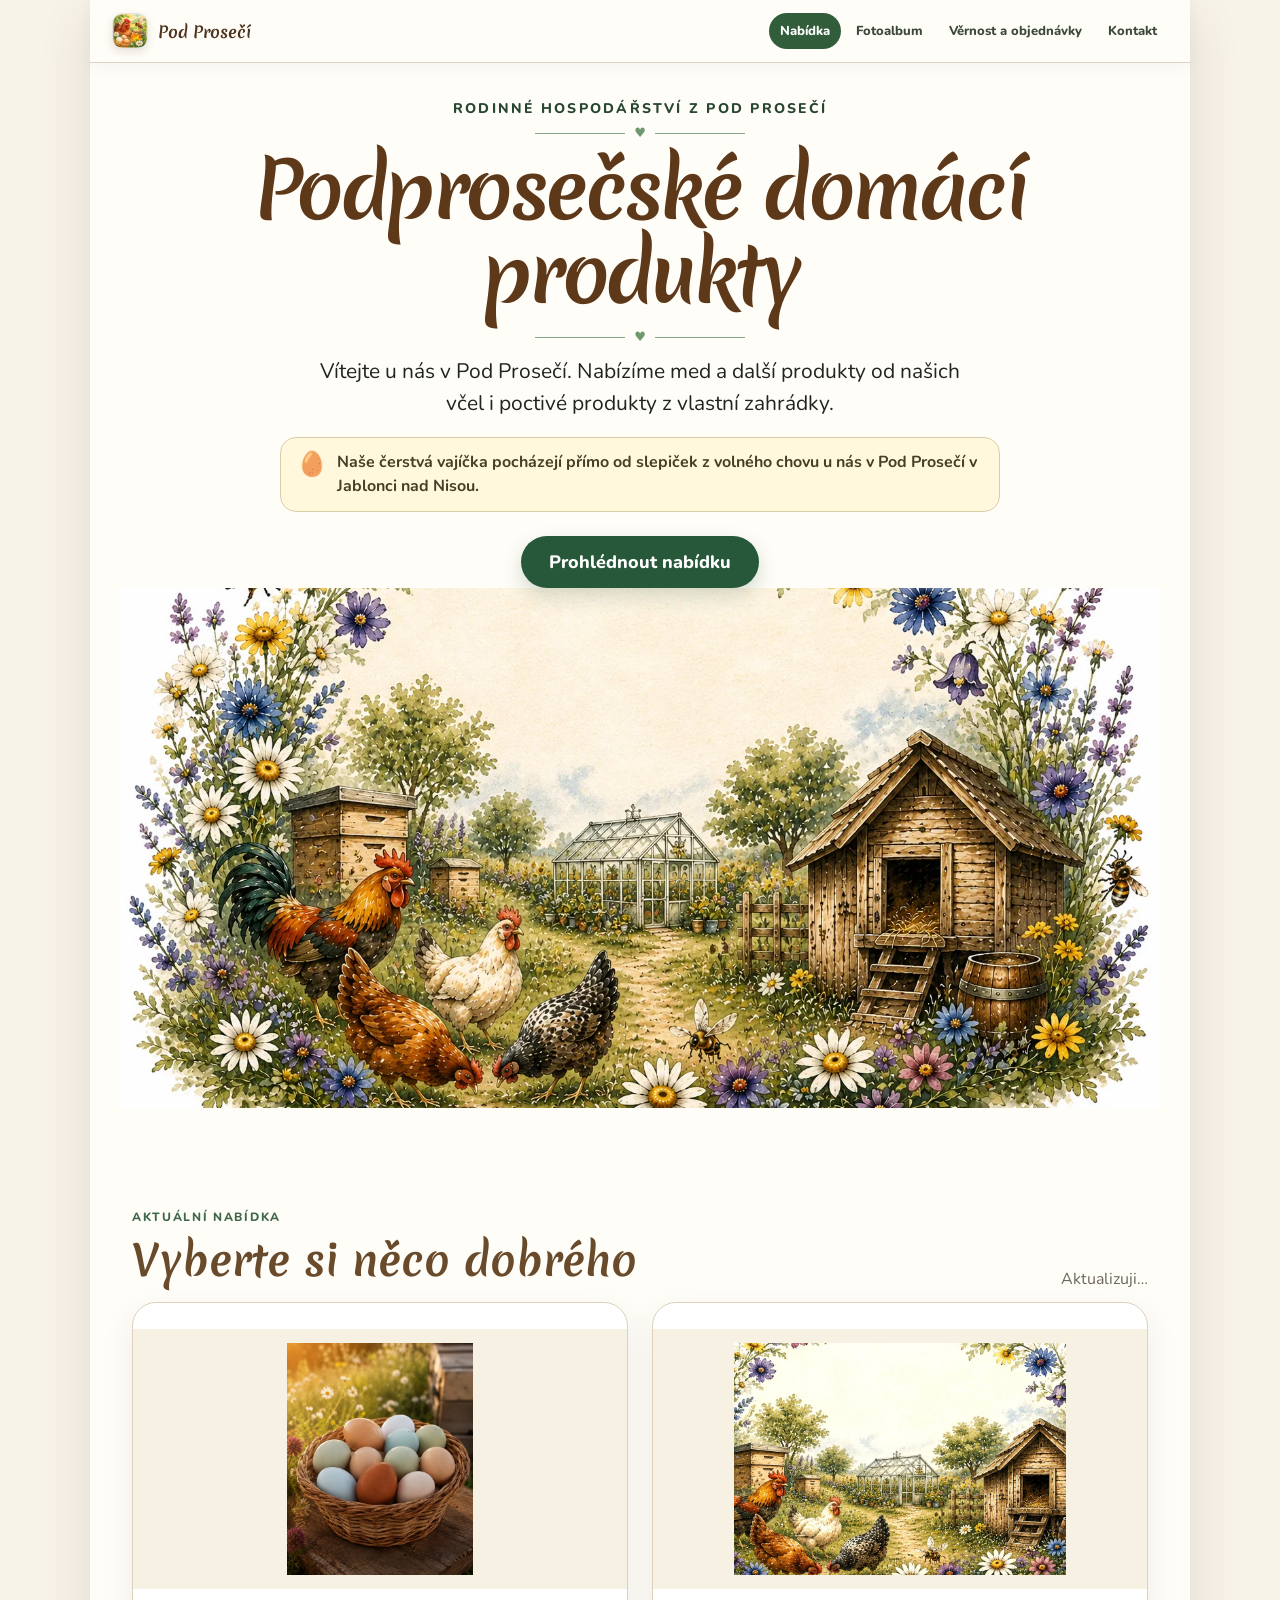
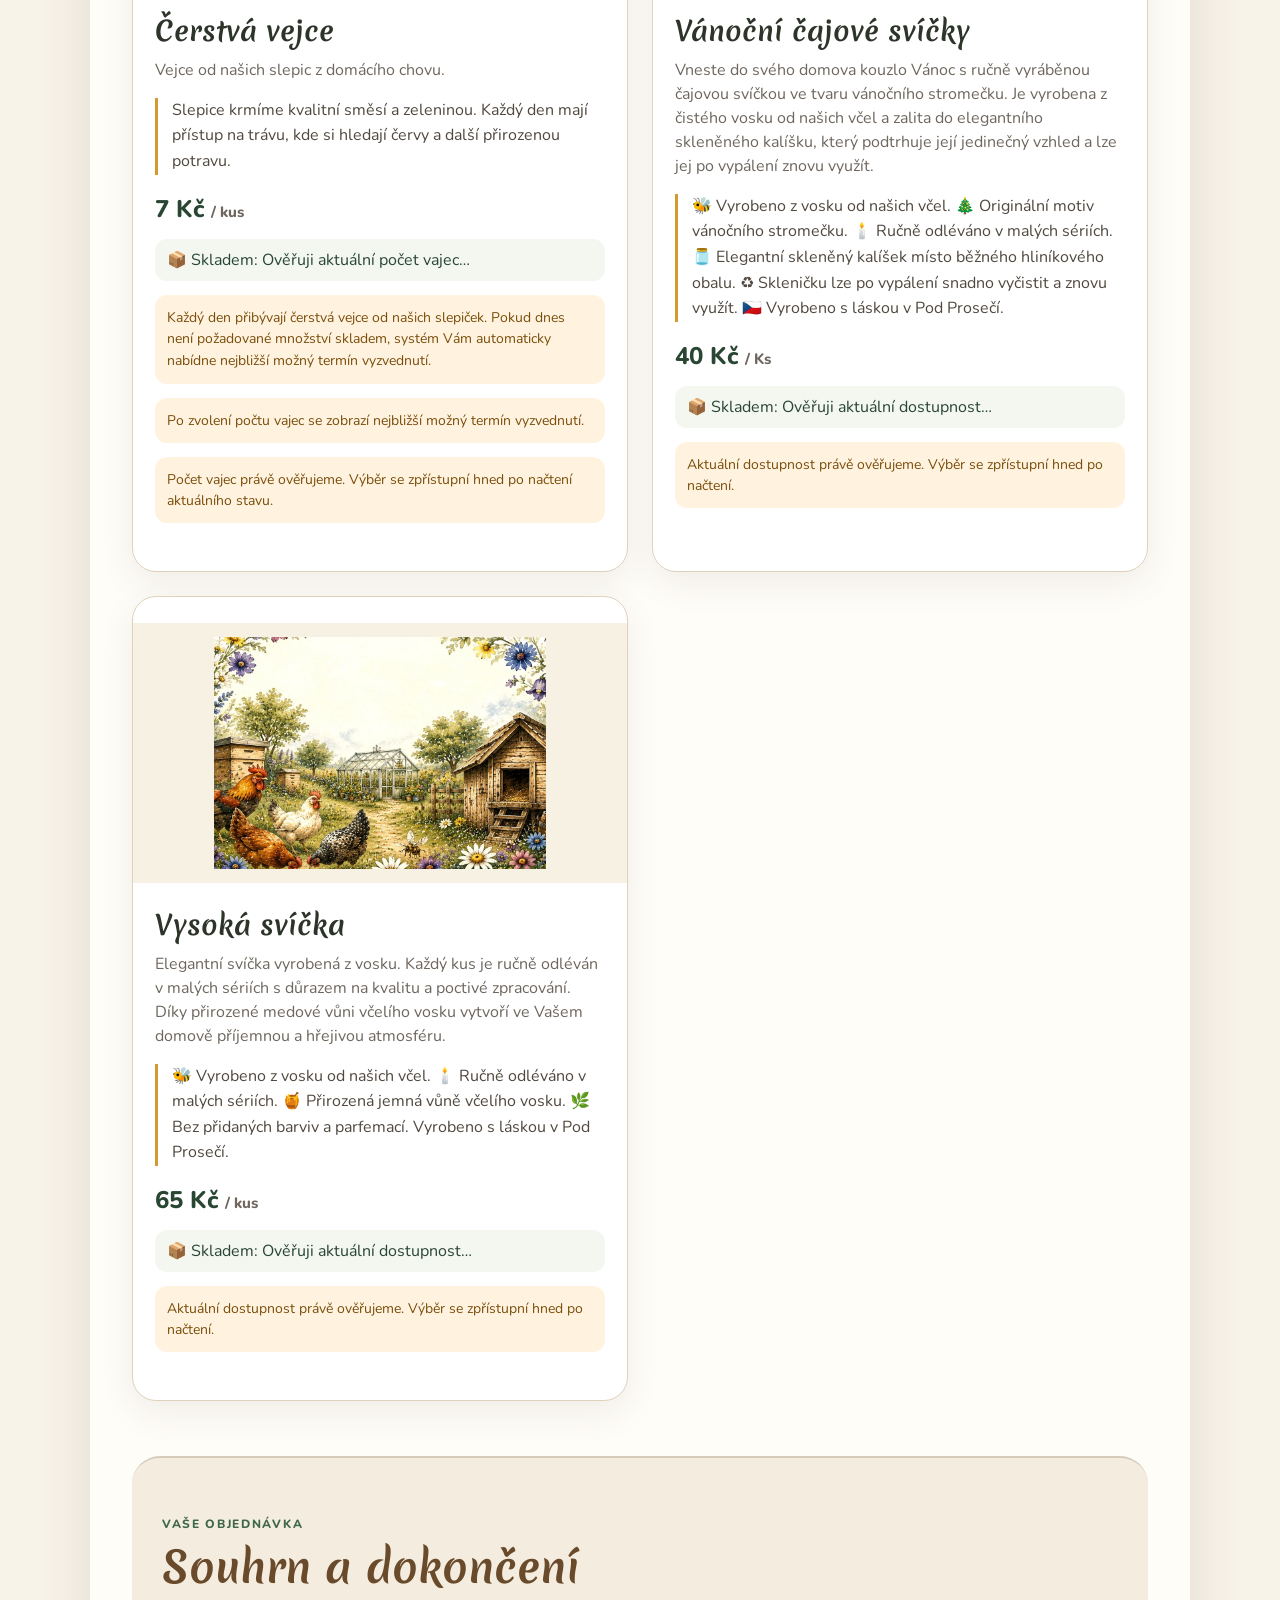
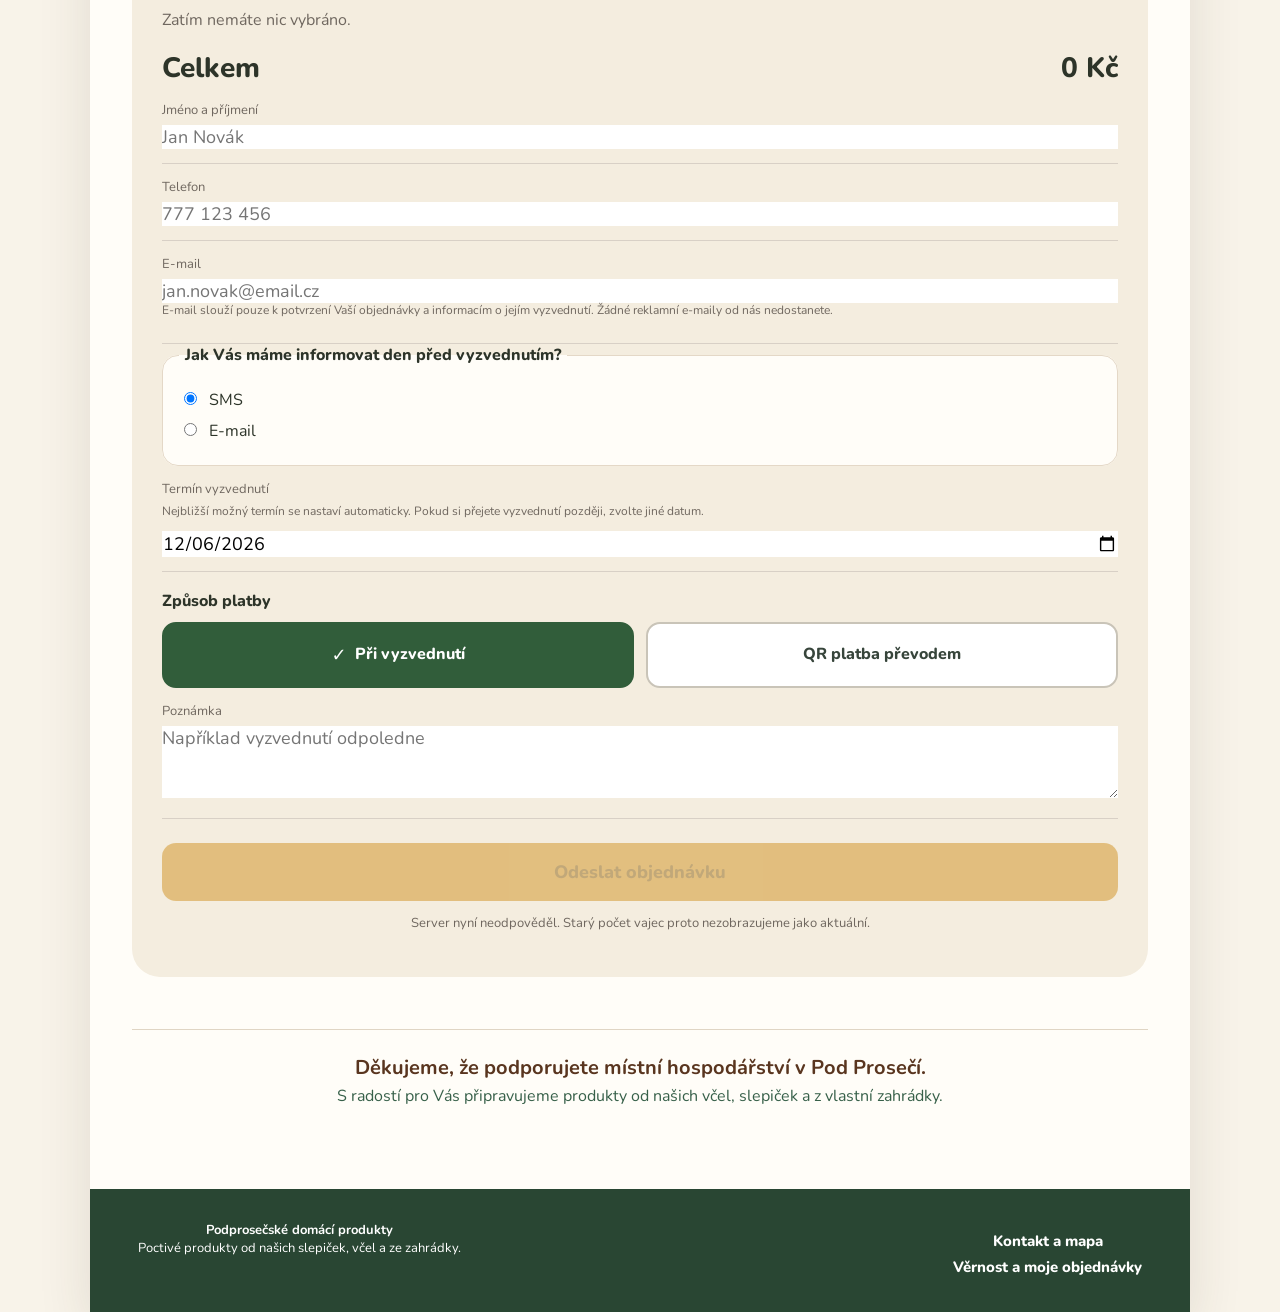
==== commit a3b1fab0: "Add files via upload" ====
--- a/index.html
+++ b/index.html
@@ -3,366 +3,110 @@
 <head>
   <meta charset="utf-8">
   <meta name="viewport" content="width=device-width,initial-scale=1,viewport-fit=cover">
-  <meta name="theme-color" content="#fffdf8">
+  <meta name="theme-color" content="#f7f1e4">
+  <meta name="description" content="Čerstvá vejce od našich slepiček z volného chovu v Pod Prosečí v Jablonci nad Nisou, med od našich včel a poctivé produkty z naší zahrádky.">
   <meta name="mobile-web-app-capable" content="yes">
   <meta name="apple-mobile-web-app-capable" content="yes">
   <meta name="apple-mobile-web-app-status-bar-style" content="default">
-  <meta name="apple-mobile-web-app-title" content="Podprosečské Admin">
-  <title>Administrace – Podprosečské domácí produkty</title>
-  <link rel="manifest" href="manifest.webmanifest?v=292-20260817">
-  <link rel="icon" type="image/png" sizes="32x32" href="../assets/icons/admin-a-icon-32.png?v=292-20260817">
-  <link rel="apple-touch-icon" sizes="180x180" href="../assets/icons/admin-a-icon-180.png?v=292-20260817">
+  <meta name="apple-mobile-web-app-title" content="Podprosečské produkty">
+  <title>Podprosečské domácí produkty</title>
+  <link rel="manifest" href="manifest.webmanifest?v=293-20260817">
+  <link rel="icon" type="image/png" sizes="32x32" href="assets/icons/customer-icon-32.png?v=293-20260817">
+  <link rel="apple-touch-icon" sizes="180x180" href="assets/icons/customer-icon-180.png?v=293-20260817">
+  <link rel="preload" as="image" href="assets/images/products/vajicka-real.webp" fetchpriority="high">
+  <link rel="preload" as="script" href="assets/customer.js?v=366">
   <link rel="preconnect" href="https://script.google.com">
   <link rel="preconnect" href="https://script.googleusercontent.com">
   <link rel="dns-prefetch" href="//script.google.com">
   <link rel="dns-prefetch" href="//script.googleusercontent.com">
   <link rel="preconnect" href="https://fonts.googleapis.com">
   <link rel="preconnect" href="https://fonts.gstatic.com" crossorigin>
-  <link href="https://fonts.googleapis.com/css2?family=Merienda:wght@600;700&display=swap&subset=latin-ext" rel="stylesheet">
-  <link rel="preload" href="../assets/config.js?v=364" as="script">
-  <link rel="preload" href="../assets/admin.js?v=380" as="script">
-  <link rel="preload" href="../assets/admin-enhancements.js?v=364" as="script">
-  <link rel="stylesheet" href="../assets/style.css?v=381-calendar-scroll">
-  <link rel="stylesheet" href="../assets/admin-feed.css?v=370">
+  <link href="https://fonts.googleapis.com/css2?family=Merienda:wght@500;600;700&family=Nunito:wght@400;600;700;800&display=swap&subset=latin-ext" rel="stylesheet">
+  <link rel="stylesheet" href="assets/style.css?v=353-20260903-optional-photo-title">
 </head>
-<body data-pdp-admin-version="3.8.0">
-<section id="adminLogin" class="login-screen hidden">
-  <div class="login-card">
-    <div class="admin-login-brand">
-      <img src="../assets/icons/customer-icon-180.png?v=293-20260817" width="64" height="64" alt="">
-      <strong>Pod Prosečí</strong>
+<body data-pdp-version="3.5.2">
+<div class="site-shell v2-shell">
+  <nav class="public-site-nav" aria-label="Hlavní navigace">
+    <a class="site-brand" href="./"><img class="site-brand-app-icon" src="assets/icons/customer-icon-180.png?v=293-20260817" width="36" height="36" alt=""><strong>Pod Prosečí</strong></a>
+    <div class="public-site-links">
+      <a class="active" href="./">Nabídka</a>
+      <a href="fotoalbum/">Fotoalbum</a>
+      <a href="vernost/">Věrnost a objednávky</a>
+      <a href="kontakt/">Kontakt</a>
     </div>
-    <div class="kicker">Zabezpečená administrace</div>
-    <h2>Přihlášení</h2>
-    <p class="muted">Zadejte heslo administrace.</p>
-    <input id="adminPassword" type="password" placeholder="Heslo administrace" autocomplete="current-password">
-    <button id="loginButton" class="primary-button" type="button">Přihlásit</button>
-    <p id="loginMessage" class="feedback"></p>
-    <a href="../" class="secondary-button" style="display:inline-block;margin-top:8px;text-decoration:none">← Zpět na nabídku</a>
-  </div>
-</section>
-
-<div id="adminApp" class="site-shell admin-shell hidden">
-  <header class="hero admin-hero">
-    <div class="hero-icons"><span>🌼🐝</span><span>🐔🏡</span></div>
-    <div class="kicker">Administrace</div>
-    <h1>Podprosečské domácí produkty</h1>
-    <p id="adminHeroDescription">Objednávky, rezervace vajec, věrnostní slevy, kalendář a správa nabídky.</p>
-    <div style="display:flex;gap:10px;flex-wrap:wrap;margin-top:14px"><button id="logoutButton" class="secondary-button" type="button">Odhlásit</button><a href="../kalendar/" class="secondary-button" style="display:inline-block;text-decoration:none">Sdílený kalendář</a><a href="../" class="secondary-button" style="display:inline-block;text-decoration:none">← Zpět na nabídku</a></div>
+  </nav>
+  <header class="v2-hero">
+    <div class="v2-hero-copy">
+      <div class="kicker">Rodinné hospodářství z Pod Prosečí</div>
+      <div class="ornament" aria-hidden="true"><span></span><b>♥</b><span></span></div>
+      <h1>Podprosečské domácí produkty</h1>
+      <div class="ornament" aria-hidden="true"><span></span><b>♥</b><span></span></div>
+      <p>Vítejte u nás v Pod Prosečí. Nabízíme med a další produkty od našich včel i poctivé produkty z vlastní zahrádky.</p>
+      <p class="hero-origin-note"><span aria-hidden="true">🥚</span><strong>Naše čerstvá vajíčka pocházejí přímo od slepiček z volného chovu u nás v Pod Prosečí v Jablonci nad Nisou.</strong></p>
+      <div class="hero-actions">
+        <a class="hero-cta" href="#nabidka">Prohlédnout nabídku</a>
+      </div>
+    </div>
+    <div class="v2-hero-visual">
+      <img class="v2-hero-image" src="assets/images/hero-podproseci.webp" fetchpriority="high" decoding="async" alt="Akvarelová krajina s úly, skleníkem, kurníkem, slepicemi a kohoutem">
+    </div>
   </header>
 
-  <main class="content">
-    <section class="stats-grid">
-      <article><span>Nové objednávky</span><strong id="statNew">0</strong></article>
-      <article class="overdue-stat"><span>Nevyzvednuté po termínu</span><strong id="statOverdue">0</strong></article>
-      <article><span>Tržba objednávek</span><strong id="statRevenue">0 Kč</strong></article>
-      <article><span>Objednaná vejce</span><strong id="statEggs">0</strong></article>
-      <article><span>Objednané sklenice</span><strong id="statHoney">0</strong></article>
-      <article><span>Vejce fyzicky skladem</span><strong id="statEggStock">—</strong></article>
-      <article><span>Nastavená snáška</span><strong id="statEggDaily">—</strong></article>
-      <article><span>Tržba tento měsíc</span><strong id="statMonthRevenue">0 Kč</strong></article>
-      <article><span>Objednávky tento měsíc</span><strong id="statMonthOrders">0</strong></article>
-      <article><span>Předobjednávky</span><strong id="statPreorders">0</strong></article>
-      <article><span>Aktivní zákazníci</span><strong id="statCustomers">0</strong></article>
-      <article><span>Návštěvy celkem</span><strong id="statVisits">0</strong></article>
-      <article><span>Unikátní dnes</span><strong id="statUniqueToday">0</strong></article>
-      <article><span>Návštěvy z QR</span><strong id="statQrVisits">0</strong></article>
-      <article><span>Návštěvy z odkazu</span><strong id="statLinkVisits">0</strong></article>
+  <main class="content v2-content">
+    <section id="publicBanner" class="public-banner hidden" aria-live="polite"></section>
+
+    <section id="nabidka" class="products-section">
+      <div class="section-head">
+        <div><div class="eyebrow">Aktuální nabídka</div><h2>Vyberte si něco dobrého</h2></div>
+        <div id="itemCount" class="muted">Načítám…</div>
+      </div>
+      <div id="products"><div class="products-loading" role="status"><span class="loading-spinner" aria-hidden="true"></span><span>Načítám aktuální nabídku…</span></div></div>
     </section>
 
-    <nav class="tabs">
-      <button class="tab active" data-tab="ordersTab">Objednávky</button>
-      <button class="tab" data-tab="calendarTab">Kalendář</button>
-      <button class="tab" data-tab="eggsTab">Vejce</button>
-      <button class="tab" data-tab="feedTab">Krmivo a výdělek</button>
-      <button class="tab" data-tab="productsTab">Produkty</button>
-      <button class="tab" data-tab="albumTab">Fotoalbum</button>
-      <button class="tab" data-tab="insightsTab">Statistiky</button>
-      <button class="tab" data-tab="settingsTab">Nastavení webu</button>
-    </nav>
-
-    <section id="ordersTab" class="tab-panel active">
-      <div class="section-head">
-        <div><div class="eyebrow">Přehled</div><h2>Objednávky</h2></div>
-        <button id="showManualOrder" class="primary-small">Nová objednávka</button>
+    <section class="order-section" id="objednavka">
+      <div id="paymentReceipt" class="card hidden" aria-live="polite"></div>
+      <div class="section-head"><div><div class="eyebrow">Vaše objednávka</div><h2>Souhrn a dokončení</h2></div></div>
+      <div id="summary" class="muted">Nejdřív načítáme aktuální nabídku.</div>
+      <div class="total-row"><span>Celkem</span><span id="totalPrice">0 Kč</span></div>
+      <div class="form-area">
+        <label class="line-field"><span>Jméno a příjmení</span><input id="customerName" type="text" autocomplete="name" placeholder="Jan Novák"></label>
+        <label class="line-field"><span>Telefon</span><input id="customerPhone" type="tel" inputmode="tel" autocomplete="tel" placeholder="777 123 456"></label>
+        <label class="line-field"><span>E-mail</span><input id="customerEmail" type="email" inputmode="email" autocomplete="email" autocapitalize="none" spellcheck="false" placeholder="jan.novak@email.cz" required><small class="field-help">E-mail slouží pouze k potvrzení Vaší objednávky a informacím o jejím vyzvednutí. Žádné reklamní e-maily od nás nedostanete.</small></label>
+        <fieldset class="choice-box"><legend>Jak Vás máme informovat den před vyzvednutím?</legend><label><input type="radio" name="contactMethod" value="SMS" checked> SMS</label><label><input type="radio" name="contactMethod" value="E-mail"> E-mail</label></fieldset>
+        <div id="splitOrderBox" class="choice-box hidden"><strong>Objednávka obsahuje dostupné i předobjednané produkty</strong><p class="field-help">Dostupné produkty můžete vyzvednout dříve a předobjednávku až po naskladnění.</p><label><input type="radio" name="splitOrder" value="together" checked> Vyzvednout vše najednou po naskladnění</label><label><input type="radio" name="splitOrder" value="split"> Rozdělit na dvě vyzvednutí</label><div class="notice"><strong>Upozornění:</strong> při rozdělení Vás budeme před každým vyzvednutím kontaktovat zvoleným způsobem.</div></div>
+        <div id="splitPickupSummary" class="notice hidden"></div>
+        <label class="line-field"><span id="pickupDateLabel">Termín vyzvednutí</span><small class="field-help">Nejbližší možný termín se nastaví automaticky. Pokud si přejete vyzvednutí později, zvolte jiné datum.</small><input id="pickupDate" type="date"></label>
+        <div id="pickupAvailability" class="availability-box hidden" aria-live="polite"></div>
+        <fieldset class="payment-choice">
+          <legend>Způsob platby</legend>
+          <div class="payment-choice-options">
+            <label class="payment-choice-option"><input type="radio" name="paymentMethod" value="pickup" checked><span>Při vyzvednutí</span></label>
+            <label class="payment-choice-option"><input type="radio" name="paymentMethod" value="qr"><span>QR platba převodem</span></label>
+          </div>
+        </fieldset>
+        <label class="line-field"><span>Poznámka</span><textarea id="customerNote" rows="3" placeholder="Například vyzvednutí odpoledne"></textarea></label>
       </div>
-
-      <div id="manualOrderForm" class="admin-form hidden">
-        <div class="form-grid">
-          <label><span>Jméno zákazníka</span><input id="manualName" placeholder="Marie Nováková"></label>
-          <label><span>Telefon</span><input id="manualPhone" placeholder="Lze nechat prázdné"></label>
-          <label><span>E-mail</span><input id="manualEmail" type="email" placeholder="Lze nechat prázdné"></label>
-          <label><span>Termín vyzvednutí</span><input id="manualPickup" type="date"></label>
-          <label><span>Stav</span>
-            <select id="manualStatus">
-              <option>Nová</option><option>Připravuji</option><option>Připraveno</option><option>Vyzvednuto</option>
-            </select>
-          </label>
-          <div class="full">
-            <span class="field-label">Položky</span>
-            <div id="manualProducts" class="quantity-list"></div>
-          </div>
-          <label class="full"><span>Poznámka</span><textarea id="manualNote" rows="3"></textarea></label>
-          <label class="full"><input id="manualLoyaltyOptIn" type="checkbox"> Zařadit zákazníka do věrnostních slev na vejce</label>
-        </div>
-        <div class="actions">
-          <button id="cancelManualOrder" class="secondary-button">Zrušit</button>
-          <button id="saveManualOrder" class="primary-small">Uložit objednávku</button>
-        </div>
-      </div>
-
-      <div class="filter-grid">
-        <input id="searchOrders" placeholder="Hledat jméno nebo telefon">
-        <select id="statusFilter">
-          <option value="">Všechny stavy</option>
-          <option>Nová</option><option>Připravuji</option><option>Připraveno</option><option>Vyzvednuto</option><option>Zrušeno</option>
-        </select>
-        <select id="archiveFilter">
-          <option value="active">Aktivní</option>
-          <option value="overdue">Po termínu</option>
-          <option value="archive">Archiv</option>
-          <option value="all">Všechny</option>
-        </select>
-      </div>
-
-      <div id="ordersList" class="stack"></div>
+      <button id="submitOrder" class="primary-button" type="button" disabled>Odeslat objednávku</button>
+      <p id="feedback" class="feedback" aria-live="polite"></p>
     </section>
 
-    <section id="calendarTab" class="tab-panel">
-      <div class="section-head">
-        <div><div class="eyebrow">Termíny vyzvednutí</div><h2>Kalendář objednávek</h2></div><a href="../kalendar/" class="secondary-button" style="text-decoration:none">Otevřít sdílený</a>
-      </div>
-      <div class="admin-calendar-toolbar">
-        <button id="calendarPreviousMonth" class="secondary-button" type="button" aria-label="Předchozí měsíc">←</button>
-        <h3 id="calendarMonthTitle">—</h3>
-        <button id="calendarNextMonth" class="secondary-button" type="button" aria-label="Následující měsíc">→</button>
-        <button id="calendarCurrentMonth" class="secondary-button" type="button">Dnešní měsíc</button>
-      </div>
-      <div class="admin-calendar-scroll"><div id="calendarMonthGrid" class="admin-calendar-grid"></div></div>
-      <div class="section-head compact-head"><div><div class="eyebrow">Rychlý přehled</div><h2>Nejbližší vyzvednutí</h2></div></div>
-      <div id="calendarList" class="stack"></div>
-    </section>
-
-    <section id="eggsTab" class="tab-panel">
-      <div class="section-head">
-        <div><div class="eyebrow">Rezervace a snáška</div><h2>Plánování vajec</h2></div>
-      </div>
-
-      <div class="admin-form">
-        <p class="settings-note"><strong>Aktuální sklad</strong> je fyzický počet vajec, který máš právě teď, včetně vajec rezervovaných pro zákazníky, ale ještě nevyzvednutých. Při označení objednávky jako Vyzvednuto se vejce ze skladu automaticky odečtou.</p>
-        <div class="form-grid">
-          <label><span>Aktuálně fyzicky skladem</span><input id="eggCurrentStock" type="number" min="0" step="1"></label>
-          <label><span>Předpokládaná snáška za den</span><input id="eggDailyProduction" type="number" min="0" step="1"></label>
-          <label><span>Bezpečnostní rezerva</span><input id="eggSafetyReserve" type="number" min="0" step="1"></label>
-          <label><span>Plánovat dní dopředu</span><input id="eggPlanningDays" type="number" min="7" max="365" step="1"></label>
-        </div>
-        <div class="settings-footer">
-          <div class="meta">
-            <div>Stav skladu je dopočítán k datu <strong id="eggStockDate">—</strong>.</div>
-            <div id="eggAccrualInfo">—</div>
-          </div>
-          <button id="saveEggSettings" class="primary-small" type="button">Uložit nastavení</button>
-        </div>
-      </div>
-
-      <div class="section-head compact-head">
-        <div><div class="eyebrow">Následujících 21 dní</div><h2>Předpověď dostupnosti</h2></div>
-      </div>
-      <div class="forecast-legend">
-        <span><strong>Stav po rezervacích</strong> = předpokládaný počet vajec po vydání již objednaných vajec.</span>
-        <span><strong>Další volná kapacita</strong> = kolik nových vajec lze na tento den ještě bezpečně objednat, aniž by chyběla pro pozdější zákazníky.</span>
-      </div>
-      <div id="eggForecast" class="forecast-list"></div>
-    </section>
-
-    <section id="feedTab" class="tab-panel" aria-labelledby="feedHeading">
-      <div class="section-head">
-        <h2 id="feedHeading">Krmivo a výdělek</h2>
-        <button id="feedReload" type="button" class="secondary-button">Obnovit</button>
-      </div>
-      <p id="feedStatus" role="status" aria-live="polite">Přehled se načte po otevření záložky.</p>
-      <div id="feedContent" class="hidden">
-        <div class="feed-toolbar">
-          <label for="feedYear">Rok <select id="feedYear"></select></label>
-          <button id="feedAdd" type="button" class="primary-small">Přidat nákup krmiva</button>
-        </div>
-        <div id="feedActual" class="feed-cards"></div>
-        <p class="feed-note">Výdělek = tržby za vyzvednutá vejce po věrnostních slevách − nákupy krmiva v daném roce. Nezahrnuje cenu slepic, kurníku, obalů ani další náklady. Počítá jen zaznamenané prodeje a nákupy.</p>
-        <p id="feedRevenueNote" class="feed-note"></p>
-        <h3 id="feedForecastHeading">Odhad do konce roku</h3>
-        <div id="feedForecast" class="feed-cards"></div>
-        <p id="feedForecastNote" class="feed-note"></p>
-        <details id="feedSettingsDetails" class="admin-form">
-          <summary>Spotřeba, zásoba a cena pro odhad</summary>
-          <form id="feedSettingsForm">
-            <fieldset class="feed-fields">
-              <div class="form-grid">
-                <label><span>Denní spotřeba celého hejna (kg)</span><input id="feedDaily" type="number" inputmode="decimal" min="0.001" max="10000" step="0.001" required></label>
-                <label><span>Cena pro budoucí nákupy (Kč/kg)</span><input id="feedPrice" type="number" inputmode="decimal" min="0" max="100000" step="0.01" required></label>
-                <label><span>Zásoba na začátku zvoleného dne (kg)</span><input id="feedStock" type="number" inputmode="decimal" min="0" max="1000000" step="0.001" required></label>
-                <label><span>Datum této zásoby</span><input id="feedStockDate" type="date" required></label>
-              </div>
-              <p class="feed-note">Uveď zásobu před nákupy v tento den. Nákupy od tohoto data se přičtou automaticky. Spotřeba platí od zvoleného data; při změně hejna zadej novou zásobu a datum. Počáteční zásoba se nezapočítá jako výdaj — zaplacené krmivo zapiš do nákupů.</p>
-              <div class="actions"><button type="submit" class="primary-small">Uložit nastavení</button></div>
-            </fieldset>
-          </form>
-        </details>
-        <form id="feedPurchaseForm" class="admin-form hidden">
-          <h3 id="feedPurchaseHeading">Nový nákup krmiva</h3>
-          <fieldset class="feed-fields">
-            <div class="form-grid">
-              <label><span>Datum nákupu</span><input id="feedPurchaseDate" type="date" required></label>
-              <label><span>Krmivo</span><input id="feedPurchaseName" maxlength="100" placeholder="Např. směs pro nosnice" required></label>
-              <label><span>Množství (kg)</span><input id="feedPurchaseKg" type="number" inputmode="decimal" min="0.001" max="1000000" step="0.001" required></label>
-              <label><span>Zaplaceno celkem (Kč)</span><input id="feedPurchaseCost" type="number" inputmode="decimal" min="0" max="10000000" step="0.01" required></label>
-              <label class="full"><span>Poznámka (nepovinná)</span><input id="feedPurchaseNote" maxlength="300"></label>
-            </div>
-            <p id="feedPurchaseUnitPrice" class="feed-note"></p>
-            <div class="actions"><button id="feedPurchaseCancel" type="button" class="secondary-button">Zrušit</button><button type="submit" class="primary-small">Uložit nákup</button></div>
-          </fieldset>
-        </form>
-        <h3>Nákupy krmiva</h3>
-        <div id="feedPurchases" class="stack"></div>
-      </div>
-    </section>
-
-    <section id="productsTab" class="tab-panel">
-      <div class="section-head">
-        <div><div class="eyebrow">Nabídka</div><h2>Správa produktů</h2></div>
-        <button id="showProductForm" class="primary-small">Přidat produkt</button>
-      </div>
-
-      <div id="productForm" class="admin-form hidden">
-        <div class="form-grid">
-          <label><span>Název</span><input id="newProductName"></label>
-          <label class="full"><span>Ikona produktu</span><input id="newProductEmoji" value="📦" placeholder="📦"></label>
-          <label><span>Cena</span><input id="newProductPrice" type="number" min="0"></label>
-          <label><span>Jednotka</span><input id="newProductUnit" placeholder="kus"></label>
-          <label class="full"><span>Krátký popis</span><input id="newProductShort"></label>
-          <label class="full"><span>Podrobné informace</span><textarea id="newProductDetail" rows="3"></textarea></label>
-          <label class="full"><span>Fotografie produktu</span>
-            <div class="image-upload-row">
-              <input id="newProductImage" placeholder="Obrázek se doplní automaticky">
-              <button id="newProductImageButton" class="secondary-button" type="button">Nahrát obrázek</button>
-              <button id="newProductGalleryButton" class="secondary-button" type="button">Vybrat z galerie</button>
-              <input id="newProductImageFile" type="file" accept="image/jpeg,image/png,image/webp" hidden>
-            </div>
-            <img id="newProductImagePreview" class="admin-image-preview hidden" alt="Náhled obrázku produktu">
-            <small>Vyberte fotografii z telefonu nebo počítače, nebo použijte obrázek z galerie.</small>
-          </label>
-          <label><span>Minimální předstih (dny)</span><input id="newProductLead" type="number" min="0" value="0"></label>
-          <label><span>Předpokládané naskladnění</span><input id="newProductRestock" type="date"></label>
-          <label><span>Rychlá tlačítka (oddělit čárkou)</span><input id="newProductQuick" placeholder="6, 10, 30"></label>
-          <label><span>Plánované množství / kapacita</span><input id="newProductCapacity" type="number" min="0" placeholder="např. 120"></label>
-          <label><span>Počet skladem</span><input id="newProductStock" type="number" min="0" value="0"></label>
-          <label><span>Jednotka skladu</span><input id="newProductStockUnit" value="ks" placeholder="ks, sklenic, balení"></label>
-          <label><span>Text při vyprodání</span><select id="newProductSoldOutText"><option>Momentálně vyprodáno</option><option>Vyprodáno</option></select></label>
-          <label><span>Text v potvrzovacím e-mailu</span><select id="newProductEmailGroup"><option value="SLEPICKY">🐔 Naše slepičky</option><option value="VCELICKY">🐝 Naše včeličky</option><option value="FARMARI" selected>🌿 Podprosečští farmáři</option><option value="VLASTNI">✍️ Vlastní označení</option></select></label>
-          <label class="full"><span>Vlastní označení</span><input id="newProductEmailText" maxlength="120" placeholder="např. naše levandulová zahrada"><small>Použije se jen při volbě Vlastní označení.</small></label>
-          <label><input id="newProductPreorder" type="checkbox"> Povolit předobjednávky</label>
-        </div>
-        <div class="actions">
-          <button id="cancelProductForm" class="secondary-button">Zrušit</button>
-          <button id="saveNewProduct" class="primary-small">Uložit produkt</button>
-        </div>
-      </div>
-
-      <div id="productsList" class="stack"></div>
-    </section>
-
-    <section id="albumTab" class="tab-panel">
-      <div class="section-head">
-        <div><div class="eyebrow">Fotografie pro zákazníky</div><h2>Správa fotoalba</h2></div>
-        <div>
-          <button id="addAlbumPhotos" class="primary-small" type="button">Přidat fotografie</button>
-          <input id="albumPhotoFiles" type="file" accept="image/*" multiple hidden>
-        </div>
-      </div>
-      <p class="settings-note">Fotografie se po nahrání zobrazí na zákaznické stránce. U každé můžete upravit název a popisek, skrýt ji nebo změnit pořadí šipkami.</p>
-      <p id="albumAdminStatus" class="feedback" aria-live="polite"></p>
-      <div id="albumAdminList" class="album-admin-list"></div>
-    </section>
-
-
-    <section id="insightsTab" class="tab-panel">
-      <div class="section-head"><div><div class="eyebrow">Souhrny</div><h2>Statistiky prodeje a návštěvnosti</h2></div></div>
-      <p class="settings-note">Do návštěvnosti se nezapočítává toto zařízení přihlášené do administrace. Pro QR kód použij odkaz se značkou <strong>?src=qr</strong>, běžný odkaz může zůstat bez značky nebo s <strong>?src=link</strong>.</p>
-      <div class="insights-grid">
-
-      <article class="card visit-exclusion-card">
-        <h3>Moje zařízení</h3>
-        <label class="visit-toggle-row">
-          <input id="excludeMyVisits" type="checkbox">
-          <span><strong>Toto je moje zařízení – nepočítat návštěvy</strong><small>Platí pro tento prohlížeč. Po zapnutí se odstraní i dřívější testovací návštěvy tohoto zařízení.</small></span>
-        </label>
-        <p id="visitExclusionStatus" class="settings-note">Kontroluji nastavení zařízení…</p>
-      </article>
-        <article class="card"><h3>Návštěvnost zákaznické stránky</h3><div id="visitSummary"></div></article>
-        <article class="card"><h3>Zdroje návštěv</h3><div id="visitSources"></div></article>
-        <article class="card"><h3>Nejprodávanější produkty</h3><div id="topProducts"></div></article>
-        <article class="card"><h3>TOP zákazníci</h3><div id="topCustomers"></div></article>
-      </div>
-      <article class="card customer-assignment-card">
-        <div class="section-head compact-head">
-          <div><div class="eyebrow">Ruční propojení</div><h2>Přiřadit starší objednávky zákazníkovi</h2></div>
-          <strong id="customerAssignmentCount">0 vybráno</strong>
-        </div>
-        <p class="customer-assignment-help">Vyberte starší objednávky a přiřaďte jim e-mail zákazníka. Původní jméno, položky, ceny i datum objednávky zůstanou beze změny.</p>
-        <div class="customer-assignment-controls">
-          <label><span>Hledat objednávky</span><input id="customerAssignmentSearch" placeholder="Jméno, telefon, e-mail nebo číslo objednávky"></label>
-          <label><span>Přiřadit k e-mailu</span><input id="customerAssignmentEmail" type="email" inputmode="email" list="customerAssignmentEmails" placeholder="zakaznik@email.cz"><datalist id="customerAssignmentEmails"></datalist></label>
-          <label class="customer-assignment-toggle"><input id="customerAssignmentOnlyMissing" type="checkbox" checked> Zobrazit jen objednávky bez e-mailu</label>
-        </div>
-        <div class="actions customer-assignment-actions">
-          <button id="selectVisibleCustomerOrders" class="secondary-button" type="button">Vybrat zobrazené</button>
-          <button id="clearCustomerOrders" class="secondary-button" type="button">Zrušit výběr</button>
-          <button id="assignCustomerOrdersEmail" class="primary-small" type="button">Přiřadit vybrané</button>
-        </div>
-        <p id="customerAssignmentMessage" class="feedback" aria-live="polite"></p>
-        <div id="customerAssignmentOrders" class="customer-assignment-list"></div>
-        <p class="customer-assignment-note">Přiřazení spojí statistiky a historii objednávek podle e-mailu. Věrnostní vajíčka ze starších nákupů se zpětně nepřičítají.</p>
-      </article>
-      <article class="card"><h3>Návštěvy za posledních 14 dní</h3><div id="visitTimeline" class="bar-list"></div></article>
-      <article class="card"><h3>Měsíční tržby</h3><div id="monthlyRevenue" class="bar-list"></div></article>
-    </section>
-
-    <section id="settingsTab" class="tab-panel">
-      <div class="section-head"><div><div class="eyebrow">Veřejná stránka</div><h2>Nastavení webu</h2></div></div>
-      <div class="admin-form">
-        <h3>Informační banner</h3>
-        <div class="form-grid">
-          <label><input id="bannerEnabled" type="checkbox"> Zobrazit banner</label>
-          <label><span>Styl</span><select id="bannerStyle"><option value="yellow">Žlutý</option><option value="green">Zelený</option><option value="blue">Modrý</option><option value="red">Červený</option></select></label>
-          <label class="full"><span>Nadpis</span><input id="bannerTitle" placeholder="Otevřeli jsme předprodej medu"></label>
-          <label class="full"><span>Text</span><textarea id="bannerText" rows="3"></textarea></label>
-          <label><span>Zobrazit od</span><input id="bannerFrom" type="date"></label>
-          <label><span>Zobrazit do</span><input id="bannerTo" type="date"></label>
-        </div>
-        <h3>Dovolená / blokace vyzvednutí</h3>
-        <div class="form-grid">
-          <label><input id="ordersPaused" type="checkbox"> Zablokovat vyzvednutí v zadaném období</label>
-          <label><span>Od</span><input id="pauseFrom" type="date"></label>
-          <label><span>Do</span><input id="pauseTo" type="date"></label>
-          <label class="full"><span>Upozornění zákazníkům</span><textarea id="pauseMessage" rows="3" placeholder="Např. Máme dovolenou. Objednávky přijímáme, vyzvednutí bude možné nejdříve od..."></textarea></label>
-          <label><span>Max. objednávek na den</span><input id="dailyOrderLimit" type="number" min="0" placeholder="0 = bez limitu"></label>
-        </div>
-        <div class="actions"><button id="saveBusinessSettings" class="primary-small" type="button">Uložit nastavení webu</button></div>
-      </div>
-      <p class="settings-note">SMS připomínky se neposílají automaticky. Zvolený způsob kontaktu se uloží k objednávce, abyste zákazníka kontaktoval ručně.</p>
+    <section class="trust-section">
+      <h2>Děkujeme, že podporujete místní hospodářství v Pod Prosečí.</h2>
+      <p>S radostí pro Vás připravujeme produkty od našich včel, slepiček a z vlastní zahrádky.</p>
     </section>
   </main>
+
+  <div id="mobileCartBar" class="mobile-cart-bar hidden"><span id="mobileCartText">Košík je prázdný</span><a href="#objednavka">Pokračovat</a></div>
+
+  <footer><div><strong>Podprosečské domácí produkty</strong><br>Poctivé produkty od našich slepiček, včel a ze zahrádky.</div><div class="footer-contact"><a href="kontakt/">Kontakt a mapa</a><br><a href="vernost/">Věrnost a moje objednávky</a></div></footer>
 </div>
-
-<iframe name="adminSubmitFrame" id="adminSubmitFrame" hidden></iframe>
-<form id="adminBackendForm" method="post" target="adminSubmitFrame" hidden>
-  <input id="adminAction" name="action" type="hidden">
-  <input id="adminToken" name="token" type="hidden">
-  <input id="adminPayload" name="payload" type="hidden">
-</form>
-<script src="../assets/config.js?v=364"></script>
-<script src="../assets/admin.js?v=380"></script>
-<script src="../assets/admin-enhancements.js?v=364" data-pdp-admin-enhancements="1"></script>
-<script src="../assets/feed-model.js?v=370"></script>
-<script src="../assets/admin-feed.js?v=370"></script>
+<iframe name="orderSubmitFrame" id="orderSubmitFrame" hidden></iframe>
+<form id="backendOrderForm" method="post" target="orderSubmitFrame" hidden><input name="action" type="hidden" value="createOrder"><input id="backendPayload" name="payload" type="hidden"></form>
+<iframe name="loyaltySubmitFrame" id="loyaltySubmitFrame" hidden></iframe>
+<form id="loyaltyBackendForm" method="post" target="loyaltySubmitFrame" hidden><input id="loyaltyAction" name="action" type="hidden" value="loyaltyStatus"><input id="loyaltyPayload" name="payload" type="hidden"></form>
+<script src="assets/config.js?v=366"></script>
+<script src="assets/qrcode.js?v=366"></script>
+<script src="assets/customer.js?v=366"></script>
 </body>
 </html>
+
--- a/assets/style.css
+++ b/assets/style.css
@@ -369,8 +369,8 @@
 
 /* V3.4.0 – skutečný měsíční kalendář */
 .admin-calendar-toolbar{display:flex;align-items:center;gap:10px;margin:4px 0 14px}.admin-calendar-toolbar h3{min-width:220px;margin:0;text-align:center;color:var(--brown);font-size:23px}.admin-calendar-toolbar .secondary-button{width:auto}
-.admin-calendar-scroll{padding:1px 1px 9px}
-.admin-calendar-grid{display:grid;grid-template-columns:repeat(7,minmax(0,1fr));overflow:hidden;border:1px solid #dcd1c2;border-radius:18px;background:#dcd1c2;gap:1px}
+.admin-calendar-scroll{overflow-x:auto;-webkit-overflow-scrolling:touch;padding:1px 1px 9px}
+.admin-calendar-grid{display:grid;grid-template-columns:repeat(7,minmax(108px,1fr));min-width:756px;overflow:hidden;border:1px solid #dcd1c2;border-radius:18px;background:#dcd1c2;gap:1px}
 .admin-calendar-weekday{padding:10px 5px;background:#f3eadb;color:#694a2b;font-size:12px;font-weight:900;text-align:center;text-transform:uppercase}
 .admin-calendar-day{min-height:132px;padding:7px;background:#fff}.admin-calendar-day.weekend{background:#fffaf0}.admin-calendar-day.outside{background:#f5f2ed;color:#9a938a}.admin-calendar-day.today{box-shadow:inset 0 0 0 3px #d7a529}
 .admin-calendar-date{display:flex;justify-content:space-between;align-items:center;gap:5px;margin-bottom:6px}.admin-calendar-date time{display:grid;width:25px;height:25px;place-items:center;border-radius:999px;font-weight:900}.admin-calendar-day.today .admin-calendar-date time{background:#efb632;color:#352600}.admin-calendar-date span{font-size:10px;font-weight:800;white-space:nowrap}
